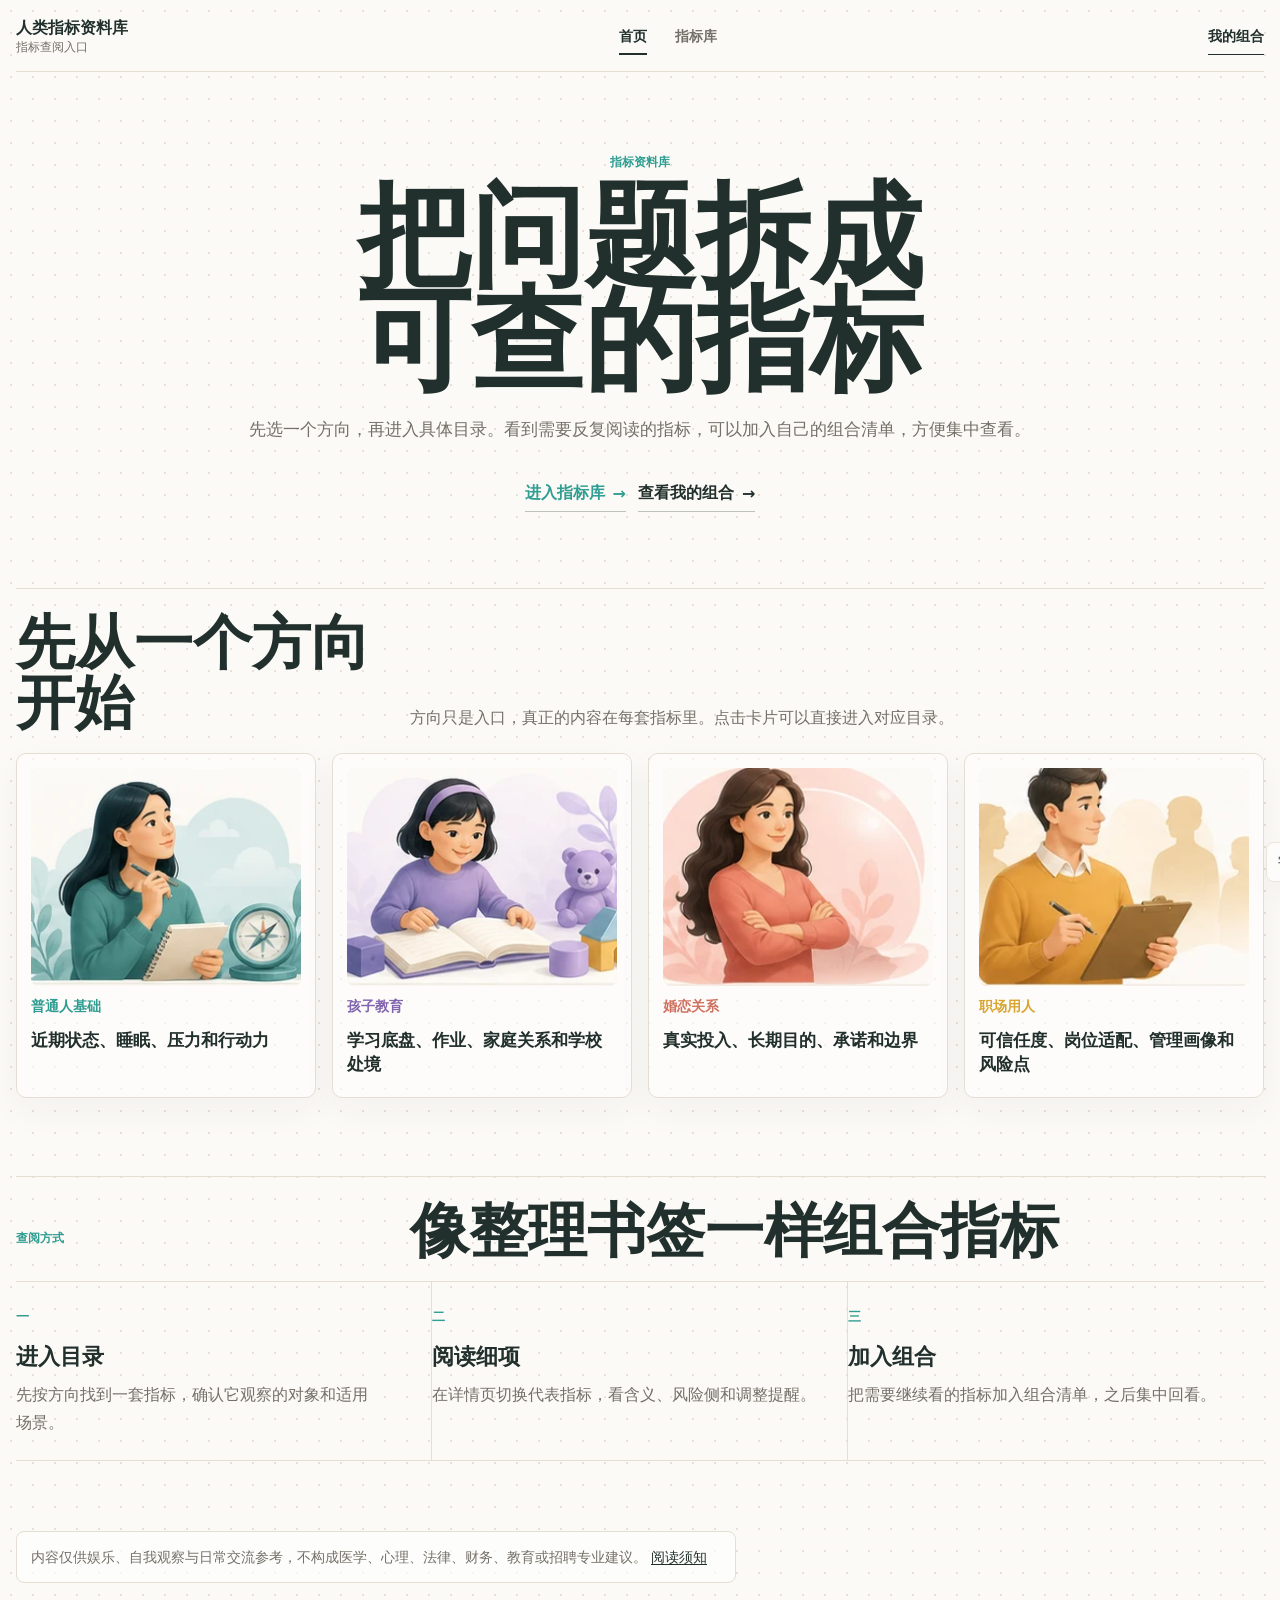
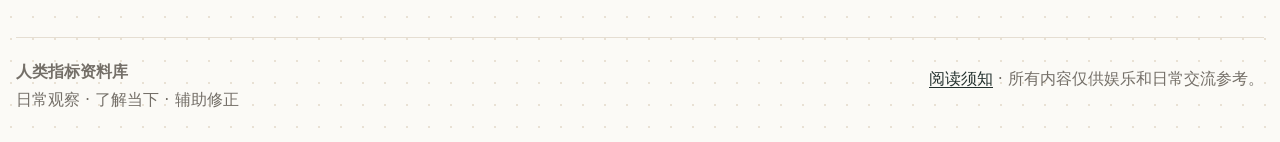
==== index.html @ 64fb1042 "Refine indicator library and selection flow" ====
<!doctype html>
<html lang="zh-CN">
  <head>
    <meta charset="utf-8" />
    <meta name="viewport" content="width=device-width, initial-scale=1" />
    <meta name="theme-color" content="#fbfaf6" />
    <meta property="og:type" content="website" />
    <meta name="twitter:card" content="summary_large_image" />
    <link rel="canonical" href="https://human-metrics-indicator-site.pages.dev/" />
    <title>人类指标资料库</title>
    <meta
      name="description"
      content="人类指标资料库：按方向查阅指标资料，并把需要继续看的指标加入自己的组合清单。"
    />
    <meta property="og:title" content="人类指标资料库" />
    <meta property="og:description" content="按方向查指标，把需要继续看的指标加入组合清单。" />
    <meta property="og:image" content="https://human-metrics-indicator-site.pages.dev/assets/share-cover.webp" />
    <link rel="icon" href="./assets/favicon.svg" type="image/svg+xml" />
    <link rel="stylesheet" href="./styles.css" />
    <script src="./app.js" defer></script>
  </head>
  <body class="home-page">
    <a class="skip-link" href="#home-directions">跳到方向入口</a>
    <header class="site-header">
      <a class="brand" href="./index.html" aria-label="人类指标资料库首页">
        <span>
          <strong>人类指标资料库</strong>
          <small>指标查阅入口</small>
        </span>
      </a>
      <nav class="top-nav" aria-label="主导航">
        <a href="./index.html" aria-current="page">首页</a>
        <a href="./library.html">指标库</a>
      </nav>
      <button class="nav-cta selection-trigger" type="button" data-selection-trigger>
        我的组合 <span data-selection-count>0</span>
      </button>
    </header>

    <main id="top">
      <section class="home-type-hero" aria-labelledby="hero-title">
        <p class="section-kicker">指标资料库</p>
        <h1 id="hero-title">把问题拆成可查的指标</h1>
        <p>
          先选一个方向，再进入具体目录。看到需要反复阅读的指标，可以加入自己的组合清单，方便集中查看。
        </p>
        <div class="hero-actions">
          <a class="text-action primary-link" href="./library.html">进入指标库</a>
          <button class="text-action home-cart-action" type="button" data-selection-trigger>查看我的组合</button>
        </div>
      </section>

      <section id="home-directions" class="home-directions" aria-labelledby="home-directions-title">
        <div class="home-directions-head">
          <h2 id="home-directions-title">先从一个方向开始</h2>
          <p>方向只是入口，真正的内容在每套指标里。点击卡片可以直接进入对应目录。</p>
        </div>
        <div class="home-type-grid" aria-label="常用指标方向">
          <a class="home-type-card tone-teal" href="./library.html?category=general">
            <img src="./assets/indicator-art/ordinary-status.webp" alt="普通人基础状态指标插画" />
            <span>普通人基础</span>
            <strong>近期状态、睡眠、压力和行动力</strong>
          </a>
          <a class="home-type-card tone-purple" href="./library.html?category=child">
            <img src="./assets/indicator-art/child-learning.webp" alt="孩子学习素质指标插画" />
            <span>孩子教育</span>
            <strong>学习底盘、作业、家庭关系和学校处境</strong>
          </a>
          <a class="home-type-card tone-coral" href="./library.html?category=relationship">
            <img src="./assets/indicator-art/female-boyfriend-screen.webp" alt="婚恋关系指标插画" />
            <span>婚恋关系</span>
            <strong>真实投入、长期目的、承诺和边界</strong>
          </a>
          <a class="home-type-card tone-ochre" href="./library.html?category=work">
            <img src="./assets/indicator-art/management-pro.webp" alt="职场用人指标插画" />
            <span>职场用人</span>
            <strong>可信任度、岗位适配、管理画像和风险点</strong>
          </a>
        </div>
      </section>

      <section class="home-flow" aria-labelledby="home-flow-title">
        <div class="home-flow-head">
          <p class="section-kicker">查阅方式</p>
          <h2 id="home-flow-title">像整理书签一样组合指标</h2>
        </div>
        <div class="home-flow-grid">
          <article>
            <span>一</span>
            <h3>进入目录</h3>
            <p>先按方向找到一套指标，确认它观察的对象和适用场景。</p>
          </article>
          <article>
            <span>二</span>
            <h3>阅读细项</h3>
            <p>在详情页切换代表指标，看含义、风险侧和调整提醒。</p>
          </article>
          <article>
            <span>三</span>
            <h3>加入组合</h3>
            <p>把需要继续看的指标加入组合清单，之后集中回看。</p>
          </article>
        </div>
      </section>

      <section class="home-legal-section" aria-label="阅读边界">
        <p class="legal-note home-note">
          内容仅供娱乐、自我观察与日常交流参考，不构成医学、心理、法律、财务、教育或招聘专业建议。
          <a href="./notice.html">阅读须知</a>
        </p>
      </section>
    </main>

    <footer class="site-footer">
      <div>
        <strong>人类指标资料库</strong>
        <p>日常观察 · 了解当下 · 辅助修正</p>
      </div>
      <p><a href="./notice.html">阅读须知</a> · 所有内容仅供娱乐和日常交流参考。</p>
    </footer>
  </body>
</html>
---- styles.css ----
:root {
  color-scheme: light;
  --canvas: #fbfaf6;
  --paper: #ffffff;
  --paper-soft: #f7f4ed;
  --ink: #22302d;
  --ink-2: #3f4d49;
  --muted: #746f68;
  --line: #e5ded2;
  --line-strong: #d4cabd;
  --teal: #2f9d91;
  --purple: #8064ad;
  --ochre: #d9a530;
  --coral: #d06f5e;
  --green: #5fa267;
  --teal-soft: #e4f3ef;
  --purple-soft: #efeaf7;
  --ochre-soft: #fbefd8;
  --coral-soft: #f8e6df;
  --green-soft: #e9f2e8;
  --radius: 8px;
  --max: 1420px;
  --ease: cubic-bezier(0.16, 1, 0.3, 1);
  --shadow-soft: 0 14px 40px rgba(63, 53, 41, 0.07);
}

* {
  box-sizing: border-box;
}

html {
  scroll-behavior: smooth;
  scroll-padding-top: 112px;
}

body {
  min-width: 320px;
  margin: 0;
  background:
    radial-gradient(#e7dfd2 0.7px, transparent 0.8px),
    var(--canvas);
  background-size: 22px 22px, auto;
  color: var(--ink);
  font-family:
    "Avenir Next",
    "SF Pro Display",
    "PingFang SC",
    "Hiragino Sans GB",
    "Microsoft YaHei",
    system-ui,
    sans-serif;
  letter-spacing: 0;
}

button,
input {
  font: inherit;
  letter-spacing: 0;
}

button {
  color: inherit;
}

a {
  color: inherit;
  text-decoration: none;
}

img {
  display: block;
  max-width: 100%;
}

[hidden] {
  display: none !important;
}

.skip-link {
  position: fixed;
  left: 16px;
  top: 16px;
  z-index: 80;
  transform: translateY(-150%);
  padding: 10px 14px;
  border-radius: 6px;
  background: var(--ink);
  color: #fff;
  font-weight: 800;
}

.skip-link:focus {
  transform: translateY(0);
}

.visually-hidden {
  position: absolute;
  width: 1px;
  height: 1px;
  margin: -1px;
  padding: 0;
  overflow: hidden;
  clip: rect(0 0 0 0);
  white-space: nowrap;
  border: 0;
}

.site-header {
  position: sticky;
  top: 14px;
  z-index: 50;
  display: grid;
  grid-template-columns: auto 1fr auto;
  align-items: center;
  gap: 18px;
  width: min(100% - 32px, var(--max));
  margin: 18px auto 0;
  padding: 0 0 16px;
  border-bottom: 1px solid var(--line);
  background: rgba(251, 250, 246, 0.88);
  backdrop-filter: blur(18px);
}

.brand {
  display: inline-flex;
  align-items: center;
  min-width: 0;
}

.brand strong,
.brand small {
  display: block;
  line-height: 1.16;
}

.brand strong {
  color: var(--ink);
  font-size: 0.98rem;
  font-weight: 850;
}

.brand small {
  margin-top: 3px;
  color: var(--muted);
  font-size: 0.76rem;
}

.top-nav {
  justify-self: center;
  display: inline-flex;
  gap: 28px;
  padding: 0;
  border: 0;
  background: transparent;
}

.top-nav a,
.nav-cta {
  min-height: 36px;
  padding: 9px 0;
  border-radius: 0;
  color: var(--muted);
  font-size: 0.88rem;
  font-weight: 780;
}

.top-nav a:hover,
.top-nav a:focus-visible,
.top-nav a[aria-current="page"] {
  color: var(--ink);
}

.top-nav a[aria-current="page"] {
  box-shadow: inset 0 -2px 0 var(--ink);
}

.nav-cta {
  justify-self: end;
  display: inline-flex;
  align-items: center;
  gap: 7px;
  border: 0;
  background: transparent;
  color: var(--ink);
  cursor: pointer;
  box-shadow: inset 0 -1px 0 currentColor;
}

.nav-cta span {
  display: inline-grid;
  min-width: 20px;
  height: 20px;
  place-items: center;
  padding: 0 6px;
  border-radius: 999px;
  background: var(--teal);
  color: #fff;
  font-size: 0.72rem;
  line-height: 1;
  font-variant-numeric: tabular-nums;
}

.hero-shell {
  display: grid;
  gap: 44px;
  width: min(100% - 32px, var(--max));
  margin: 0 auto;
  padding: 96px 0 66px;
}

.home-page .hero-shell {
  grid-template-columns: minmax(520px, 0.92fr) minmax(420px, 0.96fr);
  gap: 38px;
  min-height: 0;
  padding: 38px 0 28px;
  align-items: center;
}

.hero-copy {
  max-width: 900px;
  margin: 0 auto;
  text-align: center;
}

.home-page .hero-copy {
  max-width: 720px;
  margin: 0;
  text-align: left;
}

.status-line,
.section-kicker {
  margin: 0 0 14px;
  color: var(--teal);
  font-size: 0.78rem;
  font-weight: 900;
}

h1,
h2,
h3,
p {
  text-wrap: pretty;
}

h1,
h2 {
  margin: 0;
  color: var(--ink);
  font-family:
    "Avenir Next",
    "PingFang SC",
    "Hiragino Sans GB",
    system-ui,
    sans-serif;
  font-weight: 900;
  letter-spacing: 0;
}

h1 {
  font-size: 5.8rem;
  line-height: 0.96;
  overflow-wrap: anywhere;
  word-break: normal;
}

.home-page h1 {
  font-size: clamp(3rem, 4vw, 3.75rem);
  line-height: 1.04;
  white-space: nowrap;
}

h1 span {
  display: inline-block;
  white-space: nowrap;
}

h2 {
  font-size: 3.55rem;
  line-height: 1.04;
}

h3 {
  margin: 0;
  font-size: 1.04rem;
  line-height: 1.36;
}

.hero-lede {
  max-width: 49rem;
  margin: 22px auto 0;
  color: var(--ink-2);
  font-size: 1.18rem;
  line-height: 1.82;
}

.hero-actions {
  display: flex;
  flex-wrap: wrap;
  justify-content: center;
  gap: 12px;
  margin-top: 30px;
}

.home-page .hero-actions {
  justify-content: flex-start;
}

.button {
  display: inline-flex;
  align-items: center;
  justify-content: center;
  min-height: 46px;
  padding: 12px 18px;
  border: 1px solid transparent;
  border-radius: 6px;
  font-weight: 850;
}

.button.primary {
  background: var(--ink);
  color: #fff;
}

.button.secondary {
  border-color: var(--line-strong);
  background: var(--paper);
  color: var(--ink);
}

.button:hover,
.button:focus-visible,
.nav-cta:hover,
.nav-cta:focus-visible {
  transform: translateY(-2px);
}

.text-action {
  display: inline-flex;
  align-items: center;
  min-height: 36px;
  padding: 4px 0;
  border: 0;
  background: transparent;
  color: var(--ink);
  cursor: pointer;
  font-weight: 850;
  box-shadow: inset 0 -1px 0 rgba(34, 48, 45, 0.28);
}

.text-action::after {
  content: "→";
  margin-left: 8px;
  transition: transform 320ms var(--ease);
}

.text-action:hover::after,
.text-action:focus-visible::after {
  transform: translateX(4px);
}

.primary-link {
  color: var(--teal);
}

.hero-metrics {
  display: grid;
  grid-template-columns: repeat(3, minmax(0, 1fr));
  max-width: 620px;
  margin: 34px auto 0;
  border-top: 1px solid var(--line);
  border-bottom: 1px solid var(--line);
}

.hero-metrics span {
  display: grid;
  gap: 4px;
  min-height: 76px;
  padding: 16px;
  border-right: 1px solid var(--line);
  color: var(--muted);
  font-size: 0.78rem;
}

.hero-metrics span:last-child {
  border-right: 0;
}

.hero-metrics strong {
  color: var(--ink);
  font-size: 1.86rem;
  line-height: 1;
  font-variant-numeric: tabular-nums;
}

.home-page .hero-metrics {
  margin-left: 0;
  margin-right: 0;
}

.legal-note {
  max-width: 720px;
  margin: 22px auto 0;
  padding: 13px 14px;
  border: 1px solid var(--line);
  border-radius: var(--radius);
  background: rgba(255, 255, 255, 0.64);
  color: var(--muted);
  font-size: 0.88rem;
  line-height: 1.72;
}

.hero-art {
  position: relative;
  display: grid;
  gap: 16px;
  margin: 0;
  padding: 10px;
  border: 1px solid var(--line);
  border-radius: var(--radius);
  background: var(--paper);
  box-shadow: var(--shadow-soft);
}

.knowledge-hero-art {
  padding: 0;
  border: 0;
  background: transparent;
  box-shadow: none;
}

.hero-art img {
  width: 100%;
  height: min(42vw, 520px);
  object-fit: cover;
  border-radius: 6px;
  background: var(--paper-soft);
}

.home-page .hero-art img {
  height: min(35vw, 470px);
}

.home-page .hero-art {
  transform-origin: center;
}

.knowledge-hero-art img {
  border-radius: var(--radius);
  box-shadow: 0 18px 50px rgba(76, 65, 48, 0.08);
}

.hero-category-strip {
  display: grid;
  grid-template-columns: repeat(5, minmax(0, 1fr));
  gap: 8px;
  padding: 2px;
}

.map-node {
  display: grid;
  gap: 4px;
  min-height: 78px;
  padding: 13px;
  border: 1px solid var(--line);
  border-radius: var(--radius);
  background: var(--paper-soft);
  color: var(--ink);
  cursor: pointer;
  text-align: left;
}

.map-node:hover,
.map-node:focus-visible {
  transform: translateY(-4px);
  box-shadow: 0 12px 26px rgba(67, 57, 42, 0.08);
}

.map-node strong,
.map-node span {
  display: block;
}

.map-node strong {
  font-size: 1rem;
  font-weight: 900;
}

.map-node span {
  color: var(--muted);
  font-size: 0.75rem;
  font-weight: 750;
}

.node-practice {
  background: var(--teal-soft);
}

.node-child {
  background: var(--purple-soft);
}

.node-love {
  background: var(--coral-soft);
}

.node-work {
  background: var(--green-soft);
}

.node-self {
  background: var(--ochre-soft);
}

.home-type-hero,
.home-directions,
.home-flow,
.home-legal-section {
  width: min(100% - 32px, var(--max));
  margin: 0 auto;
}

.home-type-hero {
  display: grid;
  justify-items: center;
  padding: 82px 0 58px;
  text-align: center;
}

.home-type-hero h1 {
  max-width: 980px;
  margin: 0;
  font-size: clamp(4.15rem, 8.8vw, 7.3rem);
  line-height: 0.92;
  text-wrap: balance;
}

.home-type-hero > p:not(.section-kicker) {
  max-width: 50rem;
  margin: 22px 0 0;
  color: var(--muted);
  font-size: 1.08rem;
  line-height: 1.82;
}

.home-directions {
  padding: 18px 0 78px;
}

.home-directions-head,
.home-flow-head {
  display: grid;
  grid-template-columns: minmax(260px, 0.42fr) minmax(0, 1fr);
  gap: 36px;
  align-items: end;
  padding: 24px 0 20px;
  border-top: 1px solid var(--line);
}

.home-directions-head h2,
.home-flow-head h2 {
  font-size: clamp(2.4rem, 4.6vw, 4.2rem);
  line-height: 1.02;
}

.home-directions-head p,
.home-flow-head p:not(.section-kicker) {
  max-width: 45rem;
  margin: 0;
  color: var(--muted);
  line-height: 1.78;
}

.home-type-grid {
  display: grid;
  grid-template-columns: repeat(4, minmax(0, 1fr));
  gap: 16px;
}

.home-type-card {
  display: grid;
  grid-template-rows: auto auto 1fr;
  gap: 12px;
  min-height: 326px;
  padding: 14px 14px 20px;
  border: 1px solid var(--line);
  border-radius: 10px;
  background: rgba(255, 255, 255, 0.54);
  box-shadow: 0 12px 36px rgba(63, 53, 41, 0.045);
  transition:
    transform 360ms var(--ease),
    border-color 260ms var(--ease),
    box-shadow 360ms var(--ease),
    background-color 260ms var(--ease);
}

.home-type-card img {
  width: 100%;
  aspect-ratio: 1.24;
  border-radius: 8px;
  object-fit: cover;
  object-position: center top;
  background: var(--paper-soft);
}

.home-type-card span {
  color: var(--card-accent, var(--teal));
  font-size: 0.86rem;
  font-weight: 900;
}

.home-type-card strong {
  color: var(--ink);
  font-size: 1.08rem;
  line-height: 1.42;
}

.home-type-card:hover,
.home-type-card:focus-visible {
  transform: translateY(-6px);
  border-color: color-mix(in srgb, var(--card-accent, var(--teal)) 48%, var(--line));
  background: rgba(255, 255, 255, 0.86);
  box-shadow: 0 20px 48px rgba(63, 53, 41, 0.08);
}

.tone-teal {
  --card-accent: var(--teal);
}

.tone-purple {
  --card-accent: var(--purple);
}

.tone-coral {
  --card-accent: var(--coral);
}

.tone-ochre {
  --card-accent: var(--ochre);
}

.home-flow {
  padding: 0 0 52px;
}

.home-flow-grid {
  display: grid;
  grid-template-columns: repeat(3, minmax(0, 1fr));
  border-top: 1px solid var(--line);
  border-bottom: 1px solid var(--line);
}

.home-flow-grid article {
  min-height: 160px;
  padding: 24px 24px 24px 0;
  border-right: 1px solid var(--line);
}

.home-flow-grid article:last-child {
  border-right: 0;
}

.home-flow-grid span {
  color: var(--teal);
  font-size: 0.82rem;
  font-weight: 900;
}

.home-flow-grid h3 {
  margin-top: 16px;
  font-size: 1.36rem;
}

.home-flow-grid p {
  margin: 10px 0 0;
  color: var(--muted);
  line-height: 1.72;
}

.benchmark-band,
.entry-section,
.home-legal-section,
.question-section,
.page-hero,
.library-section,
.composer-section,
.model-section,
.release-section,
.version-section,
.sample-index-section,
.sample-section,
.topic-section,
.notice-section {
  width: min(100% - 32px, var(--max));
  margin: 0 auto;
}

.question-section {
  padding: 22px 0 18px;
}

.question-list {
  display: grid;
  grid-template-columns: repeat(3, minmax(0, 1fr));
  gap: 0;
  border-top: 1px solid var(--line);
  border-bottom: 1px solid var(--line);
}

.question-list a {
  display: grid;
  gap: 10px;
  min-height: 132px;
  padding: 22px;
  border-right: 1px solid var(--line);
  border-bottom: 1px solid var(--line);
}

.question-list a:nth-child(3n) {
  border-right: 0;
}

.question-list a:nth-last-child(-n + 3) {
  border-bottom: 0;
}

.question-list span {
  color: var(--teal);
  font-size: 0.82rem;
  font-weight: 900;
}

.question-list strong {
  max-width: 18rem;
  color: var(--ink);
  font-size: 1.1rem;
  line-height: 1.55;
}

.question-list a:hover,
.question-list a:focus-visible {
  background: rgba(255, 255, 255, 0.56);
  transform: translateY(-2px);
}

.entry-section {
  padding: 34px 0 86px;
}

.home-legal-section {
  padding: 18px 0 54px;
}

.home-legal-section .legal-note {
  margin: 0;
}

.knowledge-index-section {
  display: grid;
  grid-template-columns: minmax(0, 0.95fr) minmax(340px, 0.72fr);
  gap: 42px;
  align-items: center;
  padding-top: 54px;
}

.knowledge-index-visual {
  margin: 0;
}

.knowledge-index-visual img {
  width: 100%;
  border-radius: var(--radius);
  box-shadow: 0 18px 50px rgba(76, 65, 48, 0.08);
}

.knowledge-index-copy p {
  max-width: 34rem;
  color: var(--muted);
  line-height: 1.82;
}

.home-entry-list {
  display: grid;
  gap: 0;
  margin-top: 22px;
  border-top: 1px solid var(--line);
}

.home-note a,
.site-footer a {
  color: var(--ink);
  box-shadow: inset 0 -1px 0 currentColor;
}

.reader-tools {
  position: fixed;
  right: 0;
  bottom: 18px;
  z-index: 70;
  display: inline-flex;
  overflow: hidden;
  border: 1px solid var(--line);
  border-radius: var(--radius);
  background: rgba(255, 255, 255, 0.84);
  backdrop-filter: blur(14px);
  box-shadow: 0 10px 30px rgba(63, 53, 41, 0.06);
  transform: translateX(calc(100% - 14px));
  transition: transform 260ms var(--ease), opacity 260ms var(--ease);
  opacity: 0.72;
}

.reader-tools:hover,
.reader-tools:focus-within {
  transform: translateX(0);
  opacity: 1;
}

.reader-tools button {
  min-height: 38px;
  padding: 9px 11px;
  border: 0;
  border-right: 1px solid var(--line);
  background: transparent;
  color: var(--ink);
  cursor: pointer;
  font-size: 0.78rem;
  font-weight: 900;
}

.reader-tools button:last-child {
  border-right: 0;
}

.reader-tools button:hover,
.reader-tools button:focus-visible {
  background: var(--paper-soft);
}

.selection-drawer {
  position: fixed;
  inset: 0;
  z-index: 90;
  display: grid;
  grid-template-columns: 1fr minmax(320px, 440px);
  pointer-events: none;
  visibility: hidden;
}

.selection-drawer.is-open {
  pointer-events: auto;
  visibility: visible;
}

.selection-backdrop {
  background: rgba(34, 48, 45, 0.24);
  opacity: 0;
  transition: opacity 300ms var(--ease);
}

.selection-panel {
  display: grid;
  grid-template-rows: auto auto auto 1fr;
  min-height: 100dvh;
  padding: 28px;
  border-left: 1px solid var(--line);
  background:
    radial-gradient(#e7dfd2 0.7px, transparent 0.8px),
    var(--canvas);
  background-size: 22px 22px, auto;
  box-shadow: -28px 0 72px rgba(63, 53, 41, 0.16);
  transform: translateX(100%);
  transition: transform 360ms var(--ease);
}

.selection-drawer.is-open .selection-backdrop {
  opacity: 1;
}

.selection-drawer.is-open .selection-panel {
  transform: translateX(0);
}

.selection-panel-head {
  display: flex;
  justify-content: space-between;
  gap: 18px;
  align-items: start;
  padding-bottom: 18px;
  border-bottom: 1px solid var(--line);
}

.selection-panel-head h2 {
  font-size: 2rem;
  line-height: 1.08;
}

.selection-close,
.selection-summary button,
.selection-item button {
  border: 0;
  background: transparent;
  color: var(--teal);
  cursor: pointer;
  font-weight: 900;
  box-shadow: inset 0 -1px 0 currentColor;
}

.selection-copy {
  margin: 18px 0 0;
  color: var(--muted);
  font-size: 0.92rem;
  line-height: 1.72;
}

.selection-summary {
  display: flex;
  justify-content: space-between;
  gap: 18px;
  align-items: baseline;
  margin-top: 22px;
  padding: 14px 0;
  border-top: 1px solid var(--line);
  border-bottom: 1px solid var(--line);
}

.selection-summary span {
  color: var(--ink);
  font-size: 1.15rem;
  font-weight: 950;
}

.selection-summary button:disabled {
  color: var(--muted);
  cursor: default;
  opacity: 0.46;
}

.selection-list {
  min-height: 0;
  overflow: auto;
  padding-top: 10px;
}

.selection-item {
  display: grid;
  grid-template-columns: minmax(0, 1fr) auto;
  gap: 16px;
  align-items: center;
  padding: 16px 0;
  border-bottom: 1px solid var(--line);
}

.selection-item a {
  display: grid;
  gap: 5px;
}

.selection-item span {
  color: var(--teal);
  font-size: 0.76rem;
  font-weight: 900;
}

.selection-item strong {
  color: var(--ink);
  font-size: 1rem;
  line-height: 1.38;
}

.selection-item small {
  color: var(--muted);
  font-size: 0.82rem;
  line-height: 1.5;
}

.selection-empty {
  margin-top: 18px;
  padding: 24px 0;
  border-bottom: 1px solid var(--line);
}

.selection-empty strong {
  display: block;
  color: var(--ink);
  font-size: 1.08rem;
}

.selection-empty p {
  margin: 10px 0 14px;
  color: var(--muted);
  line-height: 1.72;
}

.selection-empty a {
  color: var(--teal);
  font-weight: 900;
  box-shadow: inset 0 -1px 0 currentColor;
}

.index-link {
  display: grid;
  grid-template-columns: 6rem 1fr;
  gap: 18px;
  align-items: baseline;
  padding: 17px 0;
  border-bottom: 1px solid var(--line);
  color: var(--ink);
}

.index-link strong {
  position: relative;
  padding-left: 14px;
  font-size: 1rem;
  font-weight: 900;
}

.index-link strong::before {
  content: "";
  position: absolute;
  left: 0;
  top: 0.38em;
  width: 6px;
  height: 6px;
  border-radius: 50%;
  background: var(--teal);
}

.index-link span {
  color: var(--muted);
  line-height: 1.6;
}

.index-link:hover,
.index-link:focus-visible {
  color: var(--teal);
  transform: translateX(4px);
}

.index-link.node-child strong::before {
  background: var(--purple);
}

.index-link.node-love strong::before {
  background: var(--coral);
}

.index-link.node-work strong::before {
  background: var(--green);
}

.index-link.node-self strong::before {
  background: var(--ochre);
}

.page-hero {
  max-width: var(--max);
  padding: 96px 0 34px;
}

.split-page-hero {
  display: grid;
  grid-template-columns: minmax(0, 0.78fr) minmax(360px, 0.72fr);
  gap: 42px;
  align-items: center;
}

.page-hero-copy {
  min-width: 0;
}

.page-hero h1 {
  max-width: 880px;
  font-size: 4.45rem;
  line-height: 1.03;
}

.page-hero p:last-child,
.page-hero-copy > p {
  max-width: 720px;
  color: var(--muted);
  font-size: 1.08rem;
  line-height: 1.82;
}

.page-visual {
  margin: 0;
}

.page-visual img {
  width: 100%;
  aspect-ratio: 16 / 9;
  border-radius: var(--radius);
  object-fit: cover;
  box-shadow: 0 18px 50px rgba(76, 65, 48, 0.08);
}

.compact-heading h2 {
  font-size: 2.65rem;
}

.home-entry-grid {
  margin-top: 28px;
}

.home-note {
  margin-left: 0;
}

.benchmark-band {
  display: grid;
  grid-template-columns: minmax(280px, 0.5fr) 1fr;
  gap: 44px;
  padding: 72px 0 80px;
  border-top: 1px solid var(--line);
}

.benchmark-list {
  display: grid;
  grid-template-columns: repeat(5, minmax(0, 1fr));
  gap: 10px;
}

.benchmark-list span {
  min-height: 104px;
  padding: 18px 16px;
  border: 1px solid var(--line);
  border-radius: var(--radius);
  background: var(--paper);
  color: var(--ink-2);
  font-size: 0.9rem;
  font-weight: 850;
}

.benchmark-list span:nth-child(1) {
  background: var(--teal-soft);
}

.benchmark-list span:nth-child(2) {
  background: var(--purple-soft);
}

.benchmark-list span:nth-child(3) {
  background: var(--ochre-soft);
}

.benchmark-list span:nth-child(4) {
  background: var(--green-soft);
}

.benchmark-list span:nth-child(5) {
  background: var(--coral-soft);
}

.library-section,
.model-section,
.release-section {
  padding: 82px 0 0;
}

.library-page-section {
  padding-top: 34px;
}

.library-document-page {
  width: min(100% - 80px, var(--max));
  margin: 0 auto;
}

.library-browse-section {
  display: grid;
  grid-template-columns: minmax(260px, 300px) minmax(0, 1fr);
  gap: 58px;
  padding: 44px 0 88px;
  align-items: start;
}

.library-left-panel {
  position: sticky;
  top: 96px;
  min-width: 0;
  padding-top: 18px;
}

.library-left-panel h1 {
  margin: 16px 0 28px;
  font-size: 2.65rem;
  line-height: 1.08;
}

.library-left-panel .search-box {
  margin-bottom: 26px;
}

.library-left-panel .category-list {
  display: grid;
  gap: 0;
  border-top: 1px solid var(--line);
}

.library-left-panel .category-button {
  width: 100%;
  min-height: 52px;
  padding: 14px 0;
  border-bottom: 1px solid var(--line);
}

.library-left-panel .category-button strong {
  font-size: 0.98rem;
}

.library-left-panel .category-button.is-active {
  color: var(--teal);
  border-bottom-color: var(--line);
}

.library-left-panel .source-note {
  display: block;
  padding-top: 22px;
  border-top: 1px solid var(--line);
  font-size: 0.84rem;
}

.library-left-panel .source-note strong,
.library-left-panel .source-note span {
  display: block;
}

.library-left-panel .source-note span {
  margin-top: 10px;
  color: var(--muted);
}

.library-document-area {
  min-width: 0;
}

.library-topic-hero {
  display: grid;
  grid-template-columns: minmax(0, 1fr) minmax(300px, 390px);
  gap: 42px;
  align-items: center;
  padding: 24px 0 44px;
  border-bottom: 1px solid var(--line);
}

.library-topic-hero h2 {
  margin: 14px 0 20px;
  font-size: clamp(3.15rem, 5.1vw, 4.55rem);
  line-height: 1.03;
}

.library-topic-hero p:last-child {
  max-width: 46rem;
  margin: 0;
  color: var(--muted);
  font-size: 1.08rem;
  line-height: 1.82;
}

.library-topic-visual {
  margin: 0;
}

.library-topic-visual img {
  width: 100%;
  aspect-ratio: 1.18;
  border-radius: var(--radius);
  object-fit: cover;
  box-shadow: 0 18px 50px rgba(76, 65, 48, 0.08);
}

.library-type-page {
  width: min(100% - 32px, var(--max));
  margin: 0 auto;
}

.type-hero {
  max-width: 980px;
  margin: 0 auto;
  padding: 56px 0 42px;
  text-align: center;
}

.type-hero h1 {
  margin: 10px 0 18px;
  font-size: clamp(4rem, 8.2vw, 7.1rem);
  line-height: 0.9;
  text-wrap: balance;
  white-space: nowrap;
}

.type-hero p {
  max-width: 49rem;
  margin: 0 auto 22px;
  color: var(--muted);
  font-size: 1.08rem;
  line-height: 1.72;
}

.indicator-roles {
  padding: 6px 0 70px;
}

.role-section-head {
  display: grid;
  grid-template-columns: minmax(220px, 0.26fr) minmax(0, 1fr);
  gap: 44px;
  align-items: end;
  margin-bottom: 8px;
  padding: 22px 0 20px;
  border-top: 1px solid var(--line);
  border-bottom: 1px solid var(--line);
}

.role-section-head h2 {
  font-size: clamp(2rem, 3.2vw, 3.35rem);
}

.role-section-head p {
  max-width: 46rem;
  margin: 0;
  color: var(--muted);
  line-height: 1.72;
}

.role-gallery {
  display: grid;
  gap: 0;
  overflow: visible;
  border-radius: 0;
}

.role-band {
  position: relative;
  display: grid;
  grid-template-columns: minmax(220px, 0.26fr) minmax(0, 1fr);
  gap: 44px;
  min-height: 0;
  padding: 44px 0 52px;
  overflow: visible;
  isolation: isolate;
  border-bottom: 1px solid var(--line);
}

.role-band::before {
  display: none;
}

.role-band::after {
  display: none;
}

.role-band:first-child::after {
  display: none;
}

.role-teal {
  --role-bg: #dff3ed;
  --role-accent: var(--teal);
}

.role-purple {
  --role-bg: #eee7f5;
  --role-accent: var(--purple);
}

.role-coral {
  --role-bg: #f8e3df;
  --role-accent: var(--coral);
}

.role-ochre {
  --role-bg: #f8ecd0;
  --role-accent: var(--ochre);
}

.role-band-bg {
  position: absolute;
  left: 4px;
  top: 38px;
  z-index: -1;
  color: var(--role-accent);
  opacity: 0.07;
  font-size: clamp(5.3rem, 11vw, 10rem);
  font-weight: 950;
  line-height: 0.9;
  pointer-events: none;
  white-space: nowrap;
}

.role-band-head {
  position: relative;
  z-index: 1;
  align-self: start;
  max-width: 18rem;
  padding-top: 88px;
}

.role-band-head h2 {
  margin: 0;
  color: var(--role-accent);
  font-size: clamp(2rem, 3.35vw, 3.35rem);
  line-height: 1.12;
  text-wrap: balance;
}

.role-band-head p {
  margin: 14px 0 0;
  color: var(--muted);
  line-height: 1.72;
}

.role-card-grid {
  position: relative;
  z-index: 1;
  display: grid;
  grid-template-columns: repeat(4, minmax(0, 1fr));
  gap: 18px;
  align-items: stretch;
}

.role-card {
  display: grid;
  grid-template-rows: auto auto auto 1fr auto;
  gap: 11px;
  min-height: 348px;
  padding: 16px 16px 20px;
  border: 1px solid color-mix(in srgb, var(--role-accent) 22%, var(--line));
  border-radius: 8px;
  background: color-mix(in srgb, var(--role-bg) 24%, #ffffff);
  color: var(--ink);
  cursor: pointer;
  text-align: left;
  box-shadow: 0 10px 34px rgba(63, 53, 41, 0.045);
  transition:
    transform 240ms var(--ease),
    border-color 240ms var(--ease),
    background 240ms var(--ease),
    box-shadow 240ms var(--ease);
}

.role-card-visual {
  display: block;
  width: 100%;
  aspect-ratio: 1.72;
  padding: 0;
  border-radius: 8px;
  background: color-mix(in srgb, var(--role-bg) 32%, #ffffff);
  overflow: hidden;
}

.role-card-visual img {
  width: 100%;
  height: 100%;
  object-fit: cover;
  object-position: center center;
  transform: scale(1);
  transition: transform 360ms var(--ease);
}

.role-card strong {
  font-size: 1.12rem;
  line-height: 1.35;
  text-wrap: balance;
}

.role-card-code {
  color: var(--role-accent);
  font-size: 0.72rem;
  font-weight: 900;
}

.role-card p {
  margin: 0;
  color: var(--ink-2);
  font-size: 0.9rem;
  line-height: 1.7;
}

.role-card em {
  align-self: end;
  color: color-mix(in srgb, var(--role-accent) 88%, var(--ink));
  font-size: 0.84rem;
  font-style: normal;
  font-weight: 900;
  box-shadow: inset 0 -1px 0 currentColor;
  width: max-content;
}

.role-card:hover,
.role-card:focus-visible,
.role-card.is-active {
  border-color: var(--role-accent);
  background: rgba(255, 255, 255, 0.86);
  transform: translateY(-6px);
  box-shadow: 0 18px 44px rgba(63, 53, 41, 0.08);
}

.role-card:hover .role-card-visual img,
.role-card:focus-visible .role-card-visual img {
  transform: scale(1.025);
}

.type-profile-section {
  padding: 10px 0 108px;
}

.type-toolbar {
  display: grid;
  grid-template-columns: minmax(260px, 0.3fr) minmax(0, 1fr);
  gap: 36px;
  align-items: end;
  padding: 28px 0;
  border-top: 1px solid var(--line);
  border-bottom: 1px solid var(--line);
}

.type-toolbar .category-list {
  display: flex;
  flex-wrap: wrap;
  gap: 10px 22px;
}

.type-toolbar .category-button {
  width: auto;
  min-height: auto;
  padding: 0 0 5px;
  border: 0;
  border-bottom: 1px solid transparent;
}

.type-toolbar .category-button strong {
  font-size: 0.92rem;
}

.type-toolbar .category-button.is-active {
  border-color: var(--teal);
  color: var(--teal);
}

.type-profile-layout {
  display: grid;
  grid-template-columns: minmax(220px, 300px) minmax(0, 1fr);
  gap: 54px;
  align-items: start;
  padding-top: 40px;
}

.type-explore {
  position: sticky;
  top: 116px;
  min-width: 0;
}

.type-explore .catalog-summary {
  margin: 0 0 18px;
}

.type-explore .pack-grid {
  display: grid;
  gap: 0;
}

.type-explore .pack-card {
  min-height: auto;
  padding: 16px 0;
  border: 0;
  border-bottom: 1px solid var(--line);
  border-left: 0;
  border-radius: 0;
  background: transparent;
}

.type-explore .pack-card.is-active {
  padding-left: 14px;
  border-left: 3px solid var(--teal);
  background: linear-gradient(90deg, rgba(47, 157, 145, 0.08), transparent 72%);
}

.type-explore .pack-card p,
.type-explore .pack-tags {
  display: none;
}

.type-explore .pack-meta {
  margin-bottom: 8px;
}

.type-profile-layout .detail-panel {
  grid-area: auto;
}

.type-profile-layout .detail-card {
  max-width: 820px;
  padding: 0 0 0 32px;
  border-left: 1px solid var(--line);
}

.catalog-index-section {
  padding: 10px 0 92px;
}

.catalog-index-section[hidden] {
  display: none;
}

.catalog-index-section.is-revealed {
  animation: catalogReveal 520ms var(--ease) both;
}

.catalog-index-head {
  display: flex;
  justify-content: space-between;
  gap: 28px;
  align-items: end;
  padding: 24px 0 18px;
  border-bottom: 1px solid var(--line);
}

.catalog-index-head span {
  color: var(--ink);
  font-size: 1rem;
  font-weight: 900;
}

.catalog-index-head strong {
  font-size: 1.9rem;
  font-weight: 950;
  font-variant-numeric: tabular-nums;
}

.catalog-index-head p {
  max-width: 31rem;
  margin: 0;
  color: var(--muted);
  line-height: 1.7;
}

.catalog-card-grid {
  grid-template-columns: repeat(4, minmax(0, 1fr));
  gap: 14px;
  padding-top: 18px;
}

.catalog-card-grid .pack-card {
  display: grid;
  align-content: start;
  min-height: 156px;
  padding: 19px 18px 18px;
  border: 1px solid var(--line);
  border-radius: var(--radius);
  background: rgba(255, 255, 255, 0.46);
}

.catalog-card-grid .pack-card::before {
  left: 18px;
  top: auto;
  bottom: 18px;
}

.catalog-card-grid .pack-card:hover,
.catalog-card-grid .pack-card:focus-visible {
  transform: translateY(-3px);
  border-color: var(--line-strong);
  background: rgba(255, 255, 255, 0.78);
}

.catalog-card-grid .pack-card h3 {
  margin-top: 9px;
  font-size: 1.05rem;
  line-height: 1.36;
}

.catalog-card-grid .pack-tags {
  display: flex;
  margin-top: 14px;
}

.indicator-detail-page {
  width: min(100% - 32px, var(--max));
  margin: 0 auto;
}

.indicator-pack-hero {
  display: grid;
  grid-template-columns: minmax(0, 1fr) auto;
  gap: 34px;
  align-items: end;
  margin: 42px 0 34px;
  padding: 44px 50px 46px;
  border-radius: 10px;
  background: var(--teal-soft);
  overflow: hidden;
}

.indicator-pack-hero.tone-practice {
  background: var(--teal-soft);
}

.indicator-pack-hero.tone-child {
  background: var(--purple-soft);
}

.indicator-pack-hero.tone-relationship {
  background: var(--coral-soft);
}

.indicator-pack-hero.tone-work {
  background: var(--green-soft);
}

.indicator-pack-hero.tone-school {
  background: #eef1fa;
}

.indicator-pack-hero.tone-system {
  background: var(--ochre-soft);
}

.indicator-hero-copy h1 {
  max-width: 980px;
  margin: 12px 0 16px;
  font-size: clamp(3.2rem, 5.4vw, 5.2rem);
  line-height: 1.02;
  text-wrap: balance;
}

.indicator-hero-copy p:last-child {
  max-width: 52rem;
  margin: 0;
  color: var(--ink-2);
  font-size: 1.08rem;
  line-height: 1.78;
}

.indicator-hero-meta {
  display: flex;
  flex-wrap: wrap;
  gap: 10px 18px;
  margin-top: 24px;
  color: var(--ink);
  font-weight: 850;
}

.indicator-hero-meta span {
  padding-bottom: 6px;
  border-bottom: 1px solid rgba(34, 48, 45, 0.22);
}

.indicator-hero-tags {
  display: flex;
  flex-wrap: wrap;
  justify-content: flex-end;
  gap: 10px;
  max-width: 360px;
}

.indicator-hero-tags span {
  padding: 8px 10px;
  border: 1px solid rgba(255, 255, 255, 0.56);
  border-radius: 6px;
  background: rgba(255, 255, 255, 0.35);
  color: var(--ink);
  font-size: 0.78rem;
  font-weight: 850;
}

.indicator-read-layout {
  display: grid;
  grid-template-columns: minmax(220px, 280px) minmax(0, 1fr);
  gap: 58px;
  align-items: start;
  padding: 24px 0 104px;
  border-top: 1px solid var(--line);
}

.indicator-detail-nav {
  position: sticky;
  top: 108px;
  display: grid;
  gap: 24px;
  min-width: 0;
}

.back-link {
  display: inline-flex;
  width: fit-content;
  color: var(--teal);
  font-weight: 900;
  box-shadow: inset 0 -1px 0 currentColor;
}

.sibling-list {
  display: grid;
  gap: 0;
  border-top: 1px solid var(--line);
}

.sibling-list a {
  display: grid;
  gap: 6px;
  padding: 14px 0;
  border-bottom: 1px solid var(--line);
}

.sibling-list a span {
  color: var(--teal);
  font-size: 0.72rem;
  font-weight: 900;
}

.sibling-list a strong {
  color: var(--ink);
  font-size: 0.98rem;
  line-height: 1.42;
}

.sibling-list a.is-active {
  padding-left: 13px;
  border-left: 3px solid var(--teal);
  background: linear-gradient(90deg, rgba(47, 157, 145, 0.08), transparent 72%);
}

.indicator-read-layout .detail-panel {
  grid-area: auto;
}

.indicator-read-layout .detail-card {
  max-width: 900px;
}

.section-heading {
  display: grid;
  grid-template-columns: minmax(280px, 0.44fr) 1fr;
  gap: 38px;
  margin-bottom: 30px;
  align-items: end;
}

.section-heading p:last-child {
  max-width: 46rem;
  margin: 0;
  color: var(--muted);
  font-size: 1.02rem;
  line-height: 1.82;
}

.library-layout {
  display: grid;
  gap: 28px;
  align-items: start;
  padding-top: 22px;
  border-top: 1px solid var(--line);
}

.library-reader {
  display: grid;
  grid-template-columns: minmax(0, 1fr) minmax(240px, 300px);
  grid-template-areas: "article index";
  gap: 54px;
  align-items: start;
  padding-top: 36px;
}

.library-sidebar,
.library-main,
.detail-panel {
  min-width: 0;
}

.detail-panel {
  grid-area: article;
  position: static;
  top: auto;
}

.library-main {
  grid-area: index;
  position: sticky;
  top: 92px;
  max-height: calc(100dvh - 118px);
  overflow: auto;
  padding-right: 4px;
  scrollbar-width: thin;
}

.library-controls {
  display: grid;
  grid-template-columns: minmax(260px, 0.34fr) 1fr;
  gap: 18px 34px;
  align-items: end;
  padding: 18px 0 22px;
  border-bottom: 1px solid var(--line);
}

.composer-board,
.timeline {
  border: 1px solid var(--line);
  border-radius: var(--radius);
  background: var(--paper);
  color: var(--ink);
}

.search-box {
  padding: 0;
}

.search-box label,
.control-label {
  display: block;
  margin-bottom: 10px;
  color: var(--muted);
  font-size: 0.82rem;
  font-weight: 900;
}

.control-label {
  margin-top: 0;
}

.search-box input {
  width: 100%;
  min-height: 44px;
  padding: 10px 0;
  border: 0;
  border-bottom: 1px solid var(--line-strong);
  border-radius: 0;
  background: transparent;
  color: var(--ink);
  outline: none;
}

.search-box input:focus {
  border-color: var(--teal);
  box-shadow: 0 1px 0 var(--teal);
}

.category-area {
  min-width: 0;
}

.category-list {
  display: flex;
  flex-wrap: wrap;
  gap: 8px 20px;
  padding: 0;
}

.category-button {
  display: flex;
  align-items: center;
  justify-content: space-between;
  gap: 8px;
  width: auto;
  min-height: 36px;
  padding: 7px 0 8px;
  border: 0;
  border-bottom: 1px solid transparent;
  border-radius: 0;
  background: transparent;
  color: var(--ink);
  cursor: pointer;
  text-align: left;
}

.category-button strong {
  font-size: 0.94rem;
}

.category-button span {
  margin-left: 2px;
  color: var(--muted);
  font-size: 0.78rem;
  font-variant-numeric: tabular-nums;
}

.category-button.is-active {
  color: var(--ink);
  border-bottom-color: var(--teal);
  background: transparent;
}

.category-button.is-active span {
  color: var(--teal);
}

.category-button:hover,
.category-button:focus-visible {
  color: var(--teal);
  border-bottom-color: currentColor;
  transform: translateY(-1px);
}

.source-note {
  grid-column: 1 / -1;
  display: flex;
  flex-wrap: wrap;
  gap: 8px 12px;
  padding: 12px 0 0;
  border-top: 1px solid var(--line);
  background: transparent;
  font-size: 0.79rem;
  line-height: 1.65;
}

.source-note strong {
  font-size: 0.92rem;
}

.catalog-summary {
  display: flex;
  justify-content: space-between;
  gap: 20px;
  align-items: end;
  margin-bottom: 4px;
  padding-bottom: 10px;
  border-bottom: 1px solid var(--line);
}

.catalog-summary span {
  color: var(--ink);
  font-size: 0.86rem;
  font-weight: 900;
}

.catalog-summary strong {
  color: var(--ink);
  font-size: 1.18rem;
  font-weight: 950;
  font-variant-numeric: tabular-nums;
}

.catalog-summary small {
  max-width: 22rem;
  color: var(--muted);
  line-height: 1.65;
}

.pack-grid {
  display: grid;
  grid-template-columns: 1fr;
  gap: 0;
}

.pack-grid.catalog-card-grid {
  grid-template-columns: repeat(4, minmax(0, 1fr));
  gap: 14px;
}

.pack-card {
  position: relative;
  display: block;
  min-height: auto;
  padding: 14px 0 15px 18px;
  border: 0;
  border-bottom: 1px solid var(--line);
  border-radius: 0;
  background: transparent;
  overflow: hidden;
  text-align: left;
  cursor: pointer;
  animation: packIn 520ms var(--ease) both;
}

.pack-card::before {
  content: "";
  position: absolute;
  left: 0;
  top: 21px;
  width: 6px;
  height: 6px;
  border-radius: 50%;
  background: var(--teal);
}

.pack-card:nth-child(5n + 2)::before {
  background: var(--purple);
}

.pack-card:nth-child(5n + 3)::before {
  background: var(--ochre);
}

.pack-card:nth-child(5n + 4)::before {
  background: var(--coral);
}

.pack-card:nth-child(5n + 5)::before {
  background: var(--green);
}

.pack-card:hover,
.pack-card:focus-visible,
.pack-card.is-active {
  color: var(--ink);
  transform: translateX(3px);
  border-color: var(--line-strong);
  background: transparent;
  box-shadow: none;
}

.pack-card.is-active {
  color: var(--teal);
}

.empty-pack-card {
  cursor: default;
}

.empty-pack-card::before {
  background: var(--line-strong);
}

.empty-pack-card:hover,
.empty-pack-card:focus-visible {
  transform: none;
  background: transparent;
  box-shadow: none;
}

.pack-meta {
  display: flex;
  flex-wrap: wrap;
  gap: 5px 8px;
  padding-left: 0;
  color: var(--muted);
  font-size: 0.72rem;
}

.pack-number {
  display: none;
}

.pack-code {
  color: var(--teal);
  font-family: "SF Mono", Consolas, monospace;
  font-weight: 900;
}

.pack-card h3 {
  grid-column: auto;
  margin-top: 7px;
  color: var(--ink);
  font-size: 0.98rem;
  font-weight: 950;
}

.pack-card p {
  grid-column: auto;
  display: none;
  margin: 0;
  color: var(--ink-2);
  font-size: 1rem;
  line-height: 1.78;
}

.pack-tags {
  grid-column: auto;
  display: none;
  flex-wrap: wrap;
  gap: 8px 12px;
  margin-top: 2px;
}

.pack-tags span,
.selected-list span {
  padding: 0 0 4px;
  border: 0;
  border-bottom: 1px solid var(--line-strong);
  border-radius: 0;
  background: transparent;
  color: var(--muted);
  font-size: 0.74rem;
  font-weight: 750;
}

.detail-card {
  min-height: 0;
  padding: 0;
  border: 0;
  border-radius: 0;
  background: transparent;
  color: var(--ink);
  box-shadow: none;
}

.sample-index-section {
  padding: 42px 0 14px;
}

.sample-index-list {
  display: grid;
  grid-template-columns: repeat(auto-fit, minmax(190px, 1fr));
  gap: 12px;
  padding-top: 4px;
}

.sample-index-card {
  display: grid;
  gap: 10px;
  align-content: start;
  min-height: 178px;
  padding: 20px 18px;
  border: 1px solid var(--line);
  border-radius: var(--radius);
  background: rgba(255, 255, 255, 0.68);
  transition:
    transform 260ms var(--ease),
    background 260ms var(--ease),
    border-color 260ms var(--ease);
}

.sample-index-card:hover,
.sample-index-card:focus-visible {
  transform: translateY(-4px);
  border-color: var(--line-strong);
  background: rgba(255, 255, 255, 0.92);
}

.sample-index-card span {
  color: var(--teal);
  font-family: "SF Mono", Consolas, monospace;
  font-size: 0.74rem;
  font-weight: 950;
}

.sample-index-card strong {
  color: var(--ink);
  font-size: 1.12rem;
  line-height: 1.38;
}

.sample-index-card p {
  margin: 0;
  color: var(--muted);
  font-size: 0.9rem;
  line-height: 1.72;
}

.sample-section {
  padding: 64px 0 42px;
}

.sample-section + .sample-section {
  padding-top: 78px;
}

.sample-layout {
  display: grid;
  grid-template-columns: minmax(260px, 0.36fr) 1fr;
  gap: 44px;
  align-items: start;
  border-top: 1px solid var(--line);
  padding-top: 28px;
}

.sample-side {
  position: sticky;
  top: 92px;
  display: grid;
  gap: 16px;
  padding: 22px 0;
  border-top: 1px solid var(--line);
  border-bottom: 1px solid var(--line);
}

.sample-side h3 {
  color: var(--ink);
}

.sample-side p {
  margin: 0;
  color: var(--ink-2);
  line-height: 1.75;
}

.sample-doc {
  padding: 0;
  border: 0;
  border-radius: 0;
  background: transparent;
}

.sample-doc-head {
  display: flex;
  justify-content: space-between;
  gap: 18px;
  padding: 14px 0;
  border-top: 1px solid var(--line);
  border-bottom: 1px solid var(--line);
  color: var(--muted);
  font-weight: 850;
}

.sample-doc > h3 {
  margin-top: 24px;
  font-size: 1.5rem;
}

.sample-doc > p {
  color: var(--ink-2);
  font-size: 1rem;
  line-height: 1.8;
}

.sample-indicator {
  margin-top: 34px;
  padding-top: 26px;
  border-top: 1px solid var(--line);
}

.sample-indicator > span {
  color: var(--teal);
  font-family: "SF Mono", Consolas, monospace;
  font-size: 0.78rem;
  font-weight: 900;
}

.sample-indicator h4 {
  margin: 8px 0 8px;
  color: var(--ink);
  font-size: 1.28rem;
}

.sample-indicator p {
  margin: 0;
  color: var(--ink-2);
  line-height: 1.75;
}

.sample-indicator dl {
  display: grid;
  grid-template-columns: repeat(3, 1fr);
  gap: 24px;
  margin: 18px 0 0;
  padding-top: 16px;
  border-top: 1px solid var(--line);
}

.sample-indicator dl div {
  padding: 0;
  border-right: 0;
}

.sample-indicator dl div:last-child {
  border-right: 0;
  padding-right: 0;
  padding-left: 0;
}

.sample-indicator dt {
  color: var(--ink);
  font-size: 0.78rem;
  font-weight: 900;
}

.sample-indicator dd {
  margin: 6px 0 0;
  color: var(--muted);
  font-size: 0.84rem;
  line-height: 1.65;
}

.sample-note-section {
  padding-top: 38px;
}

.topic-section {
  padding: 0 0 92px;
}

.version-section {
  padding: 76px 0 92px;
}

.version-grid {
  display: grid;
  grid-template-columns: repeat(3, minmax(0, 1fr));
  gap: 0;
  border-top: 1px solid var(--line);
  border-bottom: 1px solid var(--line);
}

.version-grid article {
  min-height: 190px;
  padding: 24px;
  border-right: 1px solid var(--line);
}

.version-grid article:last-child {
  border-right: 0;
}

.version-grid span {
  color: var(--teal);
  font-size: 0.8rem;
  font-weight: 900;
}

.version-grid strong {
  display: block;
  margin-top: 14px;
  color: var(--ink);
  font-size: 1.32rem;
  line-height: 1.35;
}

.version-grid p {
  margin: 12px 0 0;
  color: var(--muted);
  line-height: 1.72;
}

.path-builder {
  display: grid;
  grid-template-columns: minmax(220px, 0.32fr) minmax(0, 1fr);
  gap: 38px;
  align-items: start;
  padding-top: 22px;
  border-top: 1px solid var(--line);
}

.path-question-list {
  display: grid;
  gap: 0;
  border-top: 1px solid var(--line);
}

.path-question {
  min-height: 52px;
  padding: 14px 0;
  border: 0;
  border-bottom: 1px solid var(--line);
  background: transparent;
  color: var(--ink);
  cursor: pointer;
  text-align: left;
  font-weight: 900;
}

.path-question:hover,
.path-question:focus-visible {
  color: var(--teal);
}

.path-question.is-active {
  padding-left: 12px;
  border-left: 2px solid var(--teal);
  background: var(--teal-soft);
  color: var(--ink);
}

.path-result {
  min-width: 0;
  padding: 28px;
  border: 1px solid var(--line);
  border-radius: var(--radius);
  background: rgba(255, 255, 255, 0.72);
}

.path-result h3 {
  font-size: 1.58rem;
}

.path-result-head > p:not(.detail-eyebrow) {
  margin: 10px 0 0;
  color: var(--ink-2);
  line-height: 1.78;
}

.path-focus {
  display: flex;
  flex-wrap: wrap;
  gap: 8px 14px;
  margin-top: 16px;
}

.path-focus span {
  padding-bottom: 4px;
  border-bottom: 1px solid var(--line-strong);
  color: var(--muted);
  font-size: 0.8rem;
  font-weight: 850;
}

.path-steps {
  display: grid;
  gap: 0;
  margin: 24px 0 0;
  padding: 0;
  list-style: none;
  border-top: 1px solid var(--line);
}

.path-steps li {
  display: grid;
  grid-template-columns: 3.5rem minmax(0, 1fr);
  gap: 18px;
  padding: 18px 0;
  border-bottom: 1px solid var(--line);
}

.path-steps li > span {
  color: var(--teal);
  font-family: "SF Mono", Consolas, monospace;
  font-size: 1.08rem;
  font-weight: 950;
}

.path-steps strong,
.path-steps small,
.path-steps a {
  display: block;
}

.path-steps strong {
  color: var(--ink);
  font-size: 1.02rem;
  line-height: 1.45;
}

.path-steps small {
  margin-top: 3px;
  color: var(--muted);
  font-family: "SF Mono", Consolas, monospace;
  font-size: 0.72rem;
  font-weight: 850;
}

.path-steps p {
  margin: 9px 0 0;
  color: var(--ink-2);
  line-height: 1.72;
}

.path-steps a {
  width: fit-content;
  margin-top: 10px;
  padding-bottom: 3px;
  border-bottom: 1px solid currentColor;
  color: var(--teal);
  font-weight: 900;
}

.custom-query-hero {
  padding-top: 72px;
  padding-bottom: 46px;
}

.custom-query-hero .page-visual {
  align-self: end;
}

.custom-path-section {
  padding: 0 0 120px;
}

.custom-path-section > .path-question-list {
  display: grid;
  grid-template-columns: repeat(4, minmax(0, 1fr));
  gap: 12px;
  margin-bottom: 34px;
  border: 0;
}

.custom-path-section .path-question {
  display: grid;
  align-content: start;
  gap: 12px;
  min-height: 96px;
  padding: 20px;
  border: 1px solid var(--line);
  border-radius: var(--radius);
  background: rgba(255, 255, 255, 0.56);
}

.custom-path-section .path-question strong,
.custom-path-section .path-question span {
  display: block;
}

.custom-path-section .path-question strong {
  color: var(--ink);
  font-size: 1.1rem;
  line-height: 1.4;
}

.custom-path-section .path-question span {
  color: var(--muted);
  font-size: 0.84rem;
  font-weight: 750;
  line-height: 1.55;
}

.custom-path-section .path-question:hover,
.custom-path-section .path-question:focus-visible {
  border-color: var(--teal);
  transform: translateY(-2px);
}

.custom-path-section .path-question.is-active {
  padding-left: 20px;
  border-color: var(--teal);
  border-left: 1px solid var(--teal);
  background: var(--teal-soft);
}

.path-question-empty {
  min-height: 96px;
  padding: 20px;
  border: 1px solid var(--line);
  border-radius: var(--radius);
  color: var(--muted);
}

.path-question-empty strong,
.path-question-empty span {
  display: block;
}

.path-question-empty strong {
  color: var(--ink);
}

.path-question-empty span {
  margin-top: 8px;
  font-size: 0.86rem;
}

.custom-path-layout {
  display: grid;
  grid-template-columns: minmax(210px, 0.28fr) minmax(0, 0.72fr) minmax(240px, 0.3fr);
  gap: 42px;
  align-items: start;
  padding-top: 34px;
  border-top: 1px solid var(--line);
}

.custom-path-sidebar {
  position: sticky;
  top: 124px;
  min-width: 0;
}

.path-filter-block {
  margin-top: 28px;
}

.path-category-list {
  display: flex;
  flex-wrap: wrap;
  gap: 14px 20px;
}

.path-category-list button {
  display: inline-flex;
  gap: 6px;
  padding: 0 0 5px;
  border: 0;
  border-bottom: 1px solid transparent;
  background: transparent;
  color: var(--ink);
  cursor: pointer;
  font-size: 0.88rem;
  font-weight: 900;
}

.path-category-list button span {
  color: var(--muted);
  font-weight: 750;
}

.path-category-list button:hover,
.path-category-list button:focus-visible,
.path-category-list button.is-active {
  border-color: var(--teal);
  color: var(--teal);
}

.path-sidebar-note {
  margin: 28px 0 0;
  padding-top: 20px;
  border-top: 1px solid var(--line);
  color: var(--muted);
  font-size: 0.92rem;
  line-height: 1.8;
}

.custom-path-result {
  padding: 0;
  border: 0;
  border-radius: 0;
  background: transparent;
}

.custom-path-result h3 {
  margin-top: 8px;
  font-size: 2.68rem;
  line-height: 1.08;
  text-wrap: balance;
}

.custom-path-result .path-result-head > p:not(.detail-eyebrow) {
  max-width: 46rem;
  font-size: 1.08rem;
}

.path-sequence {
  display: grid;
  grid-template-columns: repeat(3, minmax(0, 1fr));
  margin-top: 28px;
  border-top: 1px solid var(--line);
  border-bottom: 1px solid var(--line);
}

.path-sequence div {
  min-height: 86px;
  padding: 18px 20px 18px 0;
  border-right: 1px solid var(--line);
}

.path-sequence div:last-child {
  border-right: 0;
}

.path-sequence strong,
.path-sequence span {
  display: block;
}

.path-sequence strong {
  color: var(--ink);
  font-size: 0.9rem;
  font-weight: 950;
}

.path-sequence span {
  margin-top: 8px;
  color: var(--ink-2);
  font-size: 0.9rem;
  line-height: 1.65;
}

.path-indicator-grid {
  display: grid;
  grid-template-columns: repeat(4, minmax(0, 1fr));
  gap: 10px;
  margin-top: 28px;
}

.path-indicator-card {
  display: grid;
  gap: 8px;
  min-height: 76px;
  padding: 16px;
  border: 1px solid var(--line);
  border-radius: var(--radius);
  background: rgba(255, 255, 255, 0.62);
}

.path-indicator-card:first-child {
  border-color: var(--teal);
  background: var(--teal-soft);
}

.path-indicator-card:hover,
.path-indicator-card:focus-visible {
  border-color: var(--teal);
  transform: translateY(-2px);
}

.path-indicator-card strong {
  color: var(--ink);
  font-size: 0.96rem;
  line-height: 1.35;
}

.path-indicator-card span {
  color: var(--muted);
  font-size: 0.74rem;
  font-weight: 820;
}

.custom-related-panel {
  min-width: 0;
}

.custom-related-head {
  display: flex;
  align-items: baseline;
  justify-content: space-between;
  gap: 18px;
  padding-bottom: 14px;
  border-bottom: 1px solid var(--line);
}

.custom-related-head h3 {
  color: var(--ink);
  font-size: 1.16rem;
}

.custom-related-head span {
  color: var(--muted);
  font-weight: 850;
}

.custom-related-list {
  display: grid;
}

.custom-related-list a {
  display: grid;
  gap: 8px;
  padding: 18px 0;
  border-bottom: 1px solid var(--line);
}

.custom-related-list a:hover strong,
.custom-related-list a:focus-visible strong {
  color: var(--teal);
}

.custom-related-list span {
  color: var(--teal);
  font-size: 0.76rem;
  font-weight: 950;
}

.custom-related-list strong {
  color: var(--ink);
  font-size: 0.98rem;
  line-height: 1.4;
}

.custom-related-list small {
  color: var(--muted);
  font-size: 0.8rem;
}

.topic-list {
  display: grid;
  gap: 0;
  border-top: 1px solid var(--line);
  border-bottom: 1px solid var(--line);
}

.topic-list article {
  display: grid;
  grid-template-columns: minmax(180px, 0.28fr) minmax(0, 1fr);
  gap: 28px;
  padding: 24px 0;
  border-bottom: 1px solid var(--line);
}

.topic-list article:last-child {
  border-bottom: 0;
}

.topic-list span {
  color: var(--teal);
  font-size: 0.82rem;
  font-weight: 900;
}

.topic-list h3 {
  font-size: 1.18rem;
}

.topic-list p {
  grid-column: 2;
  margin: -10px 0 0;
  color: var(--muted);
  line-height: 1.72;
}

.notice-hero {
  max-width: 900px;
  padding-bottom: 44px;
}

.notice-section {
  display: grid;
  gap: 0;
  padding-bottom: 92px;
  border-top: 1px solid var(--line);
}

.notice-section article {
  display: grid;
  grid-template-columns: 8rem minmax(0, 1fr);
  gap: 28px;
  padding: 28px 0;
  border-bottom: 1px solid var(--line);
}

.notice-section span {
  color: var(--teal);
  font-family: "SF Mono", Consolas, monospace;
  font-weight: 950;
}

.notice-section h2 {
  font-size: 1.7rem;
}

.notice-section p {
  grid-column: 2;
  max-width: 48rem;
  margin: -12px 0 0;
  color: var(--ink-2);
  line-height: 1.82;
}

.detail-eyebrow,
.detail-card .detail-eyebrow {
  margin: 0 0 12px;
  color: var(--teal);
  font-size: 0.78rem;
  font-weight: 900;
  line-height: 1.35;
}

.empty-title,
.detail-card h3 {
  margin: 0 0 10px;
  color: var(--ink);
  font-size: 2.4rem;
  font-weight: 950;
  line-height: 1.16;
}

.empty-copy,
.detail-card p {
  margin: 0;
  color: var(--ink-2);
  font-size: 1.06rem;
  line-height: 1.88;
}

.detail-card .detail-meta-line {
  display: flex;
  flex-wrap: wrap;
  gap: 8px 14px;
  margin-bottom: 12px;
  color: var(--muted);
  font-size: 0.76rem;
  font-weight: 820;
}

.detail-card .detail-meta-line span {
  padding-bottom: 3px;
  border-bottom: 1px solid var(--line);
}

.copy-code-button {
  padding: 0 0 3px;
  border: 0;
  border-bottom: 1px solid currentColor;
  background: transparent;
  color: var(--teal);
  cursor: pointer;
  font-size: 0.76rem;
  font-weight: 900;
}

.copy-code-button:hover,
.copy-code-button:focus-visible {
  color: var(--ink);
}

.detail-card .detail-subtitle {
  margin-top: 20px;
  color: var(--teal);
  font-size: 0.8rem;
  font-weight: 900;
}

.detail-reading-guide {
  display: grid;
  grid-template-columns: repeat(3, minmax(0, 1fr));
  gap: 0;
  margin-top: 14px;
  border-top: 1px solid var(--line);
  border-bottom: 1px solid var(--line);
}

.detail-reading-guide div {
  display: grid;
  gap: 6px;
  padding: 18px 20px 18px 0;
  border-right: 1px solid var(--line);
  border-bottom: 0;
}

.detail-reading-guide div:last-child {
  border-right: 0;
}

.detail-reading-guide strong {
  color: var(--ink);
  font-size: 0.86rem;
  font-weight: 950;
}

.detail-reading-guide span {
  color: var(--ink-2);
  font-size: 0.86rem;
  line-height: 1.72;
}

.detail-groups,
.indicator-list {
  display: grid;
  gap: 0;
  margin-top: 16px;
  border-top: 1px solid var(--line);
}

.detail-groups {
  grid-template-columns: repeat(3, minmax(0, 1fr));
  border-bottom: 1px solid var(--line);
}

.group-row,
.indicator-row {
  display: grid;
  gap: 6px;
  padding: 12px 0;
  border: 0;
  border-bottom: 1px solid var(--line);
  background: transparent;
}

.group-row {
  padding: 16px 18px 16px 0;
  border-right: 1px solid var(--line);
  border-bottom: 0;
}

.group-row:last-child {
  border-right: 0;
}

.indicator-list {
  grid-template-columns: repeat(auto-fit, minmax(150px, 1fr));
  gap: 8px;
  border-top: 0;
}

.group-row strong,
.indicator-row strong {
  color: var(--ink);
  font-size: 0.92rem;
}

.group-row span,
.indicator-row span {
  color: var(--muted);
  font-size: 0.78rem;
  line-height: 1.55;
}

.indicator-row {
  min-height: 72px;
  padding: 12px;
  border: 1px solid var(--line);
  border-radius: var(--radius);
  cursor: pointer;
  text-align: left;
}

.indicator-row:hover,
.indicator-row:focus-visible {
  color: var(--teal);
}

.indicator-row.is-active {
  padding-left: 12px;
  border-color: var(--teal);
  border-left: 2px solid var(--teal);
  background: var(--teal-soft);
}

.indicator-detail {
  margin-top: 30px;
  padding-top: 26px;
  border-top: 1px solid var(--line);
}

.indicator-detail dl {
  display: grid;
  grid-template-columns: repeat(2, minmax(0, 1fr));
  gap: 0 28px;
  margin: 18px 0 0;
  border-top: 1px solid var(--line);
  border-bottom: 1px solid var(--line);
}

.indicator-detail dl div {
  padding: 16px 0;
  border-bottom: 1px solid var(--line);
}

.indicator-detail dl div:nth-last-child(-n + 2) {
  border-bottom: 0;
}

.indicator-detail dt {
  color: var(--teal);
  font-size: 0.76rem;
  font-weight: 900;
}

.indicator-detail dd {
  margin: 2px 0 0;
  color: var(--ink-2);
  font-size: 0.86rem;
  line-height: 1.72;
}

.add-button {
  width: auto;
  min-height: 36px;
  margin-top: 14px;
  padding: 0 0 4px;
  border: 0;
  border-bottom: 1px solid currentColor;
  border-radius: 0;
  background: transparent;
  color: var(--teal);
  cursor: pointer;
  font-weight: 900;
}

.add-button:hover,
.add-button:focus-visible {
  transform: translateX(4px);
}

.detail-card .detail-next-copy {
  margin-top: 8px;
  color: var(--ink-2);
  font-size: 0.88rem;
  line-height: 1.72;
}

.related-pack-list {
  display: grid;
  gap: 0;
  margin-top: 12px;
  border-top: 1px solid var(--line);
}

.related-pack-button {
  display: grid;
  gap: 5px;
  padding: 13px 0;
  border: 0;
  border-bottom: 1px solid var(--line);
  background: transparent;
  cursor: pointer;
  text-align: left;
}

.related-pack-button strong {
  color: var(--ink);
  font-size: 0.9rem;
  font-weight: 900;
  line-height: 1.45;
}

.related-pack-button span {
  color: var(--muted);
  font-size: 0.72rem;
  font-weight: 850;
}

.related-pack-button:hover strong,
.related-pack-button:focus-visible strong {
  color: var(--teal);
}

.composer-section {
  display: grid;
  grid-template-columns: minmax(280px, 0.42fr) 1fr;
  gap: 34px;
  padding: 92px 0;
  align-items: center;
}

.standalone-composer {
  padding-top: 40px;
}

.composer-section p {
  max-width: 44rem;
  color: var(--muted);
  line-height: 1.8;
}

.composer-board {
  display: grid;
  grid-template-columns: 128px 1fr;
  gap: 28px;
  padding: 28px 0;
  border: 0;
  border-top: 1px solid var(--line);
  border-bottom: 1px solid var(--line);
  border-radius: 0;
  background: transparent;
}

.rule-number {
  display: grid;
  place-items: center;
  align-self: center;
}

.rule-number {
  justify-items: start;
  border-right: 1px solid var(--line);
}

.rule-number strong {
  color: var(--ink);
  font-size: 3.4rem;
  font-weight: 950;
  line-height: 1;
  font-variant-numeric: tabular-nums;
}

.rule-number span {
  color: var(--muted);
  font-weight: 800;
}

.selected-list {
  display: flex;
  flex-wrap: wrap;
  gap: 8px;
  margin-top: 12px;
}

#composerStatus {
  color: var(--ink);
  font-size: 1.25rem;
  font-weight: 950;
}

#composerHint {
  color: var(--muted);
}

.schema-grid {
  display: grid;
  grid-template-columns: repeat(4, 1fr);
  gap: 0;
  border-top: 1px solid var(--line);
  border-bottom: 1px solid var(--line);
}

.process-grid {
  width: min(100% - 32px, var(--max));
  margin: 0 auto 92px;
}

.schema-grid article {
  min-height: 230px;
  padding: 22px 22px 26px;
  border: 0;
  border-right: 1px solid var(--line);
  border-radius: 0;
  background: transparent;
}

.schema-grid article:nth-child(1) {
  background: transparent;
}

.schema-grid article:nth-child(2) {
  background: transparent;
}

.schema-grid article:nth-child(3) {
  background: transparent;
}

.schema-grid article:nth-child(4) {
  border-right: 0;
  background: transparent;
}

.schema-grid span {
  display: inline-block;
  margin-bottom: 28px;
  color: var(--ink);
  font-family: "SF Mono", Consolas, monospace;
  font-weight: 950;
}

.schema-grid h3 {
  color: var(--ink);
}

.schema-grid p {
  color: var(--ink-2);
  line-height: 1.75;
}

.release-section {
  display: grid;
  grid-template-columns: minmax(260px, 0.32fr) 1fr;
  gap: 34px;
  padding-bottom: 92px;
}

.timeline {
  display: grid;
  gap: 0;
  margin: 0;
  padding: 0;
  border-right: 0;
  border-left: 0;
  border-radius: 0;
  background: transparent;
  list-style: none;
  overflow: hidden;
}

.timeline li {
  display: grid;
  grid-template-columns: 250px 1fr;
  gap: 20px;
  padding: 20px;
}

.timeline li + li {
  border-top: 1px solid var(--line);
}

.timeline strong {
  color: var(--ink);
}

.timeline span {
  color: var(--ink-2);
  line-height: 1.65;
}

.site-footer {
  display: flex;
  justify-content: space-between;
  gap: 22px;
  width: min(100% - 32px, var(--max));
  margin: 0 auto 28px;
  padding: 24px 0 0;
  border-top: 1px solid var(--line);
  color: var(--muted);
}

.site-footer p {
  margin: 4px 0 0;
  line-height: 1.65;
}

.site-footer > p {
  max-width: 540px;
}

@media (prefers-reduced-motion: no-preference) {
  .button,
  .nav-cta,
  .text-action,
  .pack-card,
  .role-card,
  .map-node,
  .index-link,
  .category-button,
  .path-question,
  .path-indicator-card,
  .path-category-list button,
  .custom-related-list a,
  .add-button {
    transition:
      transform 420ms var(--ease),
      background-color 260ms var(--ease),
      border-color 260ms var(--ease),
      box-shadow 420ms var(--ease),
      color 260ms var(--ease);
  }

  .hero-art {
    animation: heroFloat 8s var(--ease) infinite;
  }

  .hero-art img,
  .page-visual img,
  .knowledge-index-visual img {
    transition: transform 900ms var(--ease);
  }

  .hero-art:hover img,
  .page-visual:hover img,
  .knowledge-index-visual:hover img {
    transform: scale(1.025);
  }

  .reveal {
    opacity: 0;
    transform: translateY(18px);
    transition:
      opacity 720ms var(--ease) var(--reveal-delay, 0ms),
      transform 720ms var(--ease) var(--reveal-delay, 0ms);
  }

  .reveal.is-visible {
    opacity: 1;
    transform: translateY(0);
  }
}

@keyframes packIn {
  from {
    opacity: 0;
    transform: translateY(10px);
  }
  to {
    opacity: 1;
    transform: translateY(0);
  }
}

@keyframes catalogReveal {
  from {
    opacity: 0;
    transform: translateY(18px);
  }
  to {
    opacity: 1;
    transform: translateY(0);
  }
}

@keyframes heroFloat {
  0%,
  100% {
    transform: translateY(0);
  }
  50% {
    transform: translateY(-8px);
  }
}

@media (max-width: 1120px) {
  .home-page .hero-shell,
  .home-directions-head,
  .home-flow-head,
  .knowledge-index-section,
  .split-page-hero,
  .library-browse-section,
  .library-topic-hero,
  .benchmark-band,
  .section-heading,
  .composer-section,
  .release-section,
  .sample-layout {
    grid-template-columns: 1fr;
  }

  .home-page h1 {
    white-space: normal;
  }

  .custom-path-layout {
    grid-template-columns: minmax(210px, 0.32fr) minmax(0, 1fr);
    gap: 34px;
  }

  .custom-related-panel {
    grid-column: 2;
  }

  .role-band {
    grid-template-columns: 1fr;
    gap: 30px;
  }

  .role-band-head {
    max-width: 42rem;
    align-self: auto;
    padding-top: 0;
  }

  .role-card-grid {
    grid-template-columns: repeat(2, minmax(0, 1fr));
  }

  .home-type-grid {
    grid-template-columns: repeat(2, minmax(0, 1fr));
  }

  .pack-grid.catalog-card-grid {
    grid-template-columns: repeat(3, minmax(0, 1fr));
  }

  .indicator-pack-hero,
  .indicator-read-layout {
    grid-template-columns: 1fr;
  }

  .indicator-hero-tags {
    justify-content: flex-start;
    max-width: none;
  }

  .home-page .hero-copy {
    max-width: 860px;
    text-align: center;
  }

  .knowledge-index-copy {
    max-width: 860px;
    margin: 0 auto;
  }

  .home-page .hero-actions {
    justify-content: center;
  }

  .home-page .hero-metrics {
    margin-left: auto;
    margin-right: auto;
  }

  .hero-art img {
    height: auto;
  }

  .page-visual {
    max-width: 860px;
    margin: 0 auto;
  }

  .library-left-panel {
    position: static;
    display: grid;
    grid-template-columns: minmax(220px, 0.36fr) 1fr;
    gap: 20px 36px;
    padding-top: 0;
  }

  .library-left-panel .section-kicker,
  .library-left-panel h1 {
    grid-column: 1;
  }

  .library-left-panel .search-box {
    grid-column: 1;
  }

  .library-left-panel .category-area {
    grid-column: 2;
    grid-row: 1 / span 3;
    align-self: end;
  }

  .library-left-panel .source-note {
    grid-column: 1 / -1;
  }

  .library-controls {
    grid-template-columns: 1fr;
    align-items: start;
  }

  .library-reader {
    grid-template-columns: 1fr;
    gap: 32px;
  }

  .detail-panel {
    position: static;
  }

  .detail-card {
    min-height: auto;
  }

  .sample-side {
    position: static;
  }

  .question-list {
    grid-template-columns: repeat(2, minmax(0, 1fr));
  }

  .question-list a:nth-child(3n) {
    border-right: 1px solid var(--line);
  }

  .question-list a:nth-child(2n) {
    border-right: 0;
  }

  .question-list a:nth-last-child(-n + 3) {
    border-bottom: 1px solid var(--line);
  }

  .question-list a:nth-last-child(-n + 2) {
    border-bottom: 0;
  }

  .schema-grid {
    grid-template-columns: repeat(2, 1fr);
  }

  .schema-grid article:nth-child(2) {
    border-right: 0;
  }

  .hero-category-strip,
  .benchmark-list {
    grid-template-columns: repeat(5, minmax(130px, 1fr));
    overflow-x: auto;
  }
}

@media (max-width: 780px) {
  html {
    scroll-padding-top: 152px;
  }

  .site-header {
    top: 10px;
    grid-template-columns: 1fr auto;
    align-items: stretch;
  }

  .top-nav {
    grid-column: 1 / -1;
    justify-self: stretch;
    display: flex;
    gap: 22px;
    overflow-x: auto;
    padding: 0 2px 8px;
    scrollbar-width: none;
    -webkit-overflow-scrolling: touch;
  }

  .top-nav::-webkit-scrollbar {
    display: none;
  }

  .top-nav a {
    flex: 0 0 auto;
    text-align: left;
    white-space: nowrap;
  }

  .hero-shell,
  .home-type-hero,
  .home-directions,
  .home-flow,
  .benchmark-band,
  .entry-section,
  .home-legal-section,
  .question-section,
  .page-hero,
  .library-document-page,
  .library-section,
  .model-section,
  .release-section,
  .version-section,
  .composer-section,
  .sample-index-section,
  .sample-section,
  .topic-section,
  .notice-section {
    width: min(100% - 24px, var(--max));
  }

  .library-type-page {
    width: min(100% - 24px, var(--max));
  }

  .indicator-detail-page {
    width: min(100% - 24px, var(--max));
  }

  .hero-shell {
    gap: 30px;
    padding-top: 56px;
  }

  h1 {
    font-size: 4.35rem;
  }

  .home-page h1 {
    font-size: 3.5rem;
  }

  .page-hero h1 {
    font-size: 3.4rem;
  }

  .library-browse-section {
    gap: 34px;
    padding: 42px 0 72px;
  }

  .library-left-panel {
    grid-template-columns: 1fr;
  }

  .library-left-panel .section-kicker,
  .library-left-panel h1,
  .library-left-panel .search-box,
  .library-left-panel .category-area,
  .library-left-panel .source-note {
    grid-column: auto;
    grid-row: auto;
  }

  .library-topic-hero {
    gap: 28px;
    padding: 10px 0 34px;
  }

  .library-topic-hero h2 {
    font-size: 2.8rem;
  }

  .type-hero {
    padding: 42px 0 32px;
    text-align: left;
  }

  .type-hero h1 {
    white-space: normal;
  }

  .type-hero p {
    margin-left: 0;
    margin-right: 0;
  }

  .role-section-head {
    grid-template-columns: 1fr;
    gap: 12px;
    align-items: start;
  }

  .role-gallery {
    border-radius: 8px;
  }

  .role-band {
    min-height: auto;
    padding: 38px 0 44px;
  }

  .role-band-bg {
    left: 22px;
    top: 26px;
  }

  .type-toolbar,
  .type-profile-layout {
    grid-template-columns: 1fr;
  }

  .pack-grid.catalog-card-grid {
    grid-template-columns: repeat(2, minmax(0, 1fr));
  }

  .home-type-hero {
    padding: 58px 0 42px;
  }

  .home-type-hero h1 {
    font-size: 4.3rem;
  }

  .home-flow-grid {
    grid-template-columns: 1fr;
  }

  .home-flow-grid article,
  .home-flow-grid article:last-child {
    padding: 20px 0;
    border-right: 0;
    border-bottom: 1px solid var(--line);
  }

  .home-flow-grid article:last-child {
    border-bottom: 0;
  }

  .catalog-index-head {
    display: grid;
    gap: 10px;
    align-items: start;
  }

  .indicator-pack-hero {
    margin: 32px 0 28px;
    padding: 34px 26px 36px;
  }

  .indicator-hero-copy h1 {
    font-size: 3rem;
  }

  .indicator-read-layout {
    gap: 34px;
    padding-bottom: 82px;
  }

  .indicator-detail-nav {
    position: static;
  }

  .type-explore {
    position: static;
  }

  .type-profile-layout .detail-card {
    max-width: none;
    padding: 0;
    border-left: 0;
  }

  h2 {
    font-size: 2.65rem;
  }

  .hero-lede {
    font-size: 1.05rem;
  }

  .library-reader,
  .composer-board,
  .path-builder {
    grid-template-columns: 1fr;
    grid-template-areas: none;
  }

  .custom-path-section > .path-question-list {
    grid-template-columns: repeat(2, minmax(0, 1fr));
  }

  .custom-path-layout {
    grid-template-columns: 1fr;
    gap: 34px;
  }

  .custom-path-sidebar,
  .custom-related-panel {
    position: static;
    grid-column: auto;
  }

  .path-sequence,
  .path-indicator-grid {
    grid-template-columns: 1fr;
  }

  .path-sequence div,
  .path-sequence div:last-child {
    padding: 14px 0;
    border-right: 0;
    border-bottom: 1px solid var(--line);
  }

  .path-sequence div:last-child {
    border-bottom: 0;
  }

  .library-main {
    grid-area: auto;
    position: static;
    max-height: none;
    overflow: visible;
    padding-right: 0;
  }

  .detail-panel {
    grid-area: auto;
    order: -1;
  }

  .detail-reading-guide,
  .detail-groups,
  .indicator-detail dl {
    grid-template-columns: 1fr;
  }

  .detail-reading-guide div,
  .group-row,
  .detail-reading-guide div:last-child,
  .group-row:last-child {
    padding: 14px 0;
    border-right: 0;
    border-bottom: 1px solid var(--line);
  }

  .detail-reading-guide div:last-child,
  .group-row:last-child {
    border-bottom: 0;
  }

  .indicator-detail dl div:nth-last-child(-n + 2) {
    border-bottom: 1px solid var(--line);
  }

  .indicator-detail dl div:last-child {
    border-bottom: 0;
  }

  .hero-metrics {
    grid-template-columns: repeat(3, minmax(0, 1fr));
  }

  .hero-metrics span {
    min-height: 68px;
    padding: 12px 8px;
  }

  .category-list {
    display: grid;
    grid-template-columns: repeat(2, 1fr);
    gap: 0 18px;
  }

  .category-button {
    width: 100%;
  }

  .rule-number {
    margin: 0 auto;
  }

  .schema-grid {
    grid-template-columns: 1fr;
  }

  .version-grid {
    grid-template-columns: 1fr;
  }

  .version-grid article,
  .version-grid article:last-child {
    border-right: 0;
    border-bottom: 1px solid var(--line);
  }

  .version-grid article:last-child {
    border-bottom: 0;
  }

  .sample-indicator dl {
    grid-template-columns: 1fr;
  }

  .sample-indicator dl div,
  .sample-indicator dl div:last-child {
    padding: 12px 0;
    border-right: 0;
    border-bottom: 1px solid var(--line);
  }

  .sample-indicator dl div:last-child {
    border-bottom: 0;
  }

  .topic-list article,
  .notice-section article {
    grid-template-columns: 1fr;
    gap: 10px;
  }

  .topic-list p,
  .notice-section p {
    grid-column: 1;
    margin-top: 0;
  }

  .schema-grid article {
    border-right: 0;
    border-bottom: 1px solid var(--line);
  }

  .schema-grid article:last-child {
    border-bottom: 0;
  }

  .timeline li {
    grid-template-columns: 1fr;
    gap: 8px;
  }

  .site-footer {
    display: grid;
  }
}

@media (max-width: 520px) {
  .site-header {
    width: min(100% - 20px, var(--max));
    grid-template-columns: 1fr;
  }

  .nav-cta {
    display: inline-flex;
    justify-self: start;
    width: fit-content;
  }

  .top-nav {
    gap: 18px;
    margin-right: -10px;
    padding-bottom: 8px;
  }

  .top-nav a {
    padding: 8px 0;
    font-size: 0.82rem;
  }

  .hero-shell {
    padding-top: 58px;
  }

  h1 {
    font-size: 3.25rem;
  }

  .home-page h1 {
    font-size: 2.7rem;
  }

  .page-hero h1 {
    font-size: 2.5rem;
  }

  .library-left-panel h1 {
    font-size: 2.5rem;
  }

  .library-topic-hero h2 {
    font-size: 2.32rem;
  }

  .type-hero h1 {
    font-size: 2.7rem;
  }

  .role-band {
    padding: 34px 18px 38px;
  }

  .role-band-head h2 {
    font-size: 1.62rem;
  }

  .role-card-grid {
    grid-template-columns: 1fr;
    gap: 12px;
  }

  .home-type-grid {
    grid-template-columns: 1fr;
  }

  .home-type-hero h1 {
    font-size: 3rem;
  }

  .role-card {
    min-height: auto;
    padding: 18px;
  }

  .role-card-visual {
    aspect-ratio: 1.9;
  }

  .type-toolbar .category-list {
    display: flex;
    gap: 10px 16px;
  }

  .type-profile-layout {
    gap: 30px;
  }

  .pack-grid.catalog-card-grid {
    grid-template-columns: 1fr;
  }

  .indicator-pack-hero {
    padding: 28px 18px 30px;
  }

  .indicator-hero-copy h1 {
    font-size: 2.35rem;
  }

  .indicator-hero-meta {
    gap: 8px 12px;
  }

  .indicator-hero-tags span {
    padding: 7px 9px;
  }

  h2 {
    font-size: 2.05rem;
  }

  .detail-card h3 {
    font-size: 1.85rem;
  }

  .hero-actions {
    display: grid;
  }

  .button {
    width: 100%;
  }

  .hero-category-strip,
  .benchmark-list,
  .category-list {
    grid-template-columns: 1fr;
    overflow: visible;
  }

  .category-list {
    display: grid;
  }

  .category-button {
    width: 100%;
  }

  .catalog-summary {
    align-items: start;
    flex-direction: column;
  }

  .pack-card {
    padding: 14px 0 15px 18px;
  }

  .pack-meta {
    padding-left: 0;
  }

  .detail-card {
    padding: 0;
  }

  .question-list {
    grid-template-columns: 1fr;
  }

  .question-list a,
  .question-list a:nth-child(2n),
  .question-list a:nth-child(3n),
  .question-list a:nth-last-child(-n + 2),
  .question-list a:nth-last-child(-n + 3) {
    border-right: 0;
    border-bottom: 1px solid var(--line);
  }

  .question-list a:last-child {
    border-bottom: 0;
  }

  .sample-doc {
    padding: 0;
  }

  .custom-path-section > .path-question-list {
    grid-template-columns: 1fr;
  }

  .path-result {
    padding: 20px;
  }

  .custom-path-result {
    padding: 0;
  }

  .custom-path-result h3 {
    font-size: 2.1rem;
  }

  .path-steps li {
    grid-template-columns: 1fr;
    gap: 8px;
  }

  .reader-tools {
    display: none;
  }

  .selection-drawer {
    grid-template-columns: 1fr;
  }

  .selection-backdrop {
    display: none;
  }

  .selection-panel {
    padding: 22px;
  }
}
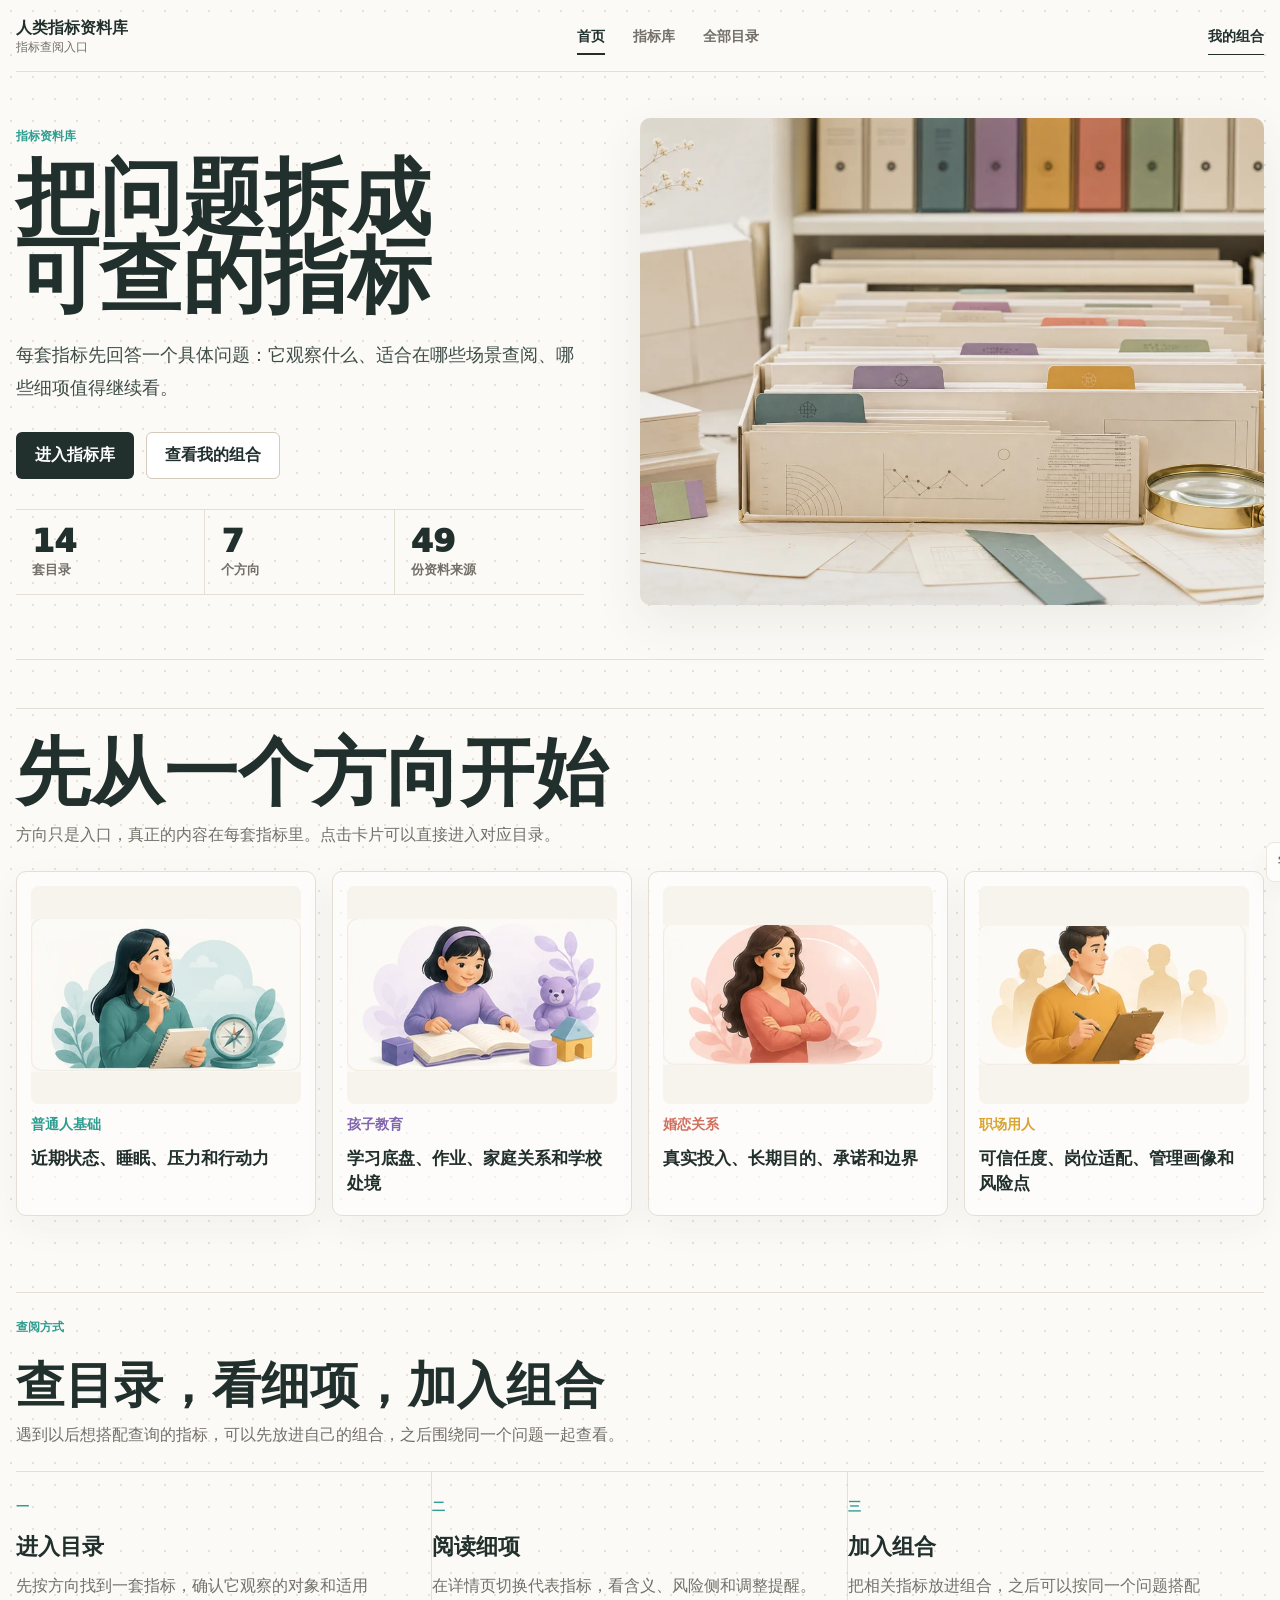
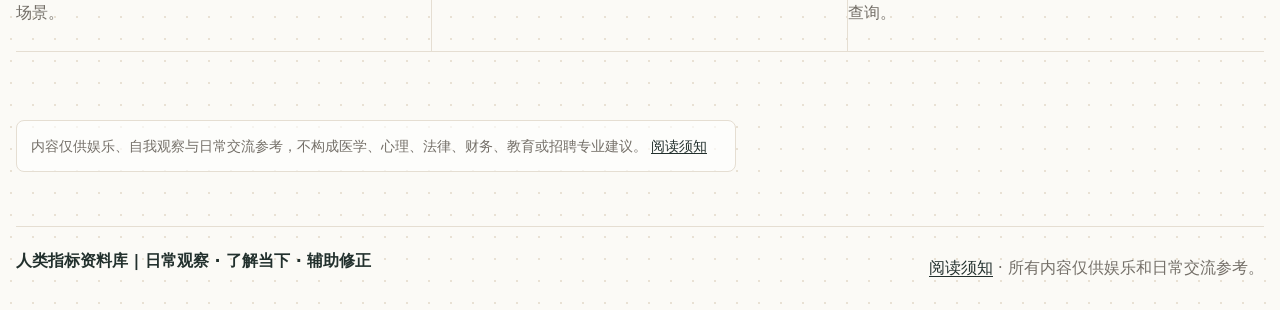
==== commit 40f63714: "Refine homepage and indicator combination flow" ====
--- a/index.html
+++ b/index.html
@@ -10,10 +10,10 @@
     <title>人类指标资料库</title>
     <meta
       name="description"
-      content="人类指标资料库：按方向查阅指标资料，并把需要继续看的指标加入自己的组合清单。"
+      content="人类指标资料库：按方向查阅指标资料，并把以后想搭配查询的指标加入自己的组合。"
     />
     <meta property="og:title" content="人类指标资料库" />
-    <meta property="og:description" content="按方向查指标，把需要继续看的指标加入组合清单。" />
+    <meta property="og:description" content="按方向查指标，把以后想搭配查询的指标加入组合。" />
     <meta property="og:image" content="https://human-metrics-indicator-site.pages.dev/assets/share-cover.webp" />
     <link rel="icon" href="./assets/favicon.svg" type="image/svg+xml" />
     <link rel="stylesheet" href="./styles.css" />
@@ -31,6 +31,7 @@
       <nav class="top-nav" aria-label="主导航">
         <a href="./index.html" aria-current="page">首页</a>
         <a href="./library.html">指标库</a>
+        <a href="./catalog.html">全部目录</a>
       </nav>
       <button class="nav-cta selection-trigger" type="button" data-selection-trigger>
         我的组合 <span data-selection-count>0</span>
@@ -38,16 +39,26 @@
     </header>
 
     <main id="top">
-      <section class="home-type-hero" aria-labelledby="hero-title">
-        <p class="section-kicker">指标资料库</p>
-        <h1 id="hero-title">把问题拆成可查的指标</h1>
-        <p>
-          先选一个方向，再进入具体目录。看到需要反复阅读的指标，可以加入自己的组合清单，方便集中查看。
-        </p>
-        <div class="hero-actions">
-          <a class="text-action primary-link" href="./library.html">进入指标库</a>
-          <button class="text-action home-cart-action" type="button" data-selection-trigger>查看我的组合</button>
+      <section class="home-cover" aria-labelledby="hero-title">
+        <div class="home-cover-copy">
+          <p class="section-kicker">指标资料库</p>
+          <h1 id="hero-title">把问题拆成可查的指标</h1>
+          <p>
+            每套指标先回答一个具体问题：它观察什么、适合在哪些场景查阅、哪些细项值得继续看。
+          </p>
+          <div class="hero-actions">
+            <a class="button primary" href="./library.html">进入指标库</a>
+            <button class="button secondary home-cart-action" type="button" data-selection-trigger>查看我的组合</button>
+          </div>
+          <div class="home-cover-stats" aria-label="资料概览">
+            <span><strong>14</strong> 套目录</span>
+            <span><strong>7</strong> 个方向</span>
+            <span><strong>49</strong> 份资料来源</span>
+          </div>
         </div>
+        <figure class="home-cover-visual">
+          <img src="./assets/library-archive-v2.webp" alt="指标资料整理桌面" />
+        </figure>
       </section>
 
       <section id="home-directions" class="home-directions" aria-labelledby="home-directions-title">
@@ -82,7 +93,8 @@
       <section class="home-flow" aria-labelledby="home-flow-title">
         <div class="home-flow-head">
           <p class="section-kicker">查阅方式</p>
-          <h2 id="home-flow-title">像整理书签一样组合指标</h2>
+          <h2 id="home-flow-title">查目录，看细项，加入组合</h2>
+          <p>遇到以后想搭配查询的指标，可以先放进自己的组合，之后围绕同一个问题一起查看。</p>
         </div>
         <div class="home-flow-grid">
           <article>
@@ -98,7 +110,7 @@
           <article>
             <span>三</span>
             <h3>加入组合</h3>
-            <p>把需要继续看的指标加入组合清单，之后集中回看。</p>
+            <p>把相关指标放进组合，之后可以按同一个问题搭配查询。</p>
           </article>
         </div>
       </section>
@@ -113,8 +125,7 @@
 
     <footer class="site-footer">
       <div>
-        <strong>人类指标资料库</strong>
-        <p>日常观察 · 了解当下 · 辅助修正</p>
+        <strong>人类指标资料库 | 日常观察 · 了解当下 · 辅助修正</strong>
       </div>
       <p><a href="./notice.html">阅读须知</a> · 所有内容仅供娱乐和日常交流参考。</p>
     </footer>
--- a/styles.css
+++ b/styles.css
@@ -18,10 +18,69 @@
   --ochre-soft: #fbefd8;
   --coral-soft: #f8e6df;
   --green-soft: #e9f2e8;
+  --theme-accent: var(--teal);
+  --theme-soft: var(--teal-soft);
+  --pack-accent: var(--teal);
   --radius: 8px;
   --max: 1420px;
   --ease: cubic-bezier(0.16, 1, 0.3, 1);
   --shadow-soft: 0 14px 40px rgba(63, 53, 41, 0.07);
+}
+
+[data-section-tone="general"],
+.theme-general,
+.category-general {
+  --theme-accent: var(--teal);
+  --theme-soft: var(--teal-soft);
+  --pack-accent: var(--teal);
+}
+
+[data-section-tone="practice"],
+.theme-practice,
+.category-practice {
+  --theme-accent: var(--teal);
+  --theme-soft: var(--teal-soft);
+  --pack-accent: var(--teal);
+}
+
+[data-section-tone="child"],
+.theme-child,
+.category-child {
+  --theme-accent: var(--purple);
+  --theme-soft: var(--purple-soft);
+  --pack-accent: var(--purple);
+}
+
+[data-section-tone="relationship"],
+.theme-relationship,
+.category-relationship {
+  --theme-accent: var(--coral);
+  --theme-soft: var(--coral-soft);
+  --pack-accent: var(--coral);
+}
+
+[data-section-tone="work"],
+.theme-work,
+.category-work {
+  --theme-accent: var(--ochre);
+  --theme-soft: var(--ochre-soft);
+  --pack-accent: var(--ochre);
+}
+
+[data-section-tone="school"],
+.theme-school,
+.category-school {
+  --theme-accent: var(--ochre);
+  --theme-soft: #eef1fa;
+  --pack-accent: var(--ochre);
+}
+
+[data-section-tone="system"],
+.theme-system,
+.category-system {
+  --theme-accent: var(--green);
+  --theme-soft: var(--green-soft);
+  --pack-accent: var(--green);
 }
 
 * {
@@ -512,6 +571,7 @@
   background: var(--ochre-soft);
 }
 
+.home-cover,
 .home-type-hero,
 .home-directions,
 .home-flow,
@@ -520,6 +580,84 @@
   margin: 0 auto;
 }
 
+.home-cover {
+  display: grid;
+  grid-template-columns: minmax(460px, 0.82fr) minmax(420px, 0.9fr);
+  gap: 56px;
+  align-items: center;
+  padding: 46px 0 54px;
+  border-bottom: 1px solid var(--line);
+}
+
+.home-cover-copy {
+  min-width: 0;
+}
+
+.home-cover h1 {
+  max-width: 760px;
+  margin: 0;
+  font-size: clamp(4.1rem, 6.5vw, 6.9rem);
+  line-height: 0.94;
+  text-wrap: balance;
+}
+
+.home-cover-copy > p:not(.section-kicker) {
+  max-width: 46rem;
+  margin: 24px 0 0;
+  color: var(--ink-2);
+  font-size: 1.12rem;
+  line-height: 1.82;
+}
+
+.home-cover .hero-actions {
+  justify-content: flex-start;
+  margin-top: 28px;
+}
+
+.home-cover-stats {
+  display: grid;
+  grid-template-columns: repeat(3, minmax(0, 1fr));
+  max-width: 620px;
+  margin-top: 30px;
+  border-top: 1px solid var(--line);
+  border-bottom: 1px solid var(--line);
+}
+
+.home-cover-stats span {
+  display: grid;
+  gap: 4px;
+  min-height: 72px;
+  padding: 15px 16px;
+  border-right: 1px solid var(--line);
+  color: var(--muted);
+  font-size: 0.82rem;
+  font-weight: 780;
+}
+
+.home-cover-stats span:last-child {
+  border-right: 0;
+}
+
+.home-cover-stats strong {
+  color: var(--ink);
+  font-size: 2rem;
+  line-height: 1;
+  font-weight: 950;
+  font-variant-numeric: tabular-nums;
+}
+
+.home-cover-visual {
+  margin: 0;
+}
+
+.home-cover-visual img {
+  width: 100%;
+  aspect-ratio: 1.28;
+  border-radius: 10px;
+  object-fit: cover;
+  box-shadow: 0 18px 50px rgba(76, 65, 48, 0.08);
+}
+
 .home-type-hero {
   display: grid;
   justify-items: center;
@@ -544,23 +682,28 @@
 }
 
 .home-directions {
-  padding: 18px 0 78px;
+  padding: 48px 0 76px;
 }
 
 .home-directions-head,
 .home-flow-head {
   display: grid;
-  grid-template-columns: minmax(260px, 0.42fr) minmax(0, 1fr);
-  gap: 36px;
-  align-items: end;
-  padding: 24px 0 20px;
+  grid-template-columns: 1fr;
+  gap: 10px;
+  align-items: start;
+  padding: 26px 0 22px;
   border-top: 1px solid var(--line);
 }
 
-.home-directions-head h2,
+.home-directions-head h2 {
+  font-size: clamp(3rem, 5.8vw, 5.4rem);
+  line-height: 1.02;
+  white-space: nowrap;
+}
+
 .home-flow-head h2 {
-  font-size: clamp(2.4rem, 4.6vw, 4.2rem);
-  line-height: 1.02;
+  font-size: clamp(2.3rem, 3.8vw, 3.7rem);
+  line-height: 1.04;
 }
 
 .home-directions-head p,
@@ -598,8 +741,8 @@
   width: 100%;
   aspect-ratio: 1.24;
   border-radius: 8px;
-  object-fit: cover;
-  object-position: center top;
+  object-fit: contain;
+  object-position: center center;
   background: var(--paper-soft);
 }
 
@@ -640,7 +783,7 @@
 }
 
 .home-flow {
-  padding: 0 0 52px;
+  padding: 0 0 50px;
 }
 
 .home-flow-grid {
@@ -1452,7 +1595,7 @@
 .role-card-visual img {
   width: 100%;
   height: 100%;
-  object-fit: cover;
+  object-fit: contain;
   object-position: center center;
   transform: scale(1);
   transition: transform 360ms var(--ease);
@@ -1661,7 +1804,7 @@
 .catalog-card-grid .pack-card:hover,
 .catalog-card-grid .pack-card:focus-visible {
   transform: translateY(-3px);
-  border-color: var(--line-strong);
+  border-color: color-mix(in srgb, var(--pack-accent) 34%, var(--line-strong));
   background: rgba(255, 255, 255, 0.78);
 }
 
@@ -1689,32 +1832,48 @@
   margin: 42px 0 34px;
   padding: 44px 50px 46px;
   border-radius: 10px;
+  background: var(--theme-soft);
+  overflow: hidden;
+}
+
+.indicator-pack-hero.tone-practice {
+  --theme-accent: var(--teal);
+  --theme-soft: var(--teal-soft);
   background: var(--teal-soft);
-  overflow: hidden;
-}
-
-.indicator-pack-hero.tone-practice {
-  background: var(--teal-soft);
 }
 
 .indicator-pack-hero.tone-child {
+  --theme-accent: var(--purple);
+  --theme-soft: var(--purple-soft);
   background: var(--purple-soft);
 }
 
 .indicator-pack-hero.tone-relationship {
+  --theme-accent: var(--coral);
+  --theme-soft: var(--coral-soft);
   background: var(--coral-soft);
 }
 
 .indicator-pack-hero.tone-work {
+  --theme-accent: var(--ochre);
+  --theme-soft: var(--ochre-soft);
+  background: var(--ochre-soft);
+}
+
+.indicator-pack-hero.tone-school {
+  --theme-accent: var(--ochre);
+  --theme-soft: #eef1fa;
+  background: #eef1fa;
+}
+
+.indicator-pack-hero.tone-system {
+  --theme-accent: var(--green);
+  --theme-soft: var(--green-soft);
   background: var(--green-soft);
 }
 
-.indicator-pack-hero.tone-school {
-  background: #eef1fa;
-}
-
-.indicator-pack-hero.tone-system {
-  background: var(--ochre-soft);
+.indicator-pack-hero .section-kicker {
+  color: var(--theme-accent);
 }
 
 .indicator-hero-copy h1 {
@@ -1785,7 +1944,7 @@
 .back-link {
   display: inline-flex;
   width: fit-content;
-  color: var(--teal);
+  color: var(--theme-accent);
   font-weight: 900;
   box-shadow: inset 0 -1px 0 currentColor;
 }
@@ -1804,7 +1963,7 @@
 }
 
 .sibling-list a span {
-  color: var(--teal);
+  color: var(--theme-accent);
   font-size: 0.72rem;
   font-weight: 900;
 }
@@ -1817,8 +1976,8 @@
 
 .sibling-list a.is-active {
   padding-left: 13px;
-  border-left: 3px solid var(--teal);
-  background: linear-gradient(90deg, rgba(47, 157, 145, 0.08), transparent 72%);
+  border-left: 3px solid var(--theme-accent);
+  background: linear-gradient(90deg, color-mix(in srgb, var(--theme-accent) 10%, transparent), transparent 72%);
 }
 
 .indicator-read-layout .detail-panel {
@@ -2048,6 +2207,7 @@
 }
 
 .pack-card {
+  --pack-accent: var(--teal);
   position: relative;
   display: block;
   min-height: auto;
@@ -2089,6 +2249,10 @@
   background: var(--green);
 }
 
+.pack-card[class*="category-"]::before {
+  background: var(--pack-accent);
+}
+
 .pack-card:hover,
 .pack-card:focus-visible,
 .pack-card.is-active {
@@ -2100,7 +2264,7 @@
 }
 
 .pack-card.is-active {
-  color: var(--teal);
+  color: var(--pack-accent);
 }
 
 .empty-pack-card {
@@ -2914,7 +3078,7 @@
 .detail-eyebrow,
 .detail-card .detail-eyebrow {
   margin: 0 0 12px;
-  color: var(--teal);
+  color: var(--theme-accent);
   font-size: 0.78rem;
   font-weight: 900;
   line-height: 1.35;
@@ -2957,7 +3121,7 @@
   border: 0;
   border-bottom: 1px solid currentColor;
   background: transparent;
-  color: var(--teal);
+  color: var(--theme-accent);
   cursor: pointer;
   font-size: 0.76rem;
   font-weight: 900;
@@ -2970,7 +3134,7 @@
 
 .detail-card .detail-subtitle {
   margin-top: 20px;
-  color: var(--teal);
+  color: var(--theme-accent);
   font-size: 0.8rem;
   font-weight: 900;
 }
@@ -3071,14 +3235,14 @@
 
 .indicator-row:hover,
 .indicator-row:focus-visible {
-  color: var(--teal);
+  color: var(--theme-accent);
 }
 
 .indicator-row.is-active {
   padding-left: 12px;
-  border-color: var(--teal);
-  border-left: 2px solid var(--teal);
-  background: var(--teal-soft);
+  border-color: var(--theme-accent);
+  border-left: 2px solid var(--theme-accent);
+  background: var(--theme-soft);
 }
 
 .indicator-detail {
@@ -3106,7 +3270,7 @@
 }
 
 .indicator-detail dt {
-  color: var(--teal);
+  color: var(--theme-accent);
   font-size: 0.76rem;
   font-weight: 900;
 }
@@ -3119,22 +3283,31 @@
 }
 
 .add-button {
+  display: inline-flex;
+  align-items: center;
+  justify-content: center;
   width: auto;
-  min-height: 36px;
-  margin-top: 14px;
-  padding: 0 0 4px;
-  border: 0;
-  border-bottom: 1px solid currentColor;
-  border-radius: 0;
-  background: transparent;
-  color: var(--teal);
+  min-height: 48px;
+  margin-top: 20px;
+  padding: 0 24px;
+  border: 1px solid var(--theme-accent);
+  border-radius: 8px;
+  background: var(--theme-accent);
+  color: #fff;
   cursor: pointer;
+  box-shadow: 0 12px 28px color-mix(in srgb, var(--theme-accent) 22%, transparent);
   font-weight: 900;
+}
+
+.add-button.is-selected {
+  background: var(--theme-soft);
+  color: var(--theme-accent);
 }
 
 .add-button:hover,
 .add-button:focus-visible {
-  transform: translateX(4px);
+  transform: translateY(-2px);
+  box-shadow: 0 16px 34px color-mix(in srgb, var(--theme-accent) 28%, transparent);
 }
 
 .detail-card .detail-next-copy {
@@ -3361,6 +3534,14 @@
 .site-footer p {
   margin: 4px 0 0;
   line-height: 1.65;
+}
+
+.site-footer strong {
+  color: var(--ink);
+}
+
+.site-footer > div strong {
+  white-space: nowrap;
 }
 
 .site-footer > p {
@@ -3452,6 +3633,7 @@
 }
 
 @media (max-width: 1120px) {
+  .home-cover,
   .home-page .hero-shell,
   .home-directions-head,
   .home-flow-head,
@@ -3499,6 +3681,15 @@
     grid-template-columns: repeat(2, minmax(0, 1fr));
   }
 
+  .home-cover {
+    gap: 34px;
+    align-items: start;
+  }
+
+  .home-cover .hero-actions {
+    justify-content: flex-start;
+  }
+
   .pack-grid.catalog-card-grid {
     grid-template-columns: repeat(3, minmax(0, 1fr));
   }
@@ -3658,6 +3849,7 @@
   }
 
   .hero-shell,
+  .home-cover,
   .home-type-hero,
   .home-directions,
   .home-flow,
@@ -3778,6 +3970,19 @@
     padding: 58px 0 42px;
   }
 
+  .home-cover {
+    padding: 42px 0 46px;
+  }
+
+  .home-cover h1 {
+    font-size: 4.35rem;
+    white-space: normal;
+  }
+
+  .home-directions-head h2 {
+    white-space: normal;
+  }
+
   .home-type-hero h1 {
     font-size: 4.3rem;
   }
@@ -4003,6 +4208,10 @@
   .site-footer {
     display: grid;
   }
+
+  .site-footer > div strong {
+    white-space: normal;
+  }
 }
 
 @media (max-width: 520px) {
@@ -4073,8 +4282,26 @@
     grid-template-columns: 1fr;
   }
 
+  .home-cover-stats {
+    grid-template-columns: 1fr;
+  }
+
+  .home-cover-stats span {
+    min-height: 58px;
+    border-right: 0;
+    border-bottom: 1px solid var(--line);
+  }
+
+  .home-cover-stats span:last-child {
+    border-bottom: 0;
+  }
+
   .home-type-hero h1 {
     font-size: 3rem;
+  }
+
+  .home-cover h1 {
+    font-size: 3.1rem;
   }
 
   .role-card {
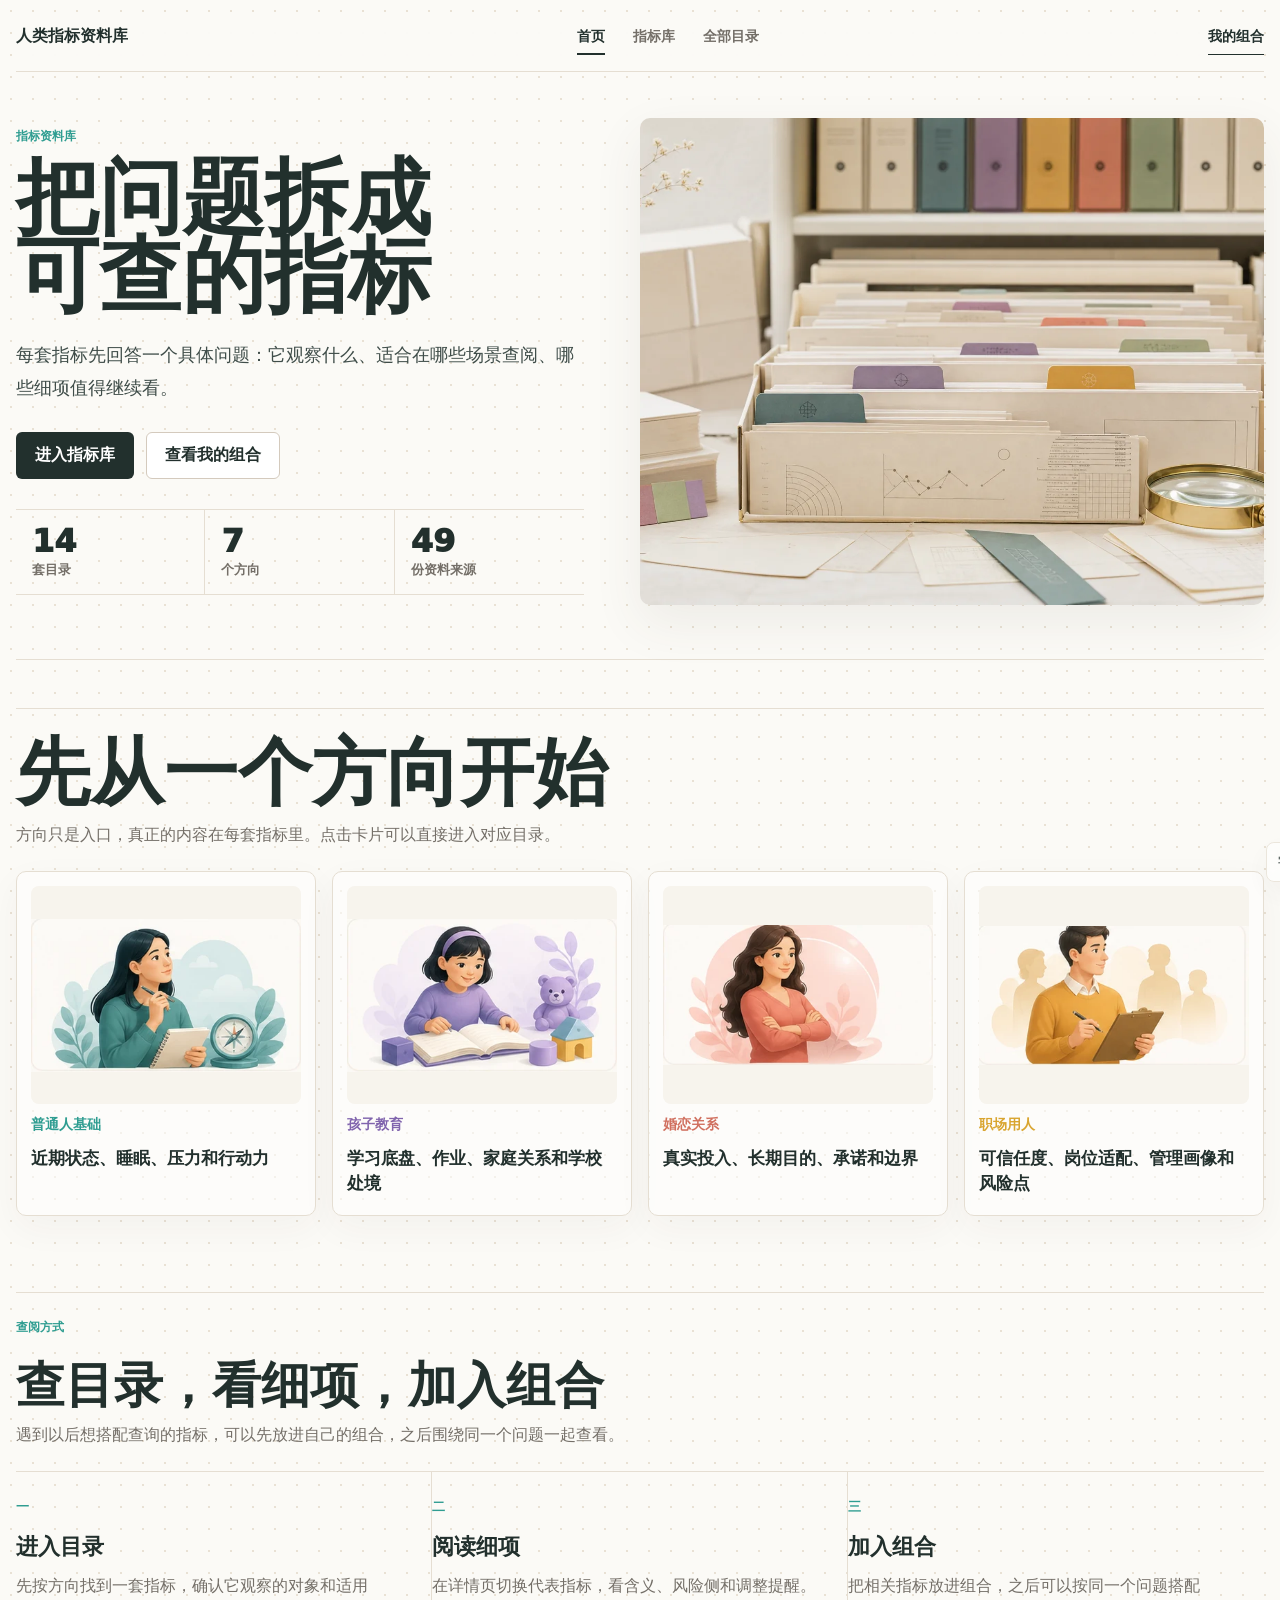
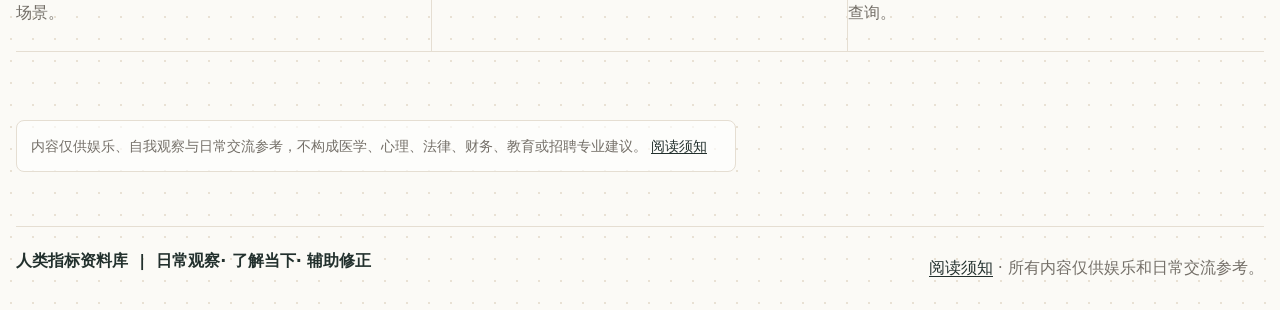
==== commit ea23f9de: "Clean repeated header and footer copy" ====
--- a/index.html
+++ b/index.html
@@ -25,7 +25,6 @@
       <a class="brand" href="./index.html" aria-label="人类指标资料库首页">
         <span>
           <strong>人类指标资料库</strong>
-          <small>指标查阅入口</small>
         </span>
       </a>
       <nav class="top-nav" aria-label="主导航">
@@ -125,7 +124,7 @@
 
     <footer class="site-footer">
       <div>
-        <strong>人类指标资料库 | 日常观察 · 了解当下 · 辅助修正</strong>
+        <strong>人类指标资料库&nbsp;&nbsp;|&nbsp;&nbsp;日常观察· 了解当下· 辅助修正</strong>
       </div>
       <p><a href="./notice.html">阅读须知</a> · 所有内容仅供娱乐和日常交流参考。</p>
     </footer>
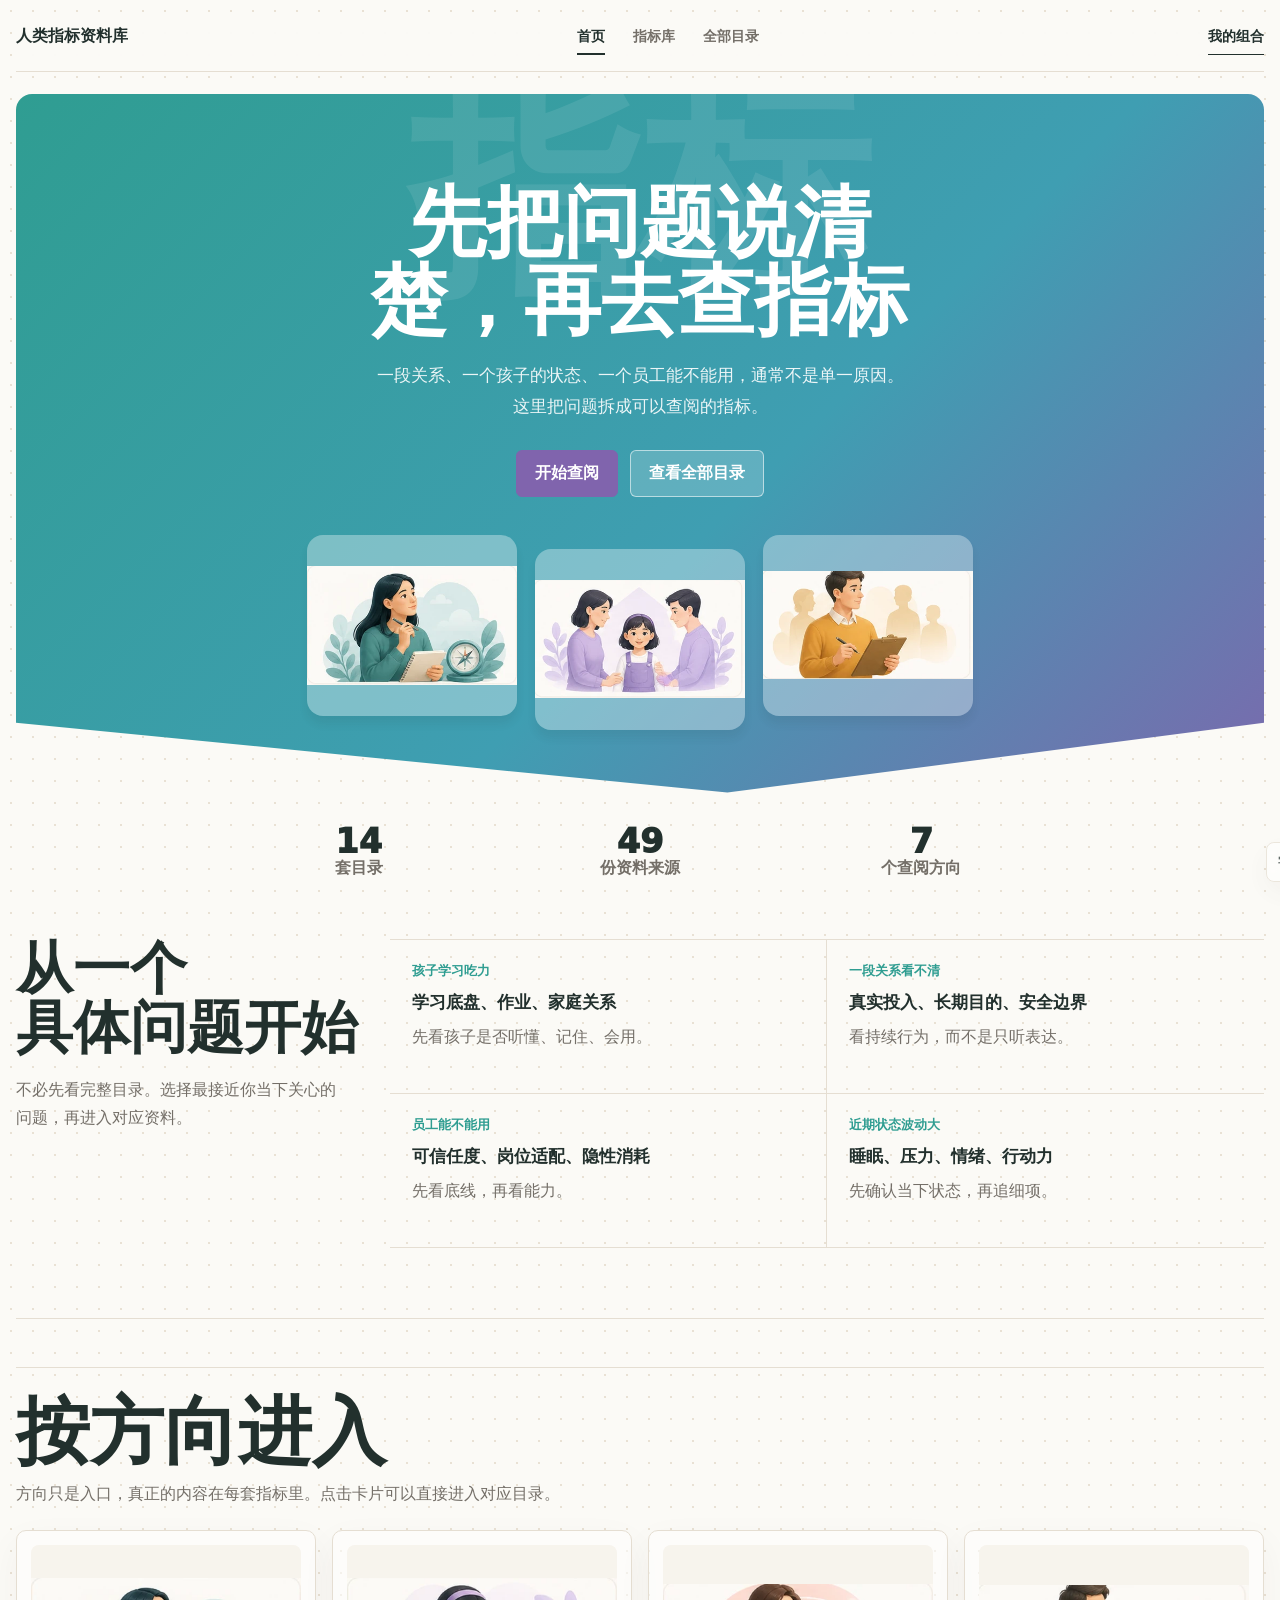
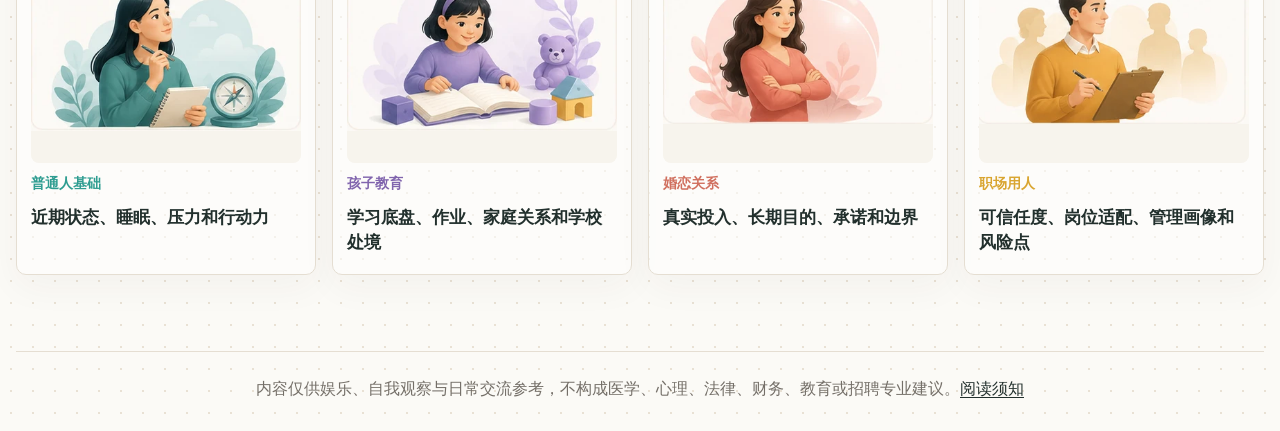
==== commit c52c3928: "Polish indicator library pages" ====
--- a/index.html
+++ b/index.html
@@ -38,31 +38,63 @@
     </header>
 
     <main id="top">
-      <section class="home-cover" aria-labelledby="hero-title">
-        <div class="home-cover-copy">
-          <p class="section-kicker">指标资料库</p>
-          <h1 id="hero-title">把问题拆成可查的指标</h1>
+      <section class="home-problem-hero" aria-labelledby="hero-title">
+        <div class="home-problem-copy">
+          <h1 id="hero-title">先把问题说清楚，再去查指标</h1>
           <p>
-            每套指标先回答一个具体问题：它观察什么、适合在哪些场景查阅、哪些细项值得继续看。
+            <span>一段关系、一个孩子的状态、一个员工能不能用，通常不是单一原因。</span>
+            <span>这里把问题拆成可以查阅的指标。</span>
           </p>
-          <div class="hero-actions">
-            <a class="button primary" href="./library.html">进入指标库</a>
-            <button class="button secondary home-cart-action" type="button" data-selection-trigger>查看我的组合</button>
+          <div class="home-problem-actions">
+            <a class="button primary" href="./library.html">开始查阅</a>
+            <a class="button secondary" href="./catalog.html">查看全部目录</a>
           </div>
-          <div class="home-cover-stats" aria-label="资料概览">
-            <span><strong>14</strong> 套目录</span>
-            <span><strong>7</strong> 个方向</span>
-            <span><strong>49</strong> 份资料来源</span>
+          <div class="home-problem-scene" aria-hidden="true">
+            <img src="./assets/indicator-art/ordinary-status.webp" alt="" />
+            <img src="./assets/indicator-art/family-relationship.webp" alt="" />
+            <img src="./assets/indicator-art/management-pro.webp" alt="" />
           </div>
         </div>
-        <figure class="home-cover-visual">
-          <img src="./assets/library-archive-v2.webp" alt="指标资料整理桌面" />
-        </figure>
       </section>
 
-      <section id="home-directions" class="home-directions" aria-labelledby="home-directions-title">
+      <div class="home-problem-stats" aria-label="资料概览">
+        <span><strong>14</strong> 套目录</span>
+        <span><strong>49</strong> 份资料来源</span>
+        <span><strong>7</strong> 个查阅方向</span>
+      </div>
+
+      <section id="home-directions" class="home-question-entry" aria-labelledby="home-directions-title">
+        <div class="home-question-copy">
+          <h2 id="home-directions-title"><span>从一个</span><span>具体问题开始</span></h2>
+          <p>不必先看完整目录。选择最接近你当下关心的问题，再进入对应资料。</p>
+        </div>
+        <div class="home-question-grid" aria-label="常见查阅问题">
+          <a class="home-question-card tone-purple" href="./indicator.html?pack=child-learning">
+            <span>孩子学习吃力</span>
+            <strong>学习底盘、作业、家庭关系</strong>
+            <p>先看孩子是否听懂、记住、会用。</p>
+          </a>
+          <a class="home-question-card tone-coral" href="./indicator.html?pack=female-boyfriend-screen">
+            <span>一段关系看不清</span>
+            <strong>真实投入、长期目的、安全边界</strong>
+            <p>看持续行为，而不是只听表达。</p>
+          </a>
+          <a class="home-question-card tone-ochre" href="./indicator.html?pack=employee-simple">
+            <span>员工能不能用</span>
+            <strong>可信任度、岗位适配、隐性消耗</strong>
+            <p>先看底线，再看能力。</p>
+          </a>
+          <a class="home-question-card tone-teal" href="./indicator.html?pack=ordinary-status">
+            <span>近期状态波动大</span>
+            <strong>睡眠、压力、情绪、行动力</strong>
+            <p>先确认当下状态，再追细项。</p>
+          </a>
+        </div>
+      </section>
+
+      <section class="home-directions" aria-labelledby="home-direction-strip-title">
         <div class="home-directions-head">
-          <h2 id="home-directions-title">先从一个方向开始</h2>
+          <h2 id="home-direction-strip-title">按方向进入</h2>
           <p>方向只是入口，真正的内容在每套指标里。点击卡片可以直接进入对应目录。</p>
         </div>
         <div class="home-type-grid" aria-label="常用指标方向">
@@ -89,44 +121,10 @@
         </div>
       </section>
 
-      <section class="home-flow" aria-labelledby="home-flow-title">
-        <div class="home-flow-head">
-          <p class="section-kicker">查阅方式</p>
-          <h2 id="home-flow-title">查目录，看细项，加入组合</h2>
-          <p>遇到以后想搭配查询的指标，可以先放进自己的组合，之后围绕同一个问题一起查看。</p>
-        </div>
-        <div class="home-flow-grid">
-          <article>
-            <span>一</span>
-            <h3>进入目录</h3>
-            <p>先按方向找到一套指标，确认它观察的对象和适用场景。</p>
-          </article>
-          <article>
-            <span>二</span>
-            <h3>阅读细项</h3>
-            <p>在详情页切换代表指标，看含义、风险侧和调整提醒。</p>
-          </article>
-          <article>
-            <span>三</span>
-            <h3>加入组合</h3>
-            <p>把相关指标放进组合，之后可以按同一个问题搭配查询。</p>
-          </article>
-        </div>
-      </section>
-
-      <section class="home-legal-section" aria-label="阅读边界">
-        <p class="legal-note home-note">
-          内容仅供娱乐、自我观察与日常交流参考，不构成医学、心理、法律、财务、教育或招聘专业建议。
-          <a href="./notice.html">阅读须知</a>
-        </p>
-      </section>
     </main>
 
     <footer class="site-footer">
-      <div>
-        <strong>人类指标资料库&nbsp;&nbsp;|&nbsp;&nbsp;日常观察· 了解当下· 辅助修正</strong>
-      </div>
-      <p><a href="./notice.html">阅读须知</a> · 所有内容仅供娱乐和日常交流参考。</p>
+      <p>内容仅供娱乐、自我观察与日常交流参考，不构成医学、心理、法律、财务、教育或招聘专业建议。<a href="./notice.html">阅读须知</a></p>
     </footer>
   </body>
 </html>
--- a/styles.css
+++ b/styles.css
@@ -820,6 +820,214 @@
   line-height: 1.72;
 }
 
+.home-problem-hero,
+.home-problem-stats,
+.home-question-entry {
+  width: min(100% - 32px, var(--max));
+  margin: 0 auto;
+}
+
+.home-problem-hero {
+  position: relative;
+  margin-top: 22px;
+  overflow: hidden;
+  border-radius: 16px;
+  background:
+    linear-gradient(135deg, rgba(47, 157, 145, 0.98), rgba(63, 158, 178, 0.98) 58%, rgba(128, 100, 173, 0.9)),
+    #3f9eb2;
+  clip-path: polygon(0 0, 100% 0, 100% 90%, 57% 100%, 0 90%);
+  color: #fff;
+}
+
+.home-problem-hero::before {
+  content: "指标";
+  position: absolute;
+  left: 50%;
+  top: -20px;
+  transform: translateX(-50%);
+  color: rgba(255, 255, 255, 0.09);
+  font-size: clamp(9rem, 18vw, 17rem);
+  font-weight: 950;
+  line-height: 1;
+  white-space: nowrap;
+}
+
+.home-problem-copy {
+  position: relative;
+  z-index: 1;
+  display: grid;
+  justify-items: center;
+  padding: clamp(54px, 7vw, 92px) clamp(22px, 5vw, 64px) clamp(58px, 6vw, 78px);
+  text-align: center;
+}
+
+.home-problem-copy h1 {
+  max-width: 13em;
+  margin: 0;
+  color: #fff;
+  font-size: clamp(3.05rem, 6vw, 5.8rem);
+  line-height: 1.02;
+  letter-spacing: 0;
+  text-wrap: balance;
+}
+
+.home-problem-copy p {
+  max-width: 62rem;
+  margin: 20px 0 0;
+  color: rgba(255, 255, 255, 0.9);
+  font-size: 1.08rem;
+  line-height: 1.78;
+  text-wrap: pretty;
+}
+
+.home-problem-copy p span {
+  display: block;
+}
+
+.home-problem-actions {
+  display: flex;
+  flex-wrap: wrap;
+  justify-content: center;
+  gap: 12px;
+  margin-top: 28px;
+}
+
+.home-problem-actions .button.primary {
+  border-color: #8064ad;
+  background: #8064ad;
+  color: #fff;
+}
+
+.home-problem-actions .button.secondary {
+  border-color: rgba(255, 255, 255, 0.56);
+  background: rgba(255, 255, 255, 0.18);
+  color: #fff;
+}
+
+.home-problem-scene {
+  display: flex;
+  justify-content: center;
+  gap: clamp(10px, 1.6vw, 18px);
+  width: min(100%, 860px);
+  margin-top: 38px;
+}
+
+.home-problem-scene img {
+  width: min(26%, 210px);
+  aspect-ratio: 1.16;
+  border-radius: 16px;
+  object-fit: contain;
+  object-position: center center;
+  background: rgba(255, 255, 255, 0.34);
+  box-shadow: 0 8px 8px rgba(34, 48, 45, 0.08);
+}
+
+.home-problem-scene img:nth-child(2) {
+  transform: translateY(14px);
+}
+
+.home-problem-stats {
+  display: grid;
+  grid-template-columns: repeat(3, minmax(0, 1fr));
+  gap: 24px;
+  max-width: 820px;
+  padding: 32px 0 10px;
+  text-align: center;
+}
+
+.home-problem-stats span {
+  color: var(--muted);
+  font-weight: 850;
+}
+
+.home-problem-stats strong {
+  display: block;
+  color: var(--ink);
+  font-size: 2.1rem;
+  line-height: 1;
+  font-weight: 950;
+  font-variant-numeric: tabular-nums;
+}
+
+.home-question-entry {
+  display: grid;
+  grid-template-columns: minmax(290px, 0.38fr) minmax(0, 1fr);
+  gap: 42px;
+  align-items: start;
+  padding: 50px 0 70px;
+  border-bottom: 1px solid var(--line);
+}
+
+.home-question-copy h2 {
+  max-width: 9em;
+  margin: 0;
+  font-size: clamp(2.7rem, 4.45vw, 4.95rem);
+  line-height: 1.04;
+  text-wrap: balance;
+}
+
+.home-question-copy h2 span {
+  display: block;
+  white-space: nowrap;
+}
+
+.home-question-copy p {
+  max-width: 28rem;
+  margin: 18px 0 0;
+  color: var(--muted);
+  line-height: 1.78;
+}
+
+.home-question-grid {
+  display: grid;
+  grid-template-columns: repeat(2, minmax(0, 1fr));
+  border-top: 1px solid var(--line);
+}
+
+.home-question-card {
+  --card-accent: var(--teal);
+  display: grid;
+  align-content: start;
+  gap: 10px;
+  min-height: 154px;
+  padding: 22px;
+  border-right: 1px solid var(--line);
+  border-bottom: 1px solid var(--line);
+  transition:
+    transform 360ms var(--ease),
+    background-color 260ms var(--ease),
+    color 260ms var(--ease);
+}
+
+.home-question-card:nth-child(2n) {
+  border-right: 0;
+}
+
+.home-question-card span {
+  color: var(--card-accent);
+  font-size: 0.84rem;
+  font-weight: 950;
+}
+
+.home-question-card strong {
+  color: var(--ink);
+  font-size: 1.08rem;
+  line-height: 1.4;
+}
+
+.home-question-card p {
+  max-width: 25rem;
+  margin: 0;
+  color: var(--muted);
+  line-height: 1.68;
+}
+
+.home-question-card:hover,
+.home-question-card:focus-visible {
+  transform: translateY(-4px);
+  background: color-mix(in srgb, var(--card-accent) 10%, white);
+}
+
 .benchmark-band,
 .entry-section,
 .home-legal-section,
@@ -1440,8 +1648,240 @@
   line-height: 1.72;
 }
 
+.library-visual-page {
+  padding-top: 24px;
+}
+
+.library-visual-hero {
+  padding: 22px 0 30px;
+  border-bottom: 1px solid var(--line);
+}
+
+.library-visual-panel {
+  display: grid;
+  grid-template-columns: minmax(340px, 0.46fr) minmax(0, 1fr);
+  gap: 34px;
+  align-items: stretch;
+  padding: 28px;
+  border: 1px solid var(--line);
+  border-radius: 12px;
+  background:
+    linear-gradient(120deg, rgba(228, 243, 239, 0.9), rgba(255, 255, 255, 0.72) 48%, rgba(239, 234, 247, 0.7)),
+    rgba(255, 255, 255, 0.5);
+}
+
+.library-visual-board {
+  position: relative;
+  min-height: 324px;
+  border: 1px solid color-mix(in srgb, var(--teal) 18%, var(--line));
+  border-radius: 16px;
+  background:
+    radial-gradient(circle at 78% 16%, rgba(255, 255, 255, 0.95) 0 44px, transparent 45px),
+    linear-gradient(135deg, rgba(255, 255, 255, 0.76), rgba(228, 243, 239, 0.74));
+  overflow: hidden;
+}
+
+.library-visual-board::before {
+  position: absolute;
+  left: -34px;
+  bottom: -18px;
+  color: rgba(47, 157, 145, 0.08);
+  content: "查阅";
+  font-size: 8rem;
+  font-weight: 950;
+  line-height: 1;
+}
+
+.library-visual-board img {
+  position: absolute;
+  width: 46%;
+  border: 8px solid rgba(255, 255, 255, 0.78);
+  border-radius: 18px;
+  background: #fff;
+  box-shadow: 0 18px 48px rgba(63, 53, 41, 0.1);
+}
+
+.library-visual-board img:nth-child(1) {
+  left: 7%;
+  top: 10%;
+  transform: rotate(-3deg);
+}
+
+.library-visual-board img:nth-child(2) {
+  right: 7%;
+  top: 16%;
+  transform: rotate(4deg);
+}
+
+.library-visual-board img:nth-child(3) {
+  left: 25%;
+  bottom: 8%;
+  transform: rotate(1deg);
+}
+
+.library-visual-copy {
+  display: grid;
+  align-content: center;
+  gap: 16px;
+  padding: 12px 8px;
+}
+
+.library-visual-copy h1 {
+  max-width: 10em;
+  margin: 0;
+  color: var(--ink);
+  font-size: clamp(2.4rem, 4.2vw, 4.2rem);
+  font-weight: 950;
+  line-height: 1.05;
+  letter-spacing: 0;
+}
+
+.library-visual-copy p {
+  max-width: 44rem;
+  margin: 0;
+  color: var(--muted);
+  font-size: 1.02rem;
+  line-height: 1.72;
+}
+
+.library-hero-options {
+  display: grid;
+  gap: 18px;
+  padding: 22px 0 32px;
+}
+
+.library-choice {
+  position: relative;
+  display: grid;
+  min-height: 290px;
+  overflow: hidden;
+  border: 1px solid color-mix(in srgb, var(--choice-accent, var(--teal)) 22%, var(--line));
+  border-radius: 18px;
+  background: var(--choice-bg, rgba(255, 255, 255, 0.76));
+}
+
+.library-choice::before {
+  content: var(--choice-word, "");
+  position: absolute;
+  right: clamp(20px, 5vw, 78px);
+  bottom: -0.22em;
+  color: color-mix(in srgb, var(--choice-accent, var(--teal)) 10%, transparent);
+  font-size: clamp(8rem, 18vw, 18rem);
+  font-weight: 950;
+  line-height: 1;
+  pointer-events: none;
+}
+
+.library-choice-copy {
+  position: relative;
+  z-index: 1;
+  display: grid;
+  align-content: center;
+  gap: 14px;
+}
+
+.choice-kicker {
+  margin: 0;
+  color: var(--choice-accent, var(--teal));
+  font-size: 0.86rem;
+  font-weight: 950;
+}
+
+.library-choice-copy h1,
+.library-choice-copy h2 {
+  margin: 0;
+  color: var(--ink);
+  font-size: clamp(3rem, 5.2vw, 5.2rem);
+  line-height: 1.02;
+  letter-spacing: 0;
+}
+
+.library-choice-copy p:not(.choice-kicker) {
+  max-width: 52rem;
+  margin: 0;
+  color: var(--ink-2);
+  font-size: 1.08rem;
+  line-height: 1.74;
+}
+
+.choice-b {
+  --choice-accent: var(--purple);
+  --choice-word: "问";
+  --choice-bg:
+    linear-gradient(112deg, rgba(244, 239, 250, 0.95), rgba(255, 255, 255, 0.75) 48%, rgba(225, 243, 239, 0.72));
+  grid-template-columns: minmax(0, 0.78fr) minmax(420px, 0.92fr);
+  gap: 38px;
+  align-items: center;
+  padding: 34px 40px 34px 46px;
+}
+
+.choice-b .library-choice-copy h1,
+.choice-b .library-choice-copy h2 {
+  max-width: none;
+  font-size: clamp(2.75rem, 3.45vw, 3.55rem);
+  white-space: nowrap;
+}
+
+.choice-tile-grid {
+  position: relative;
+  z-index: 1;
+  display: grid;
+  grid-template-columns: repeat(2, minmax(0, 1fr));
+  gap: 12px;
+}
+
+.choice-tile-grid span {
+  display: grid;
+  gap: 8px;
+  min-height: 134px;
+  padding: 12px;
+  border: 1px solid rgba(255, 255, 255, 0.9);
+  border-radius: 18px;
+  background: rgba(255, 255, 255, 0.62);
+  color: color-mix(in srgb, var(--choice-accent) 88%, var(--ink));
+  font-weight: 950;
+  box-shadow: 0 18px 42px color-mix(in srgb, var(--choice-accent) 9%, transparent);
+}
+
+.choice-tile-grid img {
+  width: 100%;
+  aspect-ratio: 2.05;
+  border-radius: 14px;
+  object-fit: cover;
+  object-position: center;
+  background: rgba(255, 255, 255, 0.55);
+}
+
+.choice-c {
+  --choice-accent: var(--ochre);
+  --choice-word: "目";
+  --choice-bg:
+    linear-gradient(112deg, rgba(252, 244, 225, 0.94), rgba(255, 255, 255, 0.74) 50%, rgba(248, 226, 220, 0.68));
+  grid-template-columns: minmax(330px, 0.5fr) minmax(0, 1fr);
+  gap: 38px;
+  align-items: center;
+  padding: 26px 44px 26px 28px;
+}
+
+.choice-window {
+  position: relative;
+  z-index: 1;
+  overflow: hidden;
+  min-height: 254px;
+  border-radius: 20px;
+  box-shadow: 0 22px 52px rgba(72, 57, 32, 0.12);
+}
+
+.choice-window img {
+  width: 100%;
+  height: 100%;
+  min-height: 254px;
+  object-fit: cover;
+  object-position: center;
+}
+
 .indicator-roles {
-  padding: 6px 0 70px;
+  padding: 18px 0 70px;
 }
 
 .role-section-head {
@@ -1773,10 +2213,15 @@
 }
 
 .catalog-index-head p {
-  max-width: 31rem;
+  max-width: 44rem;
   margin: 0;
   color: var(--muted);
   line-height: 1.7;
+}
+
+.catalog-index-head p span {
+  display: block;
+  white-space: nowrap;
 }
 
 .catalog-card-grid {
@@ -1817,6 +2262,164 @@
 .catalog-card-grid .pack-tags {
   display: flex;
   margin-top: 14px;
+}
+
+.catalog-choice-hero,
+.catalog-archive-hero,
+.catalog-archive-section {
+  width: min(100% - 32px, var(--max));
+  margin: 0 auto;
+}
+
+.catalog-choice-hero {
+  padding: 28px 0 30px;
+  border-bottom: 1px solid var(--line);
+}
+
+.catalog-archive-hero {
+  display: grid;
+  grid-template-columns: minmax(0, 0.72fr) auto;
+  gap: 28px;
+  align-items: end;
+  padding: 46px 0 34px;
+  border-bottom: 1px solid var(--line);
+}
+
+.catalog-archive-hero h1 {
+  margin: 0;
+  font-size: clamp(4rem, 8vw, 5.9rem);
+  line-height: 0.98;
+  letter-spacing: 0;
+  text-wrap: balance;
+}
+
+.catalog-archive-hero p {
+  max-width: 50rem;
+  margin: 18px 0 0;
+  color: var(--muted);
+  font-size: 1.08rem;
+  line-height: 1.72;
+}
+
+.catalog-archive-section {
+  display: grid;
+  grid-template-columns: minmax(250px, 0.26fr) minmax(0, 1fr);
+  gap: 38px;
+  padding: 34px 0 96px;
+}
+
+.catalog-archive-section[hidden] {
+  display: none;
+}
+
+.catalog-archive-section.is-revealed {
+  animation: catalogReveal 520ms var(--ease) both;
+}
+
+.catalog-archive-side {
+  position: sticky;
+  top: 102px;
+  align-self: start;
+  display: grid;
+  gap: 18px;
+}
+
+.catalog-search-box,
+.catalog-direction-index {
+  padding: 20px;
+  border: 1px solid var(--line);
+  border-radius: 14px;
+  background: rgba(255, 255, 255, 0.7);
+}
+
+.catalog-direction-index h2 {
+  margin: 0 0 16px;
+  font-size: 1.8rem;
+  line-height: 1.08;
+}
+
+.catalog-direction-list {
+  display: grid;
+  gap: 0;
+}
+
+.catalog-direction-list .category-button {
+  display: grid;
+  grid-template-columns: 1fr auto;
+  width: 100%;
+  min-height: 46px;
+  padding: 12px 0;
+  border-bottom: 1px solid var(--line);
+}
+
+.catalog-direction-list .category-button:last-child {
+  border-bottom: 0;
+}
+
+.catalog-direction-list .category-button.is-active {
+  color: var(--teal);
+  border-bottom-color: var(--line);
+}
+
+.catalog-archive-main {
+  min-width: 0;
+}
+
+.catalog-feature-card {
+  display: grid;
+  grid-template-columns: minmax(0, 1.12fr) minmax(280px, 0.52fr);
+  gap: 28px;
+  align-items: center;
+  margin-bottom: 24px;
+  padding: 30px;
+  border: 1px solid color-mix(in srgb, var(--teal) 24%, var(--line));
+  border-radius: 16px;
+  background:
+    linear-gradient(135deg, rgba(228, 243, 239, 0.94), rgba(255, 255, 255, 0.72)),
+    #fff;
+  overflow: hidden;
+}
+
+.catalog-feature-card span {
+  color: var(--teal);
+  font-size: 0.9rem;
+  font-weight: 950;
+}
+
+.catalog-feature-card h2 {
+  max-width: none;
+  margin: 10px 0 0;
+  font-size: clamp(2.05rem, 2.55vw, 2.85rem);
+  line-height: 1.04;
+  white-space: nowrap;
+  text-wrap: balance;
+}
+
+.catalog-feature-card p {
+  max-width: 42rem;
+  margin: 18px 0 0;
+  color: var(--ink-2);
+  font-size: 1.02rem;
+  line-height: 1.72;
+}
+
+.catalog-feature-art {
+  display: flex;
+  align-items: center;
+  justify-content: flex-end;
+  gap: 12px;
+}
+
+.catalog-feature-art img {
+  width: min(31%, 168px);
+  aspect-ratio: 1.1;
+  border-radius: 16px;
+  object-fit: contain;
+  background: rgba(255, 255, 255, 0.62);
+}
+
+.catalog-feature-art img:nth-child(2) {
+  transform: translateY(18px);
 }
 
 .indicator-detail-page {
@@ -1941,6 +2544,13 @@
   min-width: 0;
 }
 
+.back-link-group {
+  display: flex;
+  flex-wrap: wrap;
+  gap: 14px 18px;
+  align-items: center;
+}
+
 .back-link {
   display: inline-flex;
   width: fit-content;
@@ -1978,6 +2588,95 @@
   padding-left: 13px;
   border-left: 3px solid var(--theme-accent);
   background: linear-gradient(90deg, color-mix(in srgb, var(--theme-accent) 10%, transparent), transparent 72%);
+}
+
+.indicator-side-guide {
+  position: relative;
+  display: grid;
+  gap: 0;
+  padding: 16px 16px 14px;
+  border: 1px solid color-mix(in srgb, var(--theme-accent) 25%, var(--line));
+  border-left: 5px solid var(--theme-accent);
+  border-radius: 12px;
+  background:
+    linear-gradient(135deg, color-mix(in srgb, var(--theme-accent) 12%, white) 0%, rgba(255, 255, 255, 0.68) 62%),
+    var(--paper);
+  box-shadow: 0 20px 44px color-mix(in srgb, var(--theme-accent) 10%, transparent);
+  overflow: hidden;
+}
+
+.indicator-side-guide::after {
+  position: absolute;
+  top: 12px;
+  right: 12px;
+  width: 34px;
+  height: 34px;
+  border-radius: 50%;
+  background: color-mix(in srgb, var(--theme-accent) 18%, white);
+  content: "";
+  opacity: 0.72;
+}
+
+.indicator-side-guide .guide-head {
+  display: flex;
+  justify-content: space-between;
+  gap: 12px;
+  align-items: baseline;
+  padding: 0 0 12px;
+  border-bottom: 1px solid color-mix(in srgb, var(--theme-accent) 22%, var(--line));
+}
+
+.indicator-side-guide .control-label {
+  margin: 0;
+  color: var(--theme-accent);
+  font-size: 0.92rem;
+  font-weight: 950;
+}
+
+.indicator-side-guide .guide-head > span {
+  position: relative;
+  z-index: 1;
+  color: color-mix(in srgb, var(--theme-accent) 70%, var(--ink));
+  font-size: 0.72rem;
+  font-weight: 900;
+  white-space: nowrap;
+}
+
+.indicator-side-guide .guide-row {
+  display: grid;
+  grid-template-columns: 28px minmax(0, 1fr);
+  gap: 10px;
+  padding: 14px 0 0;
+}
+
+.indicator-side-guide .guide-mark {
+  display: grid;
+  width: 26px;
+  height: 26px;
+  place-items: center;
+  border-radius: 999px;
+  background: var(--theme-accent);
+  color: #fff;
+  font-size: 0.72rem;
+  font-weight: 950;
+  line-height: 1;
+}
+
+.indicator-side-guide p {
+  margin: 0;
+}
+
+.indicator-side-guide strong {
+  color: var(--ink);
+  font-size: 0.84rem;
+  font-weight: 950;
+  line-height: 1.45;
+}
+
+.indicator-side-guide span {
+  color: var(--muted);
+  font-size: 0.78rem;
+  line-height: 1.65;
 }
 
 .indicator-read-layout .detail-panel {
@@ -2338,6 +3037,125 @@
   font-weight: 750;
 }
 
+.pack-grid.catalog-row-list {
+  grid-template-columns: 1fr;
+  gap: 16px;
+  padding-top: 18px;
+}
+
+.pack-card.catalog-row-card {
+  display: grid;
+  grid-template-columns: minmax(210px, 0.3fr) minmax(0, 1fr);
+  gap: 22px;
+  align-items: center;
+  min-height: 176px;
+  padding: 18px;
+  border: 1px solid color-mix(in srgb, var(--pack-accent) 20%, var(--line));
+  border-radius: 14px;
+  background: rgba(255, 255, 255, 0.68);
+}
+
+.pack-card.catalog-row-card::before {
+  display: none;
+}
+
+.pack-card.catalog-row-card:hover,
+.pack-card.catalog-row-card:focus-visible {
+  transform: translateY(-4px);
+  border-color: color-mix(in srgb, var(--pack-accent) 48%, var(--line-strong));
+  background: rgba(255, 255, 255, 0.88);
+}
+
+.catalog-row-card .catalog-row-image {
+  display: block;
+  min-width: 0;
+}
+
+.catalog-row-card .catalog-row-image img {
+  width: 100%;
+  aspect-ratio: 1.6;
+  border-radius: 12px;
+  object-fit: contain;
+  object-position: center center;
+  background: color-mix(in srgb, var(--pack-accent) 14%, white);
+}
+
+.catalog-row-card .catalog-row-content {
+  display: grid;
+  min-width: 0;
+  gap: 10px;
+}
+
+.catalog-row-card .pack-meta {
+  color: var(--pack-accent);
+  font-size: 0.84rem;
+  font-weight: 950;
+}
+
+.catalog-row-card h3 {
+  margin: 0;
+  color: var(--ink);
+  font-size: 1.42rem;
+  line-height: 1.28;
+}
+
+.catalog-row-card p {
+  display: block;
+  max-width: 55rem;
+  margin: 0;
+  color: var(--ink-2);
+  line-height: 1.7;
+}
+
+.catalog-row-card .pack-tags {
+  display: flex;
+  gap: 8px 12px;
+  margin-top: 2px;
+}
+
+.catalog-row-card .pack-tags span {
+  color: var(--muted);
+  font-size: 0.82rem;
+  font-weight: 850;
+}
+
+.pack-card.catalog-row-card.empty-pack-card {
+  grid-template-columns: 1fr;
+  align-items: start;
+}
+
+@media (max-width: 780px) {
+  .catalog-feature-card {
+    grid-template-columns: 1fr;
+    padding: 22px;
+  }
+
+  .catalog-feature-card h2 {
+    font-size: 2.35rem;
+    white-space: normal;
+  }
+
+  .catalog-feature-art {
+    justify-content: flex-start;
+  }
+}
+
+@media (max-width: 520px) {
+  .pack-card.catalog-row-card {
+    grid-template-columns: 1fr;
+    gap: 16px;
+    padding: 16px;
+  }
+
+  .catalog-row-card h3 {
+    font-size: 1.2rem;
+  }
+
+  .catalog-index-head p span {
+    white-space: normal;
+  }
+}
+
 .detail-card {
   min-height: 0;
   padding: 0;
@@ -3137,39 +3955,6 @@
   color: var(--theme-accent);
   font-size: 0.8rem;
   font-weight: 900;
-}
-
-.detail-reading-guide {
-  display: grid;
-  grid-template-columns: repeat(3, minmax(0, 1fr));
-  gap: 0;
-  margin-top: 14px;
-  border-top: 1px solid var(--line);
-  border-bottom: 1px solid var(--line);
-}
-
-.detail-reading-guide div {
-  display: grid;
-  gap: 6px;
-  padding: 18px 20px 18px 0;
-  border-right: 1px solid var(--line);
-  border-bottom: 0;
-}
-
-.detail-reading-guide div:last-child {
-  border-right: 0;
-}
-
-.detail-reading-guide strong {
-  color: var(--ink);
-  font-size: 0.86rem;
-  font-weight: 950;
-}
-
-.detail-reading-guide span {
-  color: var(--ink-2);
-  font-size: 0.86rem;
-  line-height: 1.72;
 }
 
 .detail-groups,
@@ -3522,17 +4307,18 @@
 
 .site-footer {
   display: flex;
-  justify-content: space-between;
-  gap: 22px;
+  justify-content: center;
   width: min(100% - 32px, var(--max));
   margin: 0 auto 28px;
   padding: 24px 0 0;
   border-top: 1px solid var(--line);
   color: var(--muted);
+  text-align: center;
 }
 
 .site-footer p {
-  margin: 4px 0 0;
+  max-width: 920px;
+  margin: 0;
   line-height: 1.65;
 }
 
@@ -3542,10 +4328,6 @@
 
 .site-footer > div strong {
   white-space: nowrap;
-}
-
-.site-footer > p {
-  max-width: 540px;
 }
 
 @media (prefers-reduced-motion: no-preference) {
@@ -3634,6 +4416,10 @@
 
 @media (max-width: 1120px) {
   .home-cover,
+  .home-question-entry,
+  .catalog-archive-hero,
+  .catalog-archive-section,
+  .catalog-feature-card,
   .home-page .hero-shell,
   .home-directions-head,
   .home-flow-head,
@@ -3686,6 +4472,14 @@
     align-items: start;
   }
 
+  .catalog-archive-side {
+    position: static;
+  }
+
+  .catalog-feature-art {
+    justify-content: flex-start;
+  }
+
   .home-cover .hero-actions {
     justify-content: flex-start;
   }
@@ -3850,9 +4644,14 @@
 
   .hero-shell,
   .home-cover,
+  .home-problem-hero,
+  .home-problem-stats,
+  .home-question-entry,
   .home-type-hero,
   .home-directions,
   .home-flow,
+  .catalog-archive-hero,
+  .catalog-archive-section,
   .benchmark-band,
   .entry-section,
   .home-legal-section,
@@ -3875,6 +4674,38 @@
     width: min(100% - 24px, var(--max));
   }
 
+  .library-visual-panel {
+    grid-template-columns: 1fr;
+    gap: 22px;
+    padding: 24px;
+  }
+
+  .library-visual-board {
+    min-height: 260px;
+  }
+
+  .choice-b,
+  .choice-c {
+    grid-template-columns: 1fr;
+  }
+
+  .library-choice-copy h1,
+  .library-choice-copy h2 {
+    max-width: 12em;
+  }
+
+  .choice-tile-grid {
+    grid-template-columns: repeat(4, minmax(0, 1fr));
+  }
+
+  .library-visual-copy {
+    padding: 0;
+  }
+
+  .library-visual-copy h1 {
+    font-size: 2.85rem;
+  }
+
   .indicator-detail-page {
     width: min(100% - 24px, var(--max));
   }
@@ -3962,6 +4793,67 @@
     grid-template-columns: 1fr;
   }
 
+  .home-problem-hero {
+    clip-path: none;
+  }
+
+  .home-question-entry {
+    grid-template-columns: 1fr;
+    gap: 28px;
+    padding: 38px 0 54px;
+  }
+
+  .home-question-copy h2 {
+    max-width: none;
+  }
+
+  .library-hero-options {
+    gap: 14px;
+  }
+
+  .library-choice {
+    min-height: auto;
+  }
+
+  .choice-b,
+  .choice-c {
+    gap: 22px;
+    padding: 24px;
+  }
+
+  .choice-window {
+    min-height: 220px;
+  }
+
+  .library-choice-copy h1,
+  .library-choice-copy h2 {
+    font-size: 2.9rem;
+    white-space: normal;
+  }
+
+  .choice-b .library-choice-copy h1,
+  .choice-b .library-choice-copy h2 {
+    white-space: normal;
+  }
+
+  .choice-tile-grid {
+    grid-template-columns: repeat(2, minmax(0, 1fr));
+  }
+
+  .catalog-archive-hero {
+    grid-template-columns: 1fr;
+    padding: 34px 0 28px;
+  }
+
+  .catalog-archive-section,
+  .catalog-feature-card {
+    grid-template-columns: 1fr;
+  }
+
+  .catalog-row-card {
+    grid-template-columns: minmax(180px, 0.34fr) minmax(0, 1fr);
+  }
+
   .pack-grid.catalog-card-grid {
     grid-template-columns: repeat(2, minmax(0, 1fr));
   }
@@ -4095,22 +4987,18 @@
     order: -1;
   }
 
-  .detail-reading-guide,
   .detail-groups,
   .indicator-detail dl {
     grid-template-columns: 1fr;
   }
 
-  .detail-reading-guide div,
   .group-row,
-  .detail-reading-guide div:last-child,
   .group-row:last-child {
     padding: 14px 0;
     border-right: 0;
     border-bottom: 1px solid var(--line);
   }
 
-  .detail-reading-guide div:last-child,
   .group-row:last-child {
     border-bottom: 0;
   }
@@ -4265,6 +5153,66 @@
     font-size: 2.7rem;
   }
 
+  .library-visual-page {
+    padding-top: 12px;
+  }
+
+  .library-visual-hero {
+    padding: 14px 0 22px;
+  }
+
+  .library-visual-panel {
+    padding: 18px;
+  }
+
+  .library-choice {
+    border-radius: 14px;
+  }
+
+  .choice-b,
+  .choice-c {
+    padding: 58px 18px 20px;
+  }
+
+  .library-choice-copy h1,
+  .library-choice-copy h2 {
+    font-size: 2.15rem;
+    line-height: 1.1;
+  }
+
+  .choice-b .library-choice-copy h1,
+  .choice-b .library-choice-copy h2 {
+    font-size: 2.15rem;
+    white-space: normal;
+  }
+
+  .library-choice-copy p:not(.choice-kicker) {
+    font-size: 0.96rem;
+  }
+
+  .choice-tile-grid {
+    grid-template-columns: 1fr;
+  }
+
+  .library-visual-board {
+    min-height: 220px;
+  }
+
+  .library-visual-board img {
+    width: 50%;
+    border-width: 6px;
+    border-radius: 14px;
+  }
+
+  .library-visual-copy h1 {
+    font-size: 2.15rem;
+    line-height: 1.12;
+  }
+
+  .library-visual-copy p {
+    font-size: 0.96rem;
+  }
+
   .role-band {
     padding: 34px 18px 38px;
   }
@@ -4284,6 +5232,48 @@
 
   .home-cover-stats {
     grid-template-columns: 1fr;
+  }
+
+  .home-problem-stats {
+    grid-template-columns: 1fr;
+    gap: 14px;
+    padding-top: 24px;
+  }
+
+  .home-problem-copy {
+    padding: 42px 18px 46px;
+  }
+
+  .home-problem-copy h1 {
+    font-size: 2.85rem;
+  }
+
+  .home-problem-copy p {
+    font-size: 1rem;
+  }
+
+  .home-problem-actions {
+    display: grid;
+    width: 100%;
+  }
+
+  .home-problem-scene {
+    gap: 8px;
+    margin-top: 26px;
+  }
+
+  .home-problem-scene img {
+    width: 31%;
+    border-radius: 12px;
+  }
+
+  .home-question-grid {
+    grid-template-columns: 1fr;
+  }
+
+  .home-question-card,
+  .home-question-card:nth-child(2n) {
+    border-right: 0;
   }
 
   .home-cover-stats span {
@@ -4316,6 +5306,24 @@
   .type-toolbar .category-list {
     display: flex;
     gap: 10px 16px;
+  }
+
+  .catalog-feature-card {
+    padding: 22px;
+  }
+
+  .catalog-feature-card h2 {
+    font-size: 2.35rem;
+  }
+
+  .catalog-row-card {
+    grid-template-columns: 1fr;
+    gap: 16px;
+    padding: 16px;
+  }
+
+  .catalog-row-card h3 {
+    font-size: 1.2rem;
   }
 
   .type-profile-layout {
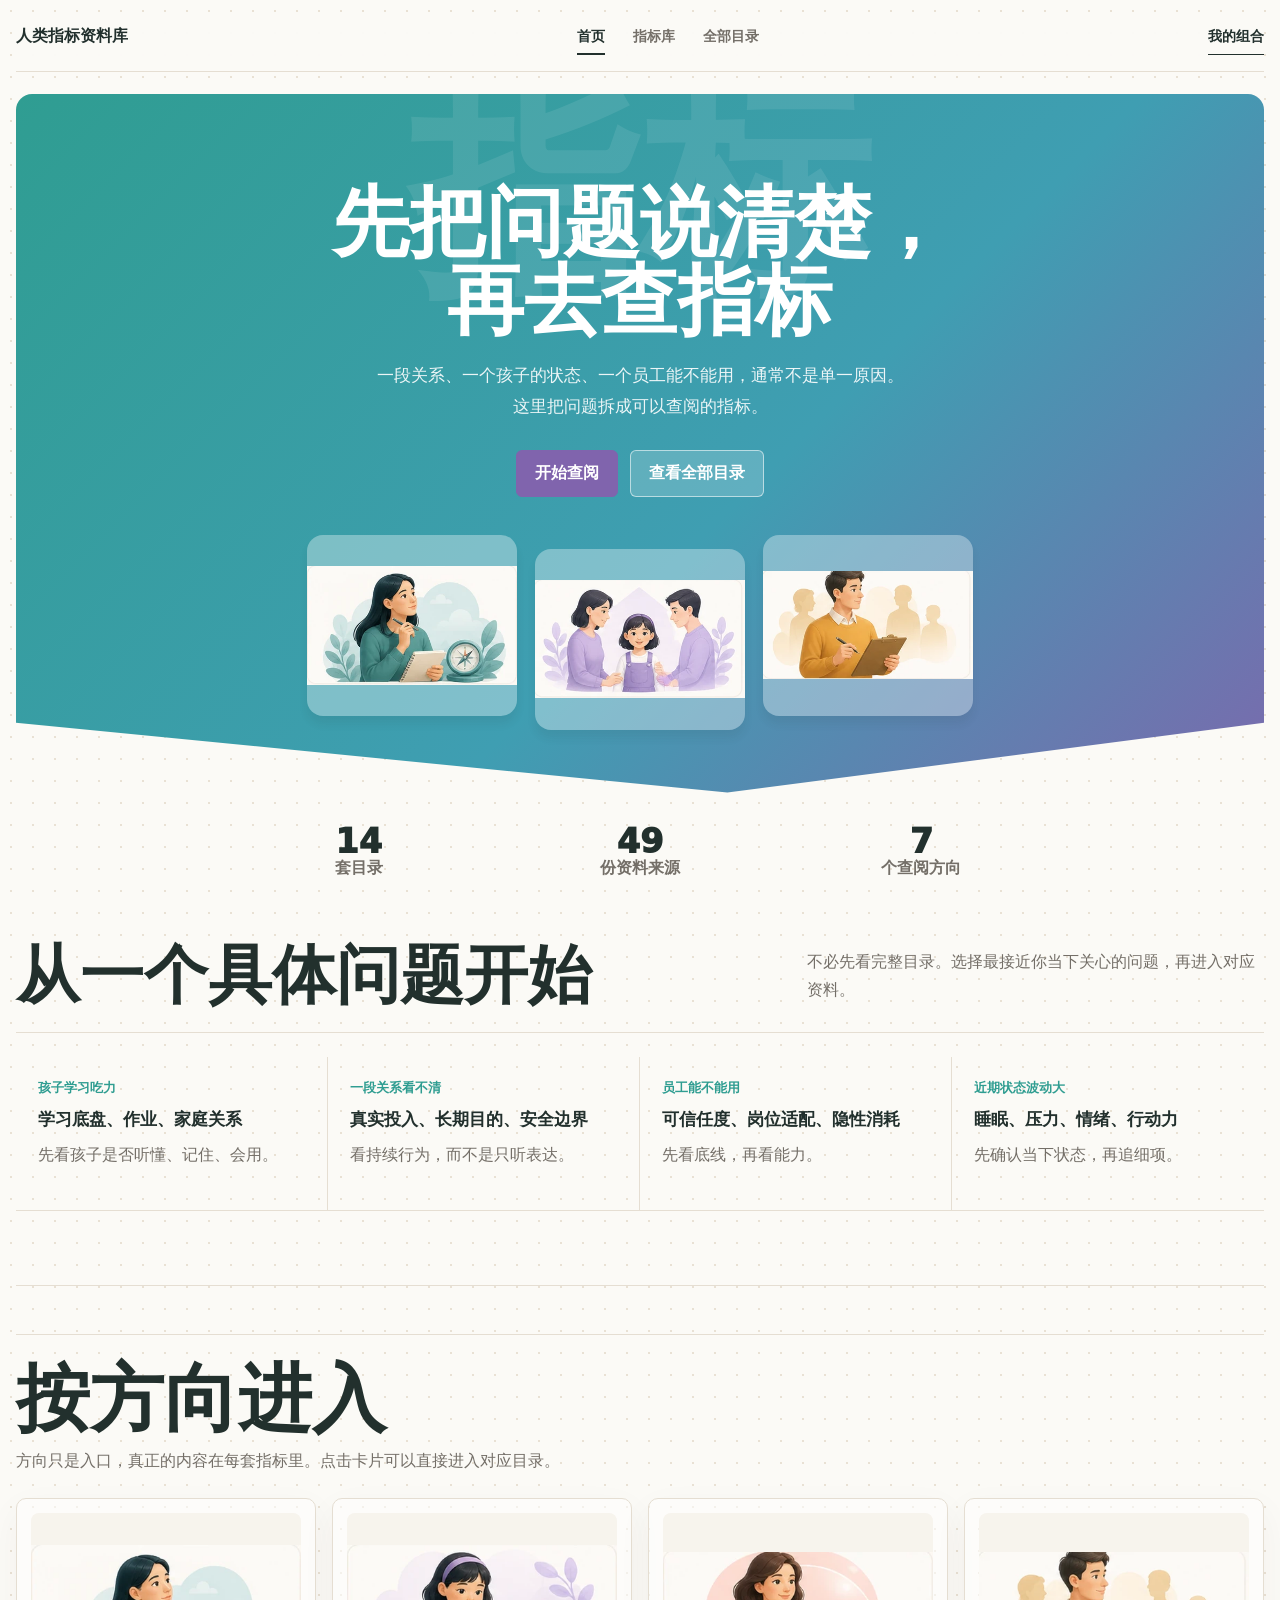
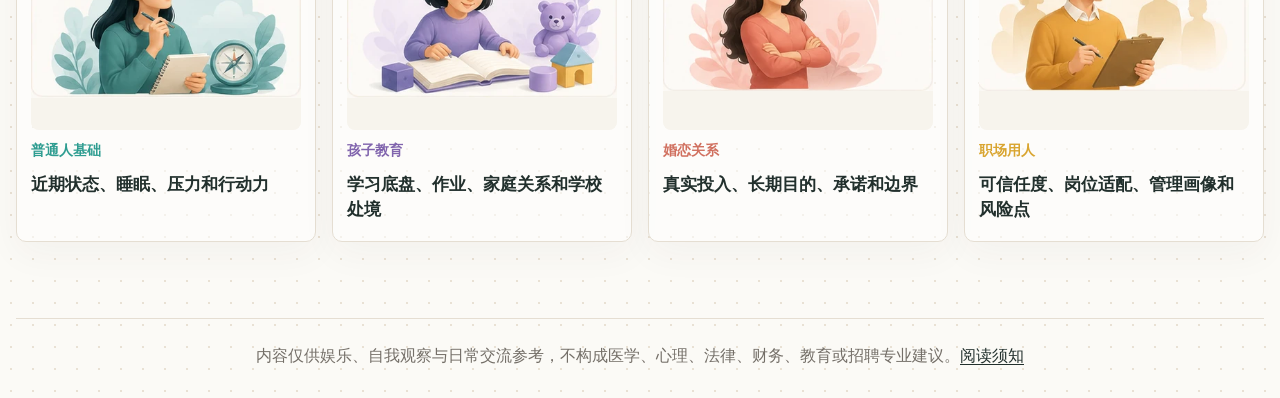
==== commit 71f00624: "Fix layout overlap issues" ====
--- a/index.html
+++ b/index.html
@@ -40,7 +40,7 @@
     <main id="top">
       <section class="home-problem-hero" aria-labelledby="hero-title">
         <div class="home-problem-copy">
-          <h1 id="hero-title">先把问题说清楚，再去查指标</h1>
+          <h1 id="hero-title"><span>先把问题说清楚，</span><span>再去查指标</span></h1>
           <p>
             <span>一段关系、一个孩子的状态、一个员工能不能用，通常不是单一原因。</span>
             <span>这里把问题拆成可以查阅的指标。</span>
@@ -65,7 +65,7 @@
 
       <section id="home-directions" class="home-question-entry" aria-labelledby="home-directions-title">
         <div class="home-question-copy">
-          <h2 id="home-directions-title"><span>从一个</span><span>具体问题开始</span></h2>
+          <h2 id="home-directions-title">从一个具体问题开始</h2>
           <p>不必先看完整目录。选择最接近你当下关心的问题，再进入对应资料。</p>
         </div>
         <div class="home-question-grid" aria-label="常见查阅问题">
--- a/styles.css
+++ b/styles.css
@@ -871,6 +871,11 @@
   text-wrap: balance;
 }
 
+.home-problem-copy h1 span {
+  display: inline-block;
+  white-space: nowrap;
+}
+
 .home-problem-copy p {
   max-width: 62rem;
   margin: 20px 0 0;
@@ -951,37 +956,41 @@
 
 .home-question-entry {
   display: grid;
-  grid-template-columns: minmax(290px, 0.38fr) minmax(0, 1fr);
-  gap: 42px;
+  grid-template-columns: 1fr;
+  gap: 24px;
   align-items: start;
-  padding: 50px 0 70px;
+  padding: 54px 0 74px;
   border-bottom: 1px solid var(--line);
 }
 
+.home-question-copy {
+  display: grid;
+  grid-template-columns: minmax(0, 0.68fr) minmax(280px, 0.42fr);
+  gap: clamp(22px, 4vw, 58px);
+  align-items: end;
+  padding-bottom: 24px;
+  border-bottom: 1px solid var(--line);
+}
+
 .home-question-copy h2 {
-  max-width: 9em;
+  max-width: 12em;
   margin: 0;
-  font-size: clamp(2.7rem, 4.45vw, 4.95rem);
-  line-height: 1.04;
+  font-size: clamp(3rem, 5vw, 5.15rem);
+  line-height: 1.02;
   text-wrap: balance;
-}
-
-.home-question-copy h2 span {
-  display: block;
-  white-space: nowrap;
 }
 
 .home-question-copy p {
   max-width: 28rem;
-  margin: 18px 0 0;
+  margin: 0 0 4px;
   color: var(--muted);
   line-height: 1.78;
 }
 
 .home-question-grid {
   display: grid;
-  grid-template-columns: repeat(2, minmax(0, 1fr));
-  border-top: 1px solid var(--line);
+  grid-template-columns: repeat(4, minmax(0, 1fr));
+  border-top: 0;
 }
 
 .home-question-card {
@@ -1000,6 +1009,10 @@
 }
 
 .home-question-card:nth-child(2n) {
+  border-right: 1px solid var(--line);
+}
+
+.home-question-card:last-child {
   border-right: 0;
 }
 
@@ -1145,7 +1158,7 @@
 
 .reader-tools {
   position: fixed;
-  right: 0;
+  right: max(12px, calc((100vw - var(--max)) / 2 + 12px));
   bottom: 18px;
   z-index: 70;
   display: inline-flex;
@@ -1155,14 +1168,14 @@
   background: rgba(255, 255, 255, 0.84);
   backdrop-filter: blur(14px);
   box-shadow: 0 10px 30px rgba(63, 53, 41, 0.06);
-  transform: translateX(calc(100% - 14px));
+  transform: translateY(0);
   transition: transform 260ms var(--ease), opacity 260ms var(--ease);
-  opacity: 0.72;
+  opacity: 0.82;
 }
 
 .reader-tools:hover,
 .reader-tools:focus-within {
-  transform: translateX(0);
+  transform: translateY(-2px);
   opacity: 1;
 }
 
@@ -4436,6 +4449,37 @@
   }
 
   .home-page h1 {
+    white-space: normal;
+  }
+
+  .home-question-copy {
+    grid-template-columns: 1fr;
+    gap: 14px;
+  }
+
+  .home-question-copy h2 {
+    max-width: none;
+  }
+
+  .home-question-copy p {
+    margin: 0;
+  }
+
+  .home-question-grid {
+    grid-template-columns: repeat(2, minmax(0, 1fr));
+  }
+
+  .home-question-card:nth-child(2n) {
+    border-right: 0;
+  }
+
+  .choice-b {
+    grid-template-columns: 1fr;
+    gap: 24px;
+  }
+
+  .choice-b .library-choice-copy h1,
+  .choice-b .library-choice-copy h2 {
     white-space: normal;
   }
 
@@ -5245,7 +5289,7 @@
   }
 
   .home-problem-copy h1 {
-    font-size: 2.85rem;
+    font-size: clamp(2.16rem, 10.45vw, 2.58rem);
   }
 
   .home-problem-copy p {
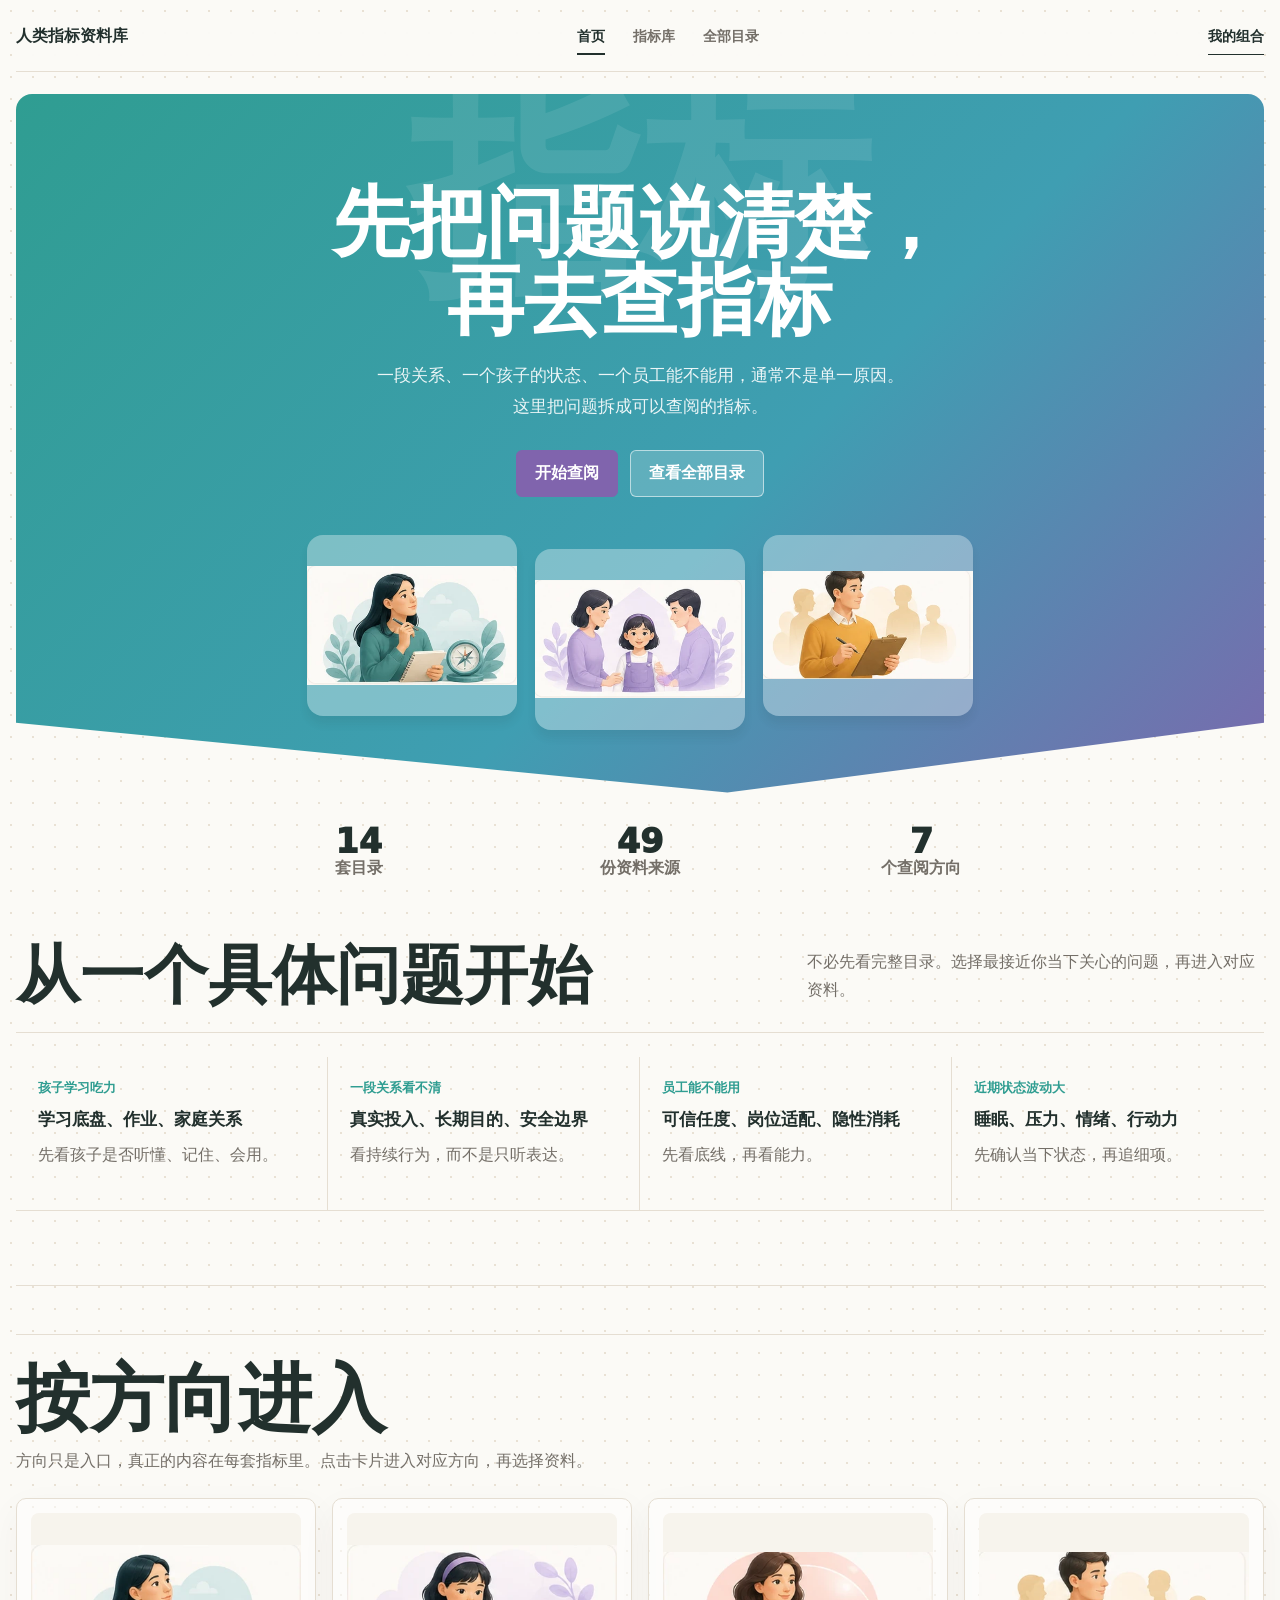
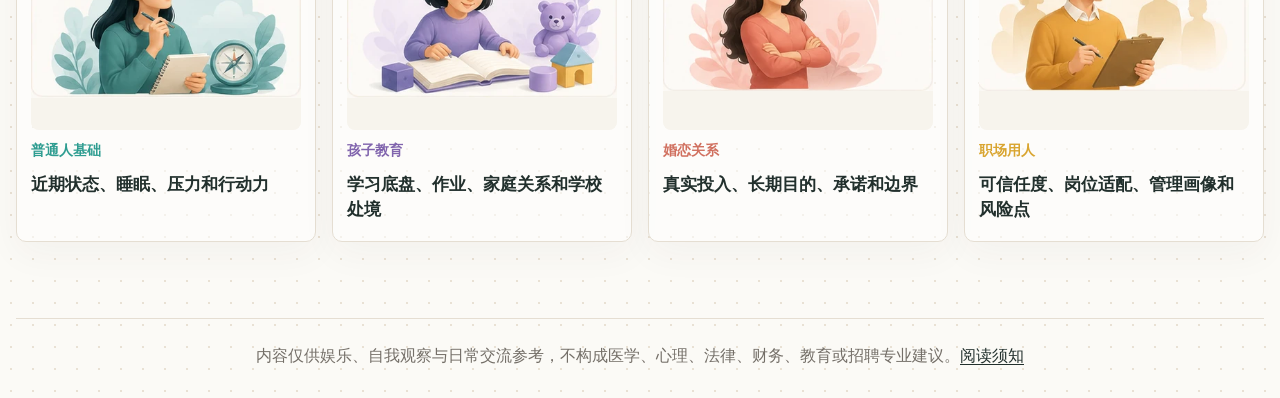
==== commit 789d133c: "Add dedicated direction pages" ====
--- a/index.html
+++ b/index.html
@@ -95,7 +95,7 @@
       <section class="home-directions" aria-labelledby="home-direction-strip-title">
         <div class="home-directions-head">
           <h2 id="home-direction-strip-title">按方向进入</h2>
-          <p>方向只是入口，真正的内容在每套指标里。点击卡片可以直接进入对应目录。</p>
+          <p>方向只是入口，真正的内容在每套指标里。点击卡片进入对应方向，再选择资料。</p>
         </div>
         <div class="home-type-grid" aria-label="常用指标方向">
           <a class="home-type-card tone-teal" href="./library.html?category=general">
--- a/styles.css
+++ b/styles.css
@@ -1893,6 +1893,355 @@
   object-position: center;
 }
 
+.direction-page {
+  display: grid;
+  gap: clamp(34px, 5vw, 70px);
+  padding: 28px 0 86px;
+}
+
+.direction-teal {
+  --direction-accent: var(--teal);
+  --direction-soft: var(--teal-soft);
+  --direction-word: "状态";
+}
+
+.direction-purple {
+  --direction-accent: var(--purple);
+  --direction-soft: var(--purple-soft);
+  --direction-word: "孩子";
+}
+
+.direction-coral {
+  --direction-accent: var(--coral);
+  --direction-soft: var(--coral-soft);
+  --direction-word: "关系";
+}
+
+.direction-ochre {
+  --direction-accent: var(--ochre);
+  --direction-soft: var(--ochre-soft);
+  --direction-word: "职场";
+}
+
+.direction-detail-hero {
+  position: relative;
+  display: grid;
+  grid-template-columns: minmax(0, 0.92fr) minmax(360px, 0.68fr);
+  gap: clamp(26px, 4.8vw, 74px);
+  align-items: center;
+  min-height: 432px;
+  padding: clamp(34px, 5vw, 68px);
+  overflow: hidden;
+  border: 1px solid color-mix(in srgb, var(--direction-accent) 24%, var(--line));
+  border-radius: 18px;
+  background:
+    linear-gradient(116deg, color-mix(in srgb, var(--direction-soft) 90%, #fff), rgba(255, 255, 255, 0.78) 52%, rgba(255, 255, 255, 0.54)),
+    #fff;
+  box-shadow: 0 22px 64px color-mix(in srgb, var(--direction-accent) 9%, transparent);
+}
+
+.direction-detail-hero::before {
+  content: var(--direction-word);
+  position: absolute;
+  right: clamp(12px, 4vw, 70px);
+  bottom: -0.24em;
+  z-index: 0;
+  color: color-mix(in srgb, var(--direction-accent) 8%, transparent);
+  font-size: clamp(8rem, 18vw, 18rem);
+  font-weight: 950;
+  line-height: 1;
+  pointer-events: none;
+}
+
+.direction-detail-copy,
+.direction-visual-stack {
+  position: relative;
+  z-index: 1;
+}
+
+.direction-detail-copy {
+  display: grid;
+  align-content: center;
+  gap: 16px;
+}
+
+.direction-back-link {
+  width: fit-content;
+  color: var(--direction-accent);
+  font-size: 0.9rem;
+  font-weight: 900;
+  box-shadow: inset 0 -1px 0 currentColor;
+}
+
+.direction-detail-copy h1 {
+  max-width: none;
+  margin: 0;
+  color: var(--ink);
+  font-size: clamp(3.55rem, 6.2vw, 6rem);
+  line-height: 0.98;
+  letter-spacing: 0;
+  text-wrap: balance;
+}
+
+.direction-detail-copy h1 span {
+  display: block;
+  white-space: nowrap;
+}
+
+.direction-detail-copy h1 span + span {
+  margin-top: -0.05em;
+}
+
+.direction-detail-copy > p:not(.choice-kicker) {
+  max-width: 48rem;
+  margin: 0;
+  color: var(--ink-2);
+  font-size: 1.08rem;
+  line-height: 1.82;
+}
+
+.direction-hero-actions {
+  display: flex;
+  flex-wrap: wrap;
+  gap: 12px;
+  margin-top: 10px;
+}
+
+.direction-hero-actions .button.primary {
+  background: var(--direction-accent);
+}
+
+.direction-visual-stack {
+  min-height: 326px;
+}
+
+.direction-visual-stack span {
+  position: absolute;
+  display: block;
+  width: 58%;
+  padding: 10px;
+  border-radius: 18px;
+  background: rgba(255, 255, 255, 0.72);
+  box-shadow: 0 24px 60px rgba(68, 55, 40, 0.1);
+}
+
+.direction-visual-stack span:nth-child(1) {
+  left: 0;
+  top: 12px;
+  transform: rotate(-3deg);
+}
+
+.direction-visual-stack span:nth-child(2) {
+  right: 0;
+  top: 90px;
+  transform: rotate(4deg);
+}
+
+.direction-visual-stack span:nth-child(3) {
+  left: 18%;
+  bottom: 4px;
+  transform: rotate(1deg);
+}
+
+.direction-visual-stack img {
+  width: 100%;
+  aspect-ratio: 1.62;
+  border-radius: 12px;
+  object-fit: contain;
+  object-position: center center;
+  background: color-mix(in srgb, var(--direction-soft) 34%, #fff);
+}
+
+.direction-issue-section,
+.direction-pack-section {
+  border-top: 1px solid var(--line);
+}
+
+.direction-section-head,
+.direction-pack-head {
+  display: grid;
+  grid-template-columns: minmax(280px, 0.36fr) minmax(0, 1fr);
+  gap: clamp(24px, 5vw, 80px);
+  align-items: end;
+  padding: 34px 0 24px;
+}
+
+.direction-section-head h2,
+.direction-pack-head h2 {
+  margin: 8px 0 0;
+  color: var(--ink);
+  font-size: clamp(2.65rem, 4.8vw, 4.7rem);
+  line-height: 1.02;
+  letter-spacing: 0;
+  text-wrap: balance;
+}
+
+.direction-section-head > p,
+.direction-pack-head > p {
+  max-width: 52rem;
+  margin: 0;
+  color: var(--muted);
+  font-size: 1.02rem;
+  line-height: 1.78;
+}
+
+.direction-issue-grid {
+  display: grid;
+  grid-template-columns: repeat(3, minmax(0, 1fr));
+  border-top: 1px solid var(--line);
+  border-bottom: 1px solid var(--line);
+}
+
+.direction-issue-grid article {
+  display: grid;
+  align-content: start;
+  gap: 12px;
+  min-height: 176px;
+  padding: 24px 28px 28px 0;
+  border-right: 1px solid var(--line);
+}
+
+.direction-issue-grid article + article {
+  padding-left: 28px;
+}
+
+.direction-issue-grid article:last-child {
+  border-right: 0;
+}
+
+.direction-issue-grid span {
+  color: var(--direction-accent);
+  font-size: 0.86rem;
+  font-weight: 950;
+}
+
+.direction-issue-grid strong {
+  color: var(--ink);
+  font-size: 1.22rem;
+  line-height: 1.42;
+}
+
+.direction-issue-grid p {
+  max-width: 24rem;
+  margin: 0;
+  color: var(--muted);
+  line-height: 1.72;
+}
+
+.direction-pack-list {
+  display: grid;
+  gap: 16px;
+}
+
+.direction-pack-card {
+  --pack-accent: var(--direction-accent);
+  display: grid;
+  grid-template-columns: minmax(220px, 0.25fr) minmax(0, 1fr) auto;
+  gap: 24px;
+  align-items: center;
+  min-height: 178px;
+  padding: 18px;
+  border: 1px solid color-mix(in srgb, var(--pack-accent) 22%, var(--line));
+  border-radius: 16px;
+  background: rgba(255, 255, 255, 0.7);
+  box-shadow: 0 14px 46px color-mix(in srgb, var(--pack-accent) 7%, transparent);
+  transition:
+    transform 260ms var(--ease),
+    border-color 260ms var(--ease),
+    background 260ms var(--ease),
+    box-shadow 260ms var(--ease);
+}
+
+.direction-pack-card:hover,
+.direction-pack-card:focus-visible {
+  transform: translateY(-4px);
+  border-color: color-mix(in srgb, var(--pack-accent) 48%, var(--line-strong));
+  background: rgba(255, 255, 255, 0.9);
+  box-shadow: 0 24px 64px color-mix(in srgb, var(--pack-accent) 11%, transparent);
+}
+
+.direction-pack-image {
+  display: block;
+  overflow: hidden;
+  border-radius: 13px;
+  background: color-mix(in srgb, var(--pack-accent) 13%, #fff);
+}
+
+.direction-pack-image img {
+  width: 100%;
+  aspect-ratio: 1.65;
+  object-fit: contain;
+  object-position: center center;
+}
+
+.direction-pack-copy {
+  display: grid;
+  gap: 9px;
+  min-width: 0;
+}
+
+.direction-pack-copy .pack-meta {
+  color: var(--pack-accent);
+  font-size: 0.86rem;
+  font-weight: 950;
+}
+
+.direction-pack-copy strong {
+  color: var(--ink);
+  font-size: clamp(1.28rem, 1.7vw, 1.72rem);
+  line-height: 1.22;
+}
+
+.direction-pack-copy em {
+  max-width: 58rem;
+  color: var(--ink-2);
+  font-style: normal;
+  line-height: 1.72;
+}
+
+.direction-pack-action {
+  align-self: end;
+  justify-self: end;
+  color: var(--pack-accent);
+  font-weight: 900;
+  white-space: nowrap;
+  box-shadow: inset 0 -1px 0 currentColor;
+}
+
+.direction-related {
+  display: grid;
+  grid-template-columns: minmax(180px, 0.22fr) minmax(0, 1fr);
+  gap: 26px;
+  margin-top: 26px;
+  padding-top: 24px;
+  border-top: 1px solid var(--line);
+}
+
+.direction-related > div {
+  display: grid;
+  grid-template-columns: repeat(2, minmax(0, 1fr));
+  gap: 0 24px;
+}
+
+.direction-related a {
+  display: grid;
+  gap: 8px;
+  padding: 16px 0;
+  border-bottom: 1px solid var(--line);
+}
+
+.direction-related a span {
+  color: var(--direction-accent);
+  font-size: 0.82rem;
+  font-weight: 900;
+}
+
+.direction-related a strong {
+  color: var(--ink);
+  font-size: 1.06rem;
+  line-height: 1.36;
+}
+
 .indicator-roles {
   padding: 18px 0 70px;
 }
@@ -4481,6 +4830,32 @@
   .choice-b .library-choice-copy h1,
   .choice-b .library-choice-copy h2 {
     white-space: normal;
+  }
+
+  .direction-detail-hero {
+    grid-template-columns: 1fr;
+    min-height: auto;
+  }
+
+  .direction-visual-stack {
+    max-width: 720px;
+    min-height: 250px;
+  }
+
+  .direction-section-head,
+  .direction-pack-head,
+  .direction-related {
+    grid-template-columns: 1fr;
+    gap: 16px;
+  }
+
+  .direction-pack-card {
+    grid-template-columns: minmax(180px, 0.32fr) minmax(0, 1fr);
+  }
+
+  .direction-pack-action {
+    grid-column: 2;
+    justify-self: start;
   }
 
   .custom-path-layout {
@@ -4880,6 +5255,72 @@
     white-space: normal;
   }
 
+  .direction-page {
+    gap: 46px;
+    padding: 16px 0 78px;
+  }
+
+  .direction-detail-hero {
+    padding: 30px;
+    border-radius: 16px;
+  }
+
+  .direction-detail-copy h1 {
+    max-width: none;
+    font-size: clamp(2.85rem, 10vw, 4.6rem);
+    line-height: 1.02;
+  }
+
+  .direction-detail-copy > p:not(.choice-kicker) {
+    font-size: 1rem;
+  }
+
+  .direction-visual-stack {
+    min-height: 220px;
+  }
+
+  .direction-section-head,
+  .direction-pack-head {
+    padding: 28px 0 18px;
+  }
+
+  .direction-section-head h2,
+  .direction-pack-head h2 {
+    font-size: clamp(2.1rem, 8vw, 3.4rem);
+  }
+
+  .direction-issue-grid {
+    grid-template-columns: 1fr;
+  }
+
+  .direction-issue-grid article,
+  .direction-issue-grid article + article {
+    min-height: auto;
+    padding: 18px 0;
+    border-right: 0;
+    border-bottom: 1px solid var(--line);
+  }
+
+  .direction-issue-grid article:last-child {
+    border-bottom: 0;
+  }
+
+  .direction-pack-card {
+    grid-template-columns: 1fr;
+    gap: 14px;
+    padding: 16px;
+  }
+
+  .direction-pack-action {
+    grid-column: auto;
+    justify-self: start;
+    align-self: auto;
+  }
+
+  .direction-related > div {
+    grid-template-columns: 1fr;
+  }
+
   .choice-tile-grid {
     grid-template-columns: repeat(2, minmax(0, 1fr));
   }
@@ -5259,6 +5700,72 @@
 
   .role-band {
     padding: 34px 18px 38px;
+  }
+
+  .direction-page {
+    gap: 42px;
+    padding: 12px 0 72px;
+  }
+
+  .direction-detail-hero {
+    padding: 28px;
+    border-radius: 16px;
+  }
+
+  .direction-detail-copy h1 {
+    max-width: none;
+    font-size: clamp(2.7rem, 10vw, 4.2rem);
+    line-height: 1.02;
+  }
+
+  .direction-detail-copy > p:not(.choice-kicker) {
+    font-size: 1rem;
+  }
+
+  .direction-visual-stack {
+    min-height: 220px;
+  }
+
+  .direction-section-head,
+  .direction-pack-head {
+    padding: 28px 0 18px;
+  }
+
+  .direction-section-head h2,
+  .direction-pack-head h2 {
+    font-size: clamp(2.1rem, 8vw, 3.4rem);
+  }
+
+  .direction-issue-grid {
+    grid-template-columns: 1fr;
+  }
+
+  .direction-issue-grid article,
+  .direction-issue-grid article + article {
+    min-height: auto;
+    padding: 18px 0;
+    border-right: 0;
+    border-bottom: 1px solid var(--line);
+  }
+
+  .direction-issue-grid article:last-child {
+    border-bottom: 0;
+  }
+
+  .direction-pack-card {
+    grid-template-columns: 1fr;
+    gap: 14px;
+    padding: 16px;
+  }
+
+  .direction-pack-action {
+    grid-column: auto;
+    justify-self: start;
+    align-self: auto;
+  }
+
+  .direction-related > div {
+    grid-template-columns: 1fr;
   }
 
   .role-band-head h2 {
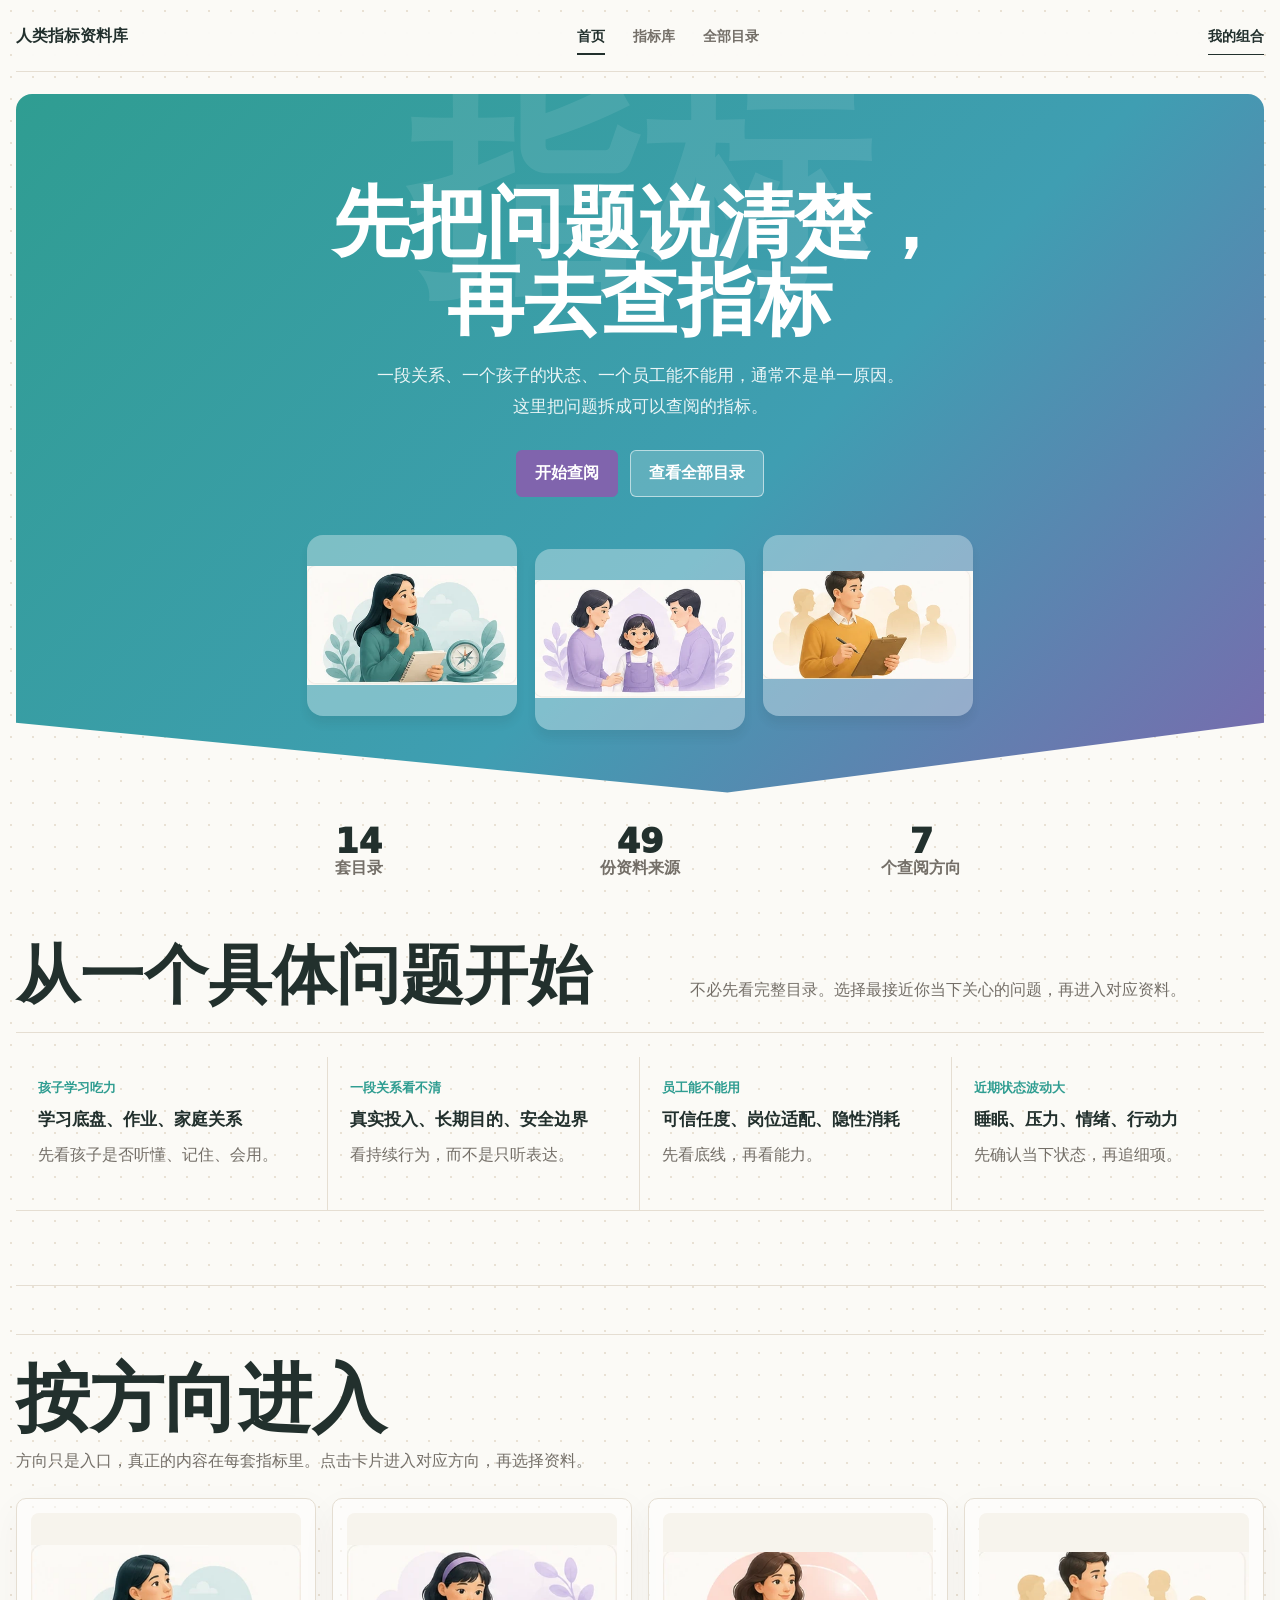
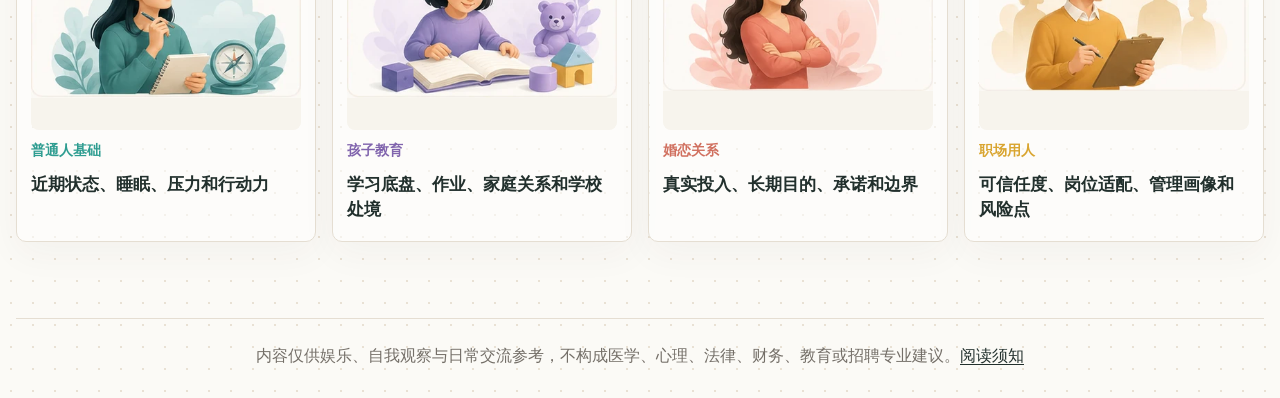
==== commit ac60b09d: "Render full source indicator lists" ====
--- a/index.html
+++ b/index.html
@@ -17,6 +17,7 @@
     <meta property="og:image" content="https://human-metrics-indicator-site.pages.dev/assets/share-cover.webp" />
     <link rel="icon" href="./assets/favicon.svg" type="image/svg+xml" />
     <link rel="stylesheet" href="./styles.css" />
+    <script src="./indicator-data.js" defer></script>
     <script src="./app.js" defer></script>
   </head>
   <body class="home-page">
--- a/styles.css
+++ b/styles.css
@@ -965,7 +965,7 @@
 
 .home-question-copy {
   display: grid;
-  grid-template-columns: minmax(0, 0.68fr) minmax(280px, 0.42fr);
+  grid-template-columns: minmax(0, 0.52fr) minmax(560px, 0.48fr);
   gap: clamp(22px, 4vw, 58px);
   align-items: end;
   padding-bottom: 24px;
@@ -981,10 +981,11 @@
 }
 
 .home-question-copy p {
-  max-width: 28rem;
+  max-width: none;
   margin: 0 0 4px;
   color: var(--muted);
   line-height: 1.78;
+  white-space: nowrap;
 }
 
 .home-question-grid {
@@ -2128,6 +2129,68 @@
   line-height: 1.72;
 }
 
+.direction-issue-shell {
+  display: grid;
+  grid-template-columns: minmax(260px, 0.24fr) minmax(0, 1fr);
+  overflow: hidden;
+  margin-top: 32px;
+  border: 1px solid color-mix(in srgb, var(--direction-accent) 20%, var(--line));
+  border-radius: 16px;
+  background: rgba(255, 255, 255, 0.68);
+}
+
+.direction-issue-shell .direction-section-head {
+  display: block;
+  padding: 30px 28px;
+  border: 0;
+  background: color-mix(in srgb, var(--direction-soft) 82%, #fff);
+}
+
+.direction-issue-shell .direction-section-head h2 {
+  max-width: 6em;
+  margin: 8px 0 0;
+  font-size: clamp(2.2rem, 3.25vw, 3.45rem);
+  line-height: 1.05;
+}
+
+.direction-issue-shell .direction-section-head > p {
+  max-width: 18rem;
+  margin: 18px 0 0;
+  font-size: 0.98rem;
+  line-height: 1.75;
+}
+
+.direction-issue-shell .direction-issue-grid {
+  border: 0;
+}
+
+.direction-issue-shell .direction-issue-grid article {
+  min-height: 214px;
+  padding: 34px 30px;
+  border-right: 0;
+  border-left: 1px solid var(--line);
+  border-bottom: 0;
+}
+
+.direction-issue-shell .direction-issue-grid article + article {
+  padding-left: 30px;
+}
+
+.direction-issue-shell .direction-issue-grid span {
+  color: var(--direction-accent);
+  font-size: 0.9rem;
+}
+
+.direction-issue-shell .direction-issue-grid strong {
+  margin-top: 10px;
+  font-size: 1.18rem;
+}
+
+.direction-issue-shell .direction-issue-grid p {
+  margin-top: 10px;
+  line-height: 1.72;
+}
+
 .direction-pack-list {
   display: grid;
   gap: 16px;
@@ -4319,6 +4382,25 @@
   font-weight: 900;
 }
 
+.detail-section-heading {
+  display: flex;
+  align-items: end;
+  justify-content: space-between;
+  gap: 16px;
+  margin-top: 20px;
+}
+
+.detail-section-heading .detail-subtitle {
+  margin-top: 0;
+}
+
+.detail-section-heading span {
+  color: var(--muted);
+  font-size: 0.78rem;
+  font-weight: 900;
+  white-space: nowrap;
+}
+
 .detail-groups,
 .indicator-list {
   display: grid;
@@ -4356,6 +4438,9 @@
   grid-template-columns: repeat(auto-fit, minmax(150px, 1fr));
   gap: 8px;
   border-top: 0;
+  max-height: 520px;
+  overflow: auto;
+  padding-right: 4px;
 }
 
 .group-row strong,
@@ -4455,6 +4540,31 @@
 .add-button:focus-visible {
   transform: translateY(-2px);
   box-shadow: 0 16px 34px color-mix(in srgb, var(--theme-accent) 28%, transparent);
+}
+
+.indicator-actions {
+  display: flex;
+  flex-wrap: wrap;
+  gap: 12px;
+  margin-top: 20px;
+}
+
+.indicator-actions .add-button {
+  margin-top: 0;
+}
+
+.indicator-actions .add-button:first-child {
+  background: #fff;
+  color: var(--theme-accent);
+  box-shadow: none;
+}
+
+.indicator-actions .add-button:first-child.is-selected {
+  background: var(--theme-soft);
+}
+
+.add-pack-button {
+  min-width: 190px;
 }
 
 .detail-card .detail-next-copy {
@@ -4812,6 +4922,7 @@
 
   .home-question-copy p {
     margin: 0;
+    white-space: normal;
   }
 
   .home-question-grid {
@@ -5305,6 +5416,35 @@
     border-bottom: 0;
   }
 
+  .direction-issue-shell {
+    grid-template-columns: 1fr;
+  }
+
+  .direction-issue-shell .direction-section-head {
+    padding: 24px 22px;
+  }
+
+  .direction-issue-shell .direction-section-head h2 {
+    max-width: none;
+    font-size: clamp(2.2rem, 9vw, 3rem);
+  }
+
+  .direction-issue-shell .direction-section-head > p {
+    max-width: none;
+  }
+
+  .direction-issue-shell .direction-issue-grid article,
+  .direction-issue-shell .direction-issue-grid article + article {
+    min-height: auto;
+    padding: 22px;
+    border-left: 0;
+    border-bottom: 1px solid var(--line);
+  }
+
+  .direction-issue-shell .direction-issue-grid article:last-child {
+    border-bottom: 0;
+  }
+
   .direction-pack-card {
     grid-template-columns: 1fr;
     gap: 14px;
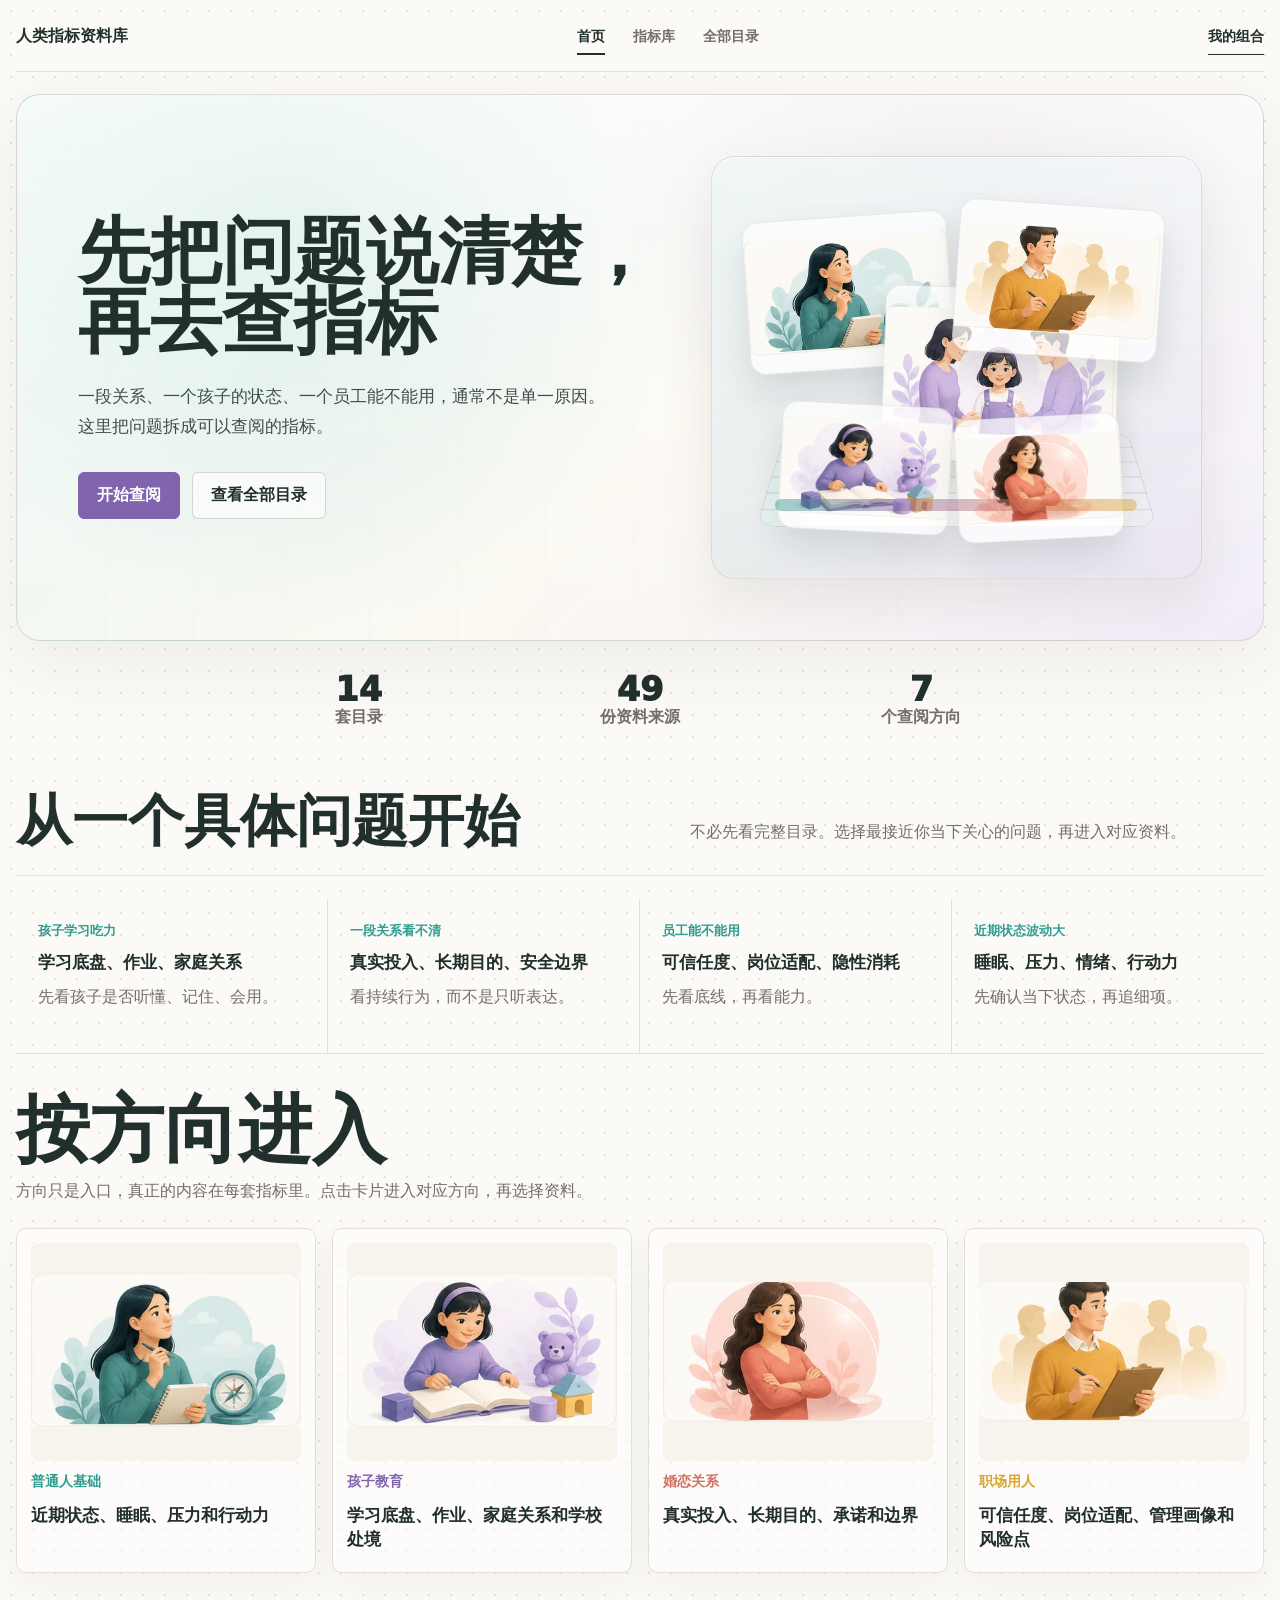
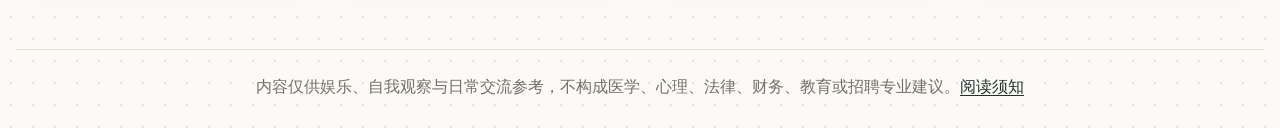
==== commit 2d1b9fdd: "Redesign home hero visual" ====
--- a/index.html
+++ b/index.html
@@ -50,10 +50,14 @@
             <a class="button primary" href="./library.html">开始查阅</a>
             <a class="button secondary" href="./catalog.html">查看全部目录</a>
           </div>
-          <div class="home-problem-scene" aria-hidden="true">
+        </div>
+        <div class="home-problem-visual" aria-hidden="true">
+          <div class="home-problem-scene">
             <img src="./assets/indicator-art/ordinary-status.webp" alt="" />
             <img src="./assets/indicator-art/family-relationship.webp" alt="" />
             <img src="./assets/indicator-art/management-pro.webp" alt="" />
+            <img src="./assets/indicator-art/child-learning.webp" alt="" />
+            <img src="./assets/indicator-art/female-boyfriend-screen.webp" alt="" />
           </div>
         </div>
       </section>
--- a/styles.css
+++ b/styles.css
@@ -682,7 +682,7 @@
 }
 
 .home-directions {
-  padding: 48px 0 76px;
+  padding: 20px 0 76px;
 }
 
 .home-directions-head,
@@ -691,8 +691,8 @@
   grid-template-columns: 1fr;
   gap: 10px;
   align-items: start;
-  padding: 26px 0 22px;
-  border-top: 1px solid var(--line);
+  padding: 0 0 22px;
+  border-top: 0;
 }
 
 .home-directions-head h2 {
@@ -829,57 +829,62 @@
 
 .home-problem-hero {
   position: relative;
+  display: grid;
+  grid-template-columns: minmax(0, 0.95fr) minmax(380px, 0.82fr);
+  gap: clamp(28px, 5vw, 72px);
+  align-items: center;
   margin-top: 22px;
+  padding: clamp(36px, 4.8vw, 70px);
   overflow: hidden;
-  border-radius: 16px;
+  border: 1px solid rgba(76, 65, 48, 0.15);
+  border-radius: 24px;
   background:
-    linear-gradient(135deg, rgba(47, 157, 145, 0.98), rgba(63, 158, 178, 0.98) 58%, rgba(128, 100, 173, 0.9)),
-    #3f9eb2;
-  clip-path: polygon(0 0, 100% 0, 100% 90%, 57% 100%, 0 90%);
-  color: #fff;
+    radial-gradient(circle at 76% 18%, rgba(128, 100, 173, 0.2), transparent 34%),
+    radial-gradient(circle at 22% 24%, rgba(47, 157, 145, 0.18), transparent 38%),
+    linear-gradient(135deg, rgba(232, 247, 243, 0.96), rgba(252, 249, 242, 0.98) 55%, rgba(240, 235, 248, 0.96)),
+    #fbfaf6;
+  box-shadow: 0 20px 70px rgba(76, 65, 48, 0.08);
+  color: var(--ink);
 }
 
 .home-problem-hero::before {
-  content: "指标";
+  content: "";
   position: absolute;
-  left: 50%;
-  top: -20px;
-  transform: translateX(-50%);
-  color: rgba(255, 255, 255, 0.09);
-  font-size: clamp(9rem, 18vw, 17rem);
-  font-weight: 950;
-  line-height: 1;
-  white-space: nowrap;
+  inset: 0;
+  background-image:
+    linear-gradient(rgba(255, 255, 255, 0.66), rgba(255, 255, 255, 0)),
+    repeating-linear-gradient(90deg, rgba(206, 194, 176, 0.1) 0 1px, transparent 1px 88px);
+  pointer-events: none;
 }
 
 .home-problem-copy {
   position: relative;
   z-index: 1;
   display: grid;
-  justify-items: center;
-  padding: clamp(54px, 7vw, 92px) clamp(22px, 5vw, 64px) clamp(58px, 6vw, 78px);
-  text-align: center;
+  justify-items: start;
+  padding: 0;
+  text-align: left;
 }
 
 .home-problem-copy h1 {
-  max-width: 13em;
+  max-width: 10.8em;
   margin: 0;
-  color: #fff;
-  font-size: clamp(3.05rem, 6vw, 5.8rem);
-  line-height: 1.02;
+  color: var(--ink);
+  font-size: clamp(3.2rem, 5.6vw, 5.95rem);
+  line-height: 0.98;
   letter-spacing: 0;
   text-wrap: balance;
 }
 
 .home-problem-copy h1 span {
-  display: inline-block;
+  display: block;
   white-space: nowrap;
 }
 
 .home-problem-copy p {
-  max-width: 62rem;
-  margin: 20px 0 0;
-  color: rgba(255, 255, 255, 0.9);
+  max-width: 48rem;
+  margin: 24px 0 0;
+  color: var(--ink-2);
   font-size: 1.08rem;
   line-height: 1.78;
   text-wrap: pretty;
@@ -892,9 +897,9 @@
 .home-problem-actions {
   display: flex;
   flex-wrap: wrap;
-  justify-content: center;
+  justify-content: flex-start;
   gap: 12px;
-  margin-top: 28px;
+  margin-top: 30px;
 }
 
 .home-problem-actions .button.primary {
@@ -904,31 +909,103 @@
 }
 
 .home-problem-actions .button.secondary {
-  border-color: rgba(255, 255, 255, 0.56);
-  background: rgba(255, 255, 255, 0.18);
-  color: #fff;
+  border-color: rgba(76, 65, 48, 0.2);
+  background: rgba(255, 255, 255, 0.62);
+  color: var(--ink);
+}
+
+.home-problem-visual {
+  position: relative;
+  z-index: 1;
+  min-height: clamp(330px, 33vw, 440px);
+  border: 1px solid rgba(76, 65, 48, 0.12);
+  border-radius: 24px;
+  background:
+    linear-gradient(180deg, rgba(255, 255, 255, 0.62), rgba(255, 255, 255, 0.25)),
+    linear-gradient(135deg, rgba(47, 157, 145, 0.16), rgba(128, 100, 173, 0.12));
+  box-shadow:
+    inset 0 1px 0 rgba(255, 255, 255, 0.7),
+    0 20px 54px rgba(76, 65, 48, 0.1);
+  overflow: hidden;
+}
+
+.home-problem-visual::before {
+  content: "";
+  position: absolute;
+  left: 9%;
+  right: 9%;
+  bottom: 12%;
+  height: 44%;
+  border: 1px solid rgba(76, 65, 48, 0.12);
+  border-radius: 22px;
+  background:
+    linear-gradient(90deg, rgba(47, 157, 145, 0.12), transparent 18%, transparent 82%, rgba(128, 100, 173, 0.1)),
+    repeating-linear-gradient(0deg, rgba(255, 255, 255, 0.88) 0 28px, rgba(238, 232, 222, 0.9) 28px 31px);
+  transform: perspective(900px) rotateX(54deg);
+  transform-origin: bottom;
+}
+
+.home-problem-visual::after {
+  content: "";
+  position: absolute;
+  left: 13%;
+  right: 13%;
+  bottom: 16%;
+  height: 12px;
+  border-radius: 999px;
+  background: linear-gradient(90deg, var(--teal), var(--purple), var(--coral), var(--ochre));
+  opacity: 0.45;
 }
 
 .home-problem-scene {
-  display: flex;
-  justify-content: center;
-  gap: clamp(10px, 1.6vw, 18px);
-  width: min(100%, 860px);
-  margin-top: 38px;
+  position: absolute;
+  inset: 0;
+  margin: 0;
 }
 
 .home-problem-scene img {
-  width: min(26%, 210px);
-  aspect-ratio: 1.16;
+  position: absolute;
+  width: min(42%, 230px);
+  aspect-ratio: 1.34;
   border-radius: 16px;
   object-fit: contain;
   object-position: center center;
-  background: rgba(255, 255, 255, 0.34);
-  box-shadow: 0 8px 8px rgba(34, 48, 45, 0.08);
+  border: 1px solid rgba(76, 65, 48, 0.1);
+  background: rgba(255, 255, 255, 0.72);
+  box-shadow: 0 18px 34px rgba(34, 48, 45, 0.12);
+}
+
+.home-problem-scene img:nth-child(1) {
+  left: 7%;
+  top: 14%;
+  transform: rotate(-4deg);
 }
 
 .home-problem-scene img:nth-child(2) {
-  transform: translateY(14px);
+  left: 35%;
+  top: 31%;
+  width: min(48%, 266px);
+  transform: rotate(2deg);
+}
+
+.home-problem-scene img:nth-child(3) {
+  right: 8%;
+  top: 11%;
+  transform: rotate(4deg);
+}
+
+.home-problem-scene img:nth-child(4) {
+  left: 14%;
+  bottom: 11%;
+  width: min(35%, 190px);
+  transform: rotate(3deg);
+}
+
+.home-problem-scene img:nth-child(5) {
+  right: 16%;
+  bottom: 9%;
+  width: min(34%, 184px);
+  transform: rotate(-3deg);
 }
 
 .home-problem-stats {
@@ -959,8 +1036,8 @@
   grid-template-columns: 1fr;
   gap: 24px;
   align-items: start;
-  padding: 54px 0 74px;
-  border-bottom: 1px solid var(--line);
+  padding: 54px 0 18px;
+  border-bottom: 0;
 }
 
 .home-question-copy {
@@ -973,11 +1050,11 @@
 }
 
 .home-question-copy h2 {
-  max-width: 12em;
+  max-width: none;
   margin: 0;
-  font-size: clamp(3rem, 5vw, 5.15rem);
-  line-height: 1.02;
-  text-wrap: balance;
+  font-size: 4rem;
+  line-height: 1.05;
+  white-space: nowrap;
 }
 
 .home-question-copy p {
@@ -5140,6 +5217,12 @@
   }
 }
 
+@media (max-width: 1280px) and (min-width: 1121px) {
+  .home-question-copy h2 {
+    font-size: 3.5rem;
+  }
+}
+
 @media (max-width: 780px) {
   html {
     scroll-padding-top: 152px;
@@ -5170,6 +5253,10 @@
     flex: 0 0 auto;
     text-align: left;
     white-space: nowrap;
+  }
+
+  .home-question-copy h2 {
+    font-size: 3.35rem;
   }
 
   .hero-shell,
@@ -5324,13 +5411,26 @@
   }
 
   .home-problem-hero {
-    clip-path: none;
+    grid-template-columns: 1fr;
+    gap: 26px;
+    padding: 28px;
+  }
+
+  .home-problem-copy {
+    justify-items: center;
+    text-align: center;
+  }
+
+  .home-problem-visual {
+    width: min(100%, 640px);
+    min-height: 310px;
+    margin: 0 auto;
   }
 
   .home-question-entry {
     grid-template-columns: 1fr;
     gap: 28px;
-    padding: 38px 0 54px;
+    padding: 38px 0 18px;
   }
 
   .home-question-copy h2 {
@@ -5762,6 +5862,10 @@
     font-size: 2.7rem;
   }
 
+  .home-question-copy h2 {
+    font-size: 2.28rem;
+  }
+
   .page-hero h1 {
     font-size: 2.5rem;
   }
@@ -5931,8 +6035,13 @@
     padding-top: 24px;
   }
 
+  .home-problem-hero {
+    padding: 18px;
+    border-radius: 18px;
+  }
+
   .home-problem-copy {
-    padding: 42px 18px 46px;
+    padding: 0;
   }
 
   .home-problem-copy h1 {
@@ -5948,14 +6057,38 @@
     width: 100%;
   }
 
+  .home-problem-visual {
+    min-height: 250px;
+    border-radius: 16px;
+  }
+
   .home-problem-scene {
-    gap: 8px;
-    margin-top: 26px;
+    margin: 0;
   }
 
   .home-problem-scene img {
-    width: 31%;
+    width: 38%;
     border-radius: 12px;
+  }
+
+  .home-problem-scene img:nth-child(1) {
+    left: 7%;
+    top: 20%;
+  }
+
+  .home-problem-scene img:nth-child(2) {
+    left: 32%;
+    top: 34%;
+    width: 44%;
+  }
+
+  .home-problem-scene img:nth-child(3) {
+    right: 7%;
+    top: 18%;
+  }
+
+  .home-problem-scene img:nth-child(n + 4) {
+    display: none;
   }
 
   .home-question-grid {
